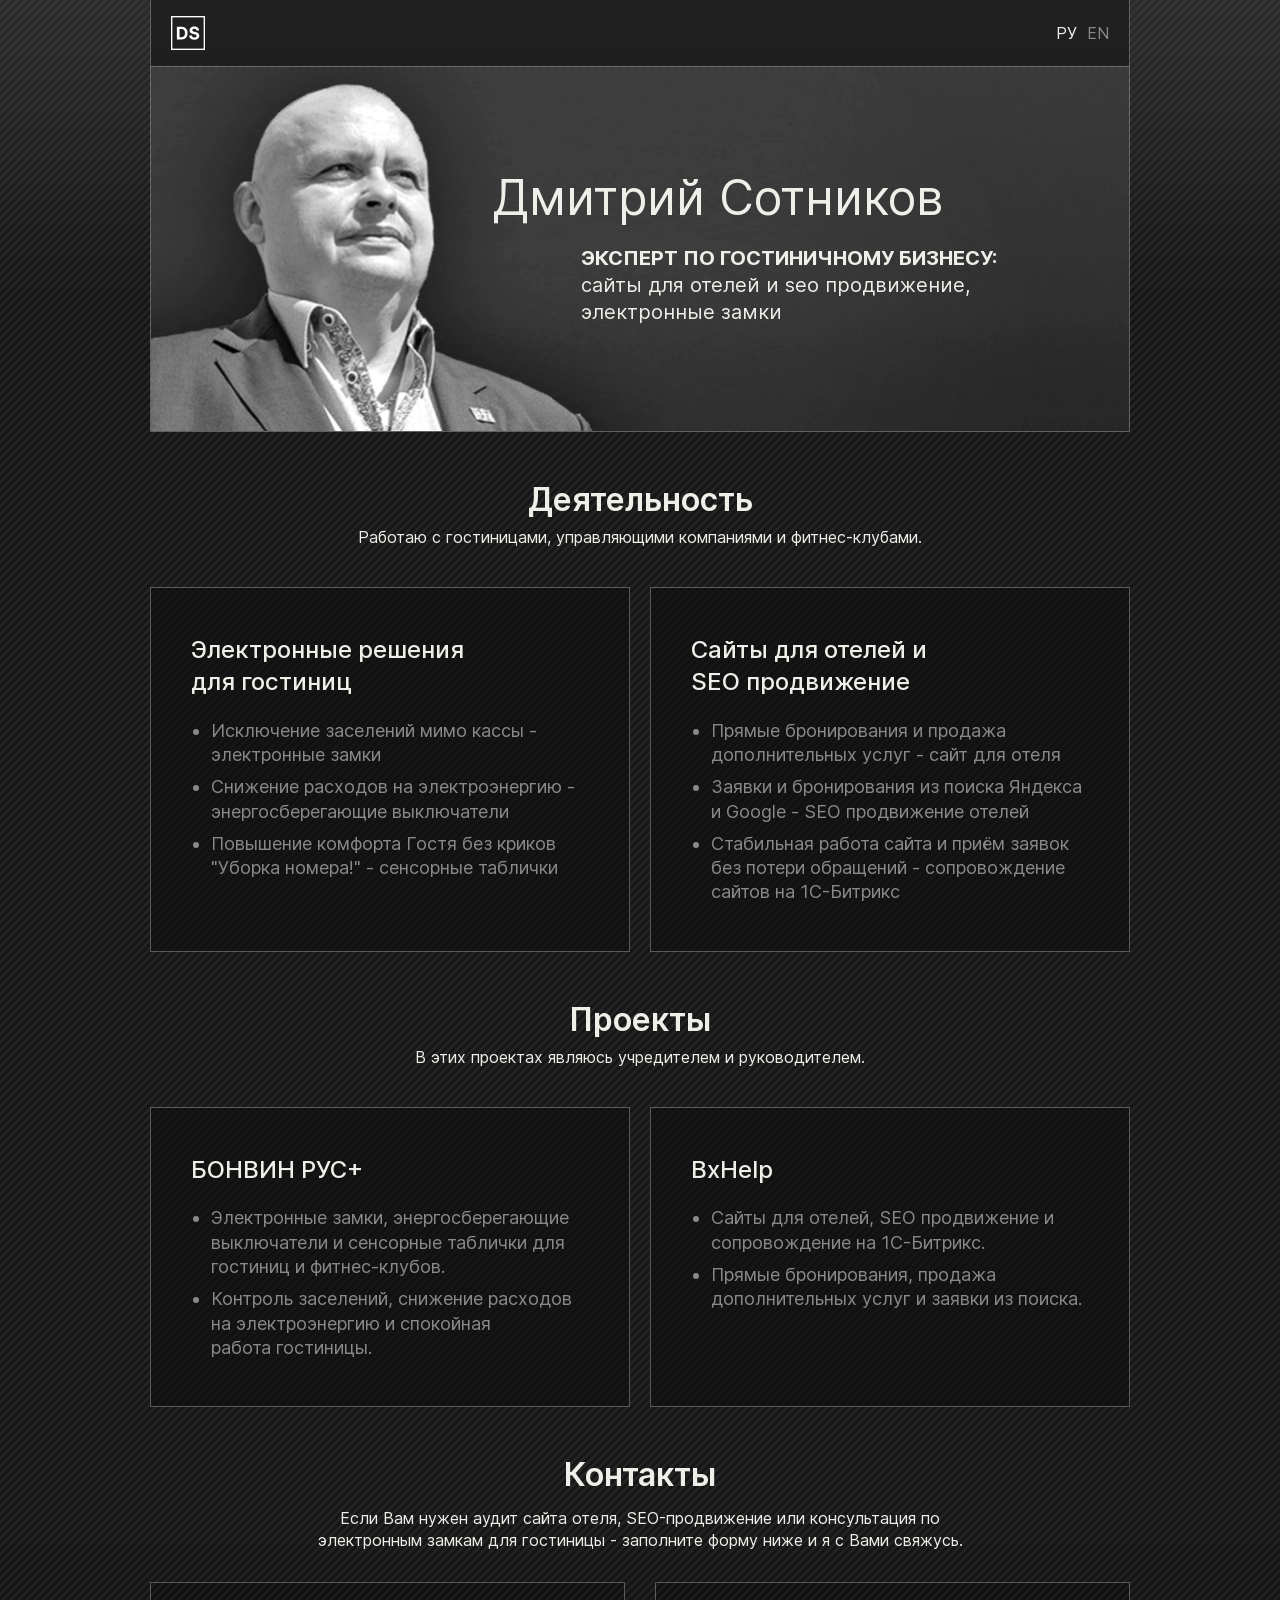
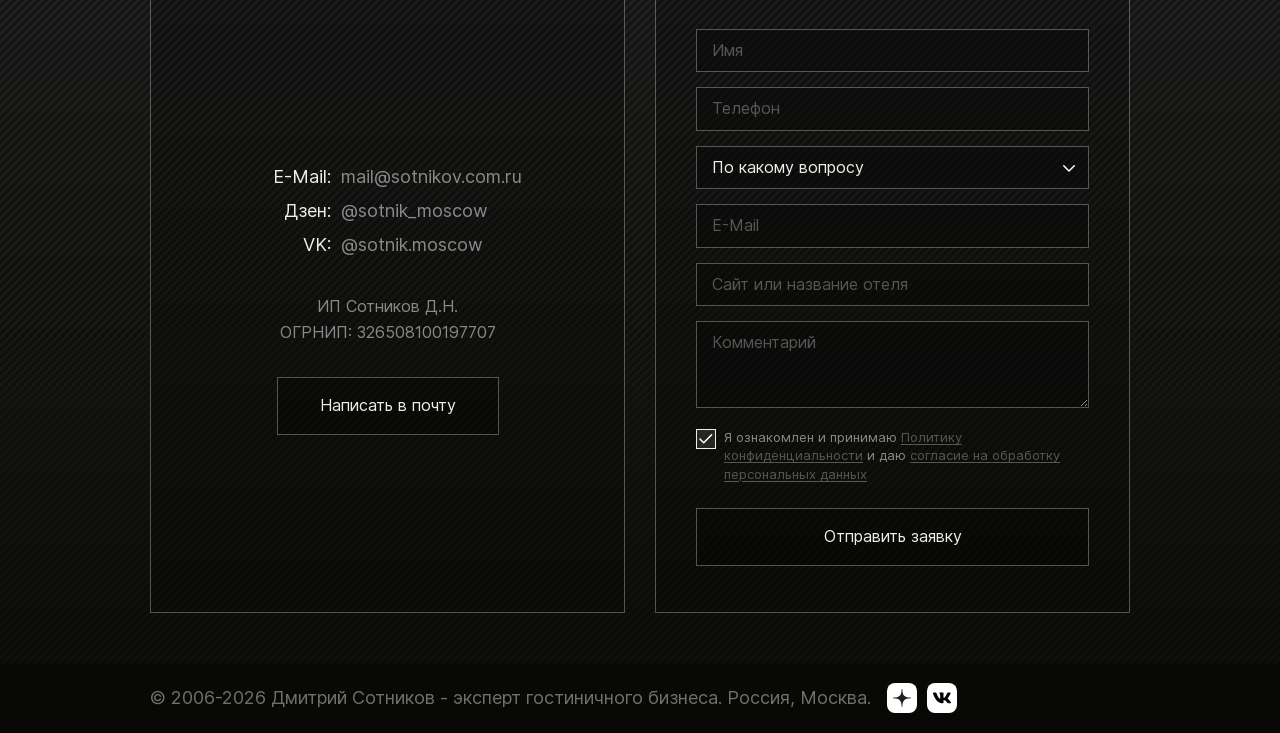
==== index.html @ d601017a "Added SEO metadata, schema markup, contact form, and legal documents to English version" ====
<!DOCTYPE html>
<html lang="ru">

<head>
	<meta charset="UTF-8">
	<meta name="viewport" content="width=device-width, initial-scale=1.0">
	<title>Дмитрий Сотников - сайты для отелей, SEO продвижение и электронные замки Bonwin</title>
	<meta name="Keywords"
		content="Дмитрий Сотников, Dmitriy Sotnikov, Sotnikov, эксперт гостиничного бизнеса, сайты для отелей, сайт для отеля, SEO продвижение сайтов отелей, SEO продвижение отелей, электронные замки для гостиниц, Bonwin, 1С-Битрикс">
	<meta name="description"
		content="Дмитрий Сотников - эксперт гостиничного бизнеса. Сайты для отелей, SEO продвижение сайтов отелей и электронные замки для гостиниц.">

	<link rel="stylesheet" href="css/main.css" type="text/css">
	<link rel="icon" href="favicon.ico?v2" type="image/x-icon">

	<!-- START SEO HEAD sotnikov.com.ru -->

	<link rel="canonical" href="https://sotnikov.com.ru/">

	<link rel="alternate" hreflang="ru" href="https://sotnikov.com.ru/">
	<link rel="alternate" hreflang="en" href="https://sotnikov.com.ru/en/">
	<link rel="alternate" hreflang="x-default" href="https://sotnikov.com.ru/">

	<meta property="og:type" content="website">
	<meta property="og:site_name" content="Дмитрий Сотников">
	<meta property="og:title" content="Дмитрий Сотников - эксперт гостиничного бизнеса, сайты для отелей и SEO">
	<meta property="og:description"
		content="Дмитрий Сотников - эксперт гостиничного бизнеса. Сайты для отелей, SEO продвижение сайтов отелей и электронные замки для гостиниц.">
	<meta property="og:url" content="https://sotnikov.com.ru/">
	<meta property="og:locale" content="ru_RU">
	<meta property="og:image" content="https://sotnikov.com.ru/images/photo.jpg">
	<meta property="og:image:alt"
		content="Дмитрий Сотников - эксперт по SEO продвижению сайтов отелей и сайтам для отелей">

	<meta name="twitter:card" content="summary_large_image">
	<meta name="twitter:title" content="Дмитрий Сотников - эксперт гостиничного бизнеса, сайты для отелей и SEO">
	<meta name="twitter:description"
		content="Дмитрий Сотников - эксперт гостиничного бизнеса. Сайты для отелей, SEO продвижение сайтов отелей и электронные замки для гостиниц.">
	<meta name="twitter:image" content="https://sotnikov.com.ru/images/photo.jpg">

	<!-- END SEO HEAD sotnikov.com.ru -->

	<!-- START SCHEMA sotnikov.com.ru -->

	<script type="application/ld+json">
{
  "@context": "https://schema.org",
  "@graph": [
    {
      "@type": "WebSite",
      "@id": "https://sotnikov.com.ru/#website",
      "url": "https://sotnikov.com.ru/",
      "name": "Дмитрий Сотников",
      "inLanguage": "ru-RU"
    },
    {
      "@type": "WebPage",
      "@id": "https://sotnikov.com.ru/#webpage",
      "url": "https://sotnikov.com.ru/",
      "name": "Дмитрий Сотников - сайты для отелей, SEO продвижение и электронные замки Bonwin",
      "description": "Дмитрий Сотников - эксперт гостиничного бизнеса. Сайты для отелей, SEO продвижение сайтов отелей и электронные замки для гостиниц.",
      "isPartOf": { "@id": "https://sotnikov.com.ru/#website" },
      "inLanguage": "ru-RU",
      "primaryImageOfPage": {
        "@type": "ImageObject",
        "@id": "https://sotnikov.com.ru/#primaryimage",
        "url": "https://sotnikov.com.ru/images/photo.jpg"
      },
      "mainEntity": { "@id": "https://sotnikov.com.ru/#person" }
    },
    {
      "@type": "Person",
      "@id": "https://sotnikov.com.ru/#person",
      "name": "Дмитрий Сотников",
      "alternateName": ["Dmitriy Sotnikov","Sotnikov"],
      "url": "https://sotnikov.com.ru/",
      "image": "https://sotnikov.com.ru/images/photo.jpg",
      "email": "mailto:mail@sotnikov.com.ru",
      "jobTitle": "Эксперт гостиничного бизнеса по сайтам для отелей, SEO-продвижению, росту прямых бронирований и гостиничным технологиям",
      "description": "Эксперт гостиничного бизнеса по сайтам для отелей, SEO-продвижению, росту прямых бронирований и гостиничным технологиям. Практические направления: прямые бронирования, SEO для отелей, электронные замки, контроль заселений, снижение зависимости от OTA и рост выручки гостиницы.",
      "knowsAbout": [
  "сайты для отелей",
  "SEO-продвижение отелей",
  "рост прямых бронирований",
  "снижение зависимости от OTA",
  "гостиничный бизнес",
  "гостиничные технологии",
  "электронные замки для гостиниц",
  "контроль заселений"
      ],
      "sameAs": [
  "https://companies.rbc.ru/experts/26677/dmitrij-sotnikov/",
  "https://horeca.estate/mneniya-ekspertov/128-gostinichnyj-biznes/1941-ekspert-dmitrij-sotnikov-ispolnitelnyj-direktor-e-locks-ru",
  "https://vk.ru/sotnik.moscow",
  "https://dzen.ru/sotnik_moscow",
  "https://ok.ru/group/70000047437199"
      ]
    }
  ]
}
</script>

	<!-- END SCHEMA sotnikov.com.ru -->
</head>

<body>
	<header class="header">
		<div class="container">
			<a href="/" class="logo"><img src="images/logo.svg" alt="Дмитрий Сотников"></a>

			<div class="lang">
				<a href="/" class="lang__item --active">РУ</a>
				<a href="en/" class="lang__item">EN</a>
			</div>
		</div>
	</header>

	<main>
		<section class="hero">
			<div class="container">
				<picture>
					<source srcset="images/photo.webp" type="image/webp">
					<img src="images/photo.jpg"
						alt="Дмитрий Сотников - эксперт по гостиничному бизнесу, электронным замкам и SEO продвижение сайтов отелей"
						class="hero__img">
				</picture>
				<div class="hero__content">
					<h1 class="hd">Дмитрий Сотников - эксперт гостиничного бизнеса, сайты для отелей и SEO продвижение
					</h1>
					<p class="hero__title">Дмитрий Сотников</p>
					<p class="hero__text">
						<b>Эксперт по гостиничному бизнесу:</b><br>
						сайты для отелей и seo продвижение, <br>
						электронные замки
					</p>
				</div>
			</div>
		</section>

		<section class="services">
			<div class="container">
				<h2>Деятельность</h2>
				<p class="services__descr">Работаю с гостиницами, управляющими компаниями и фитнес-клубами.</p>

				<div class="services__wrap">
					<div class="services__item">
						<h3>Электронные решения <br>для гостиниц</h3>
						<ul>
							<li>Исключение заселений мимо кассы - электронные замки</li>
							<li>Снижение расходов на электроэнергию - энергосберегающие выключатели</li>
							<li>Повышение комфорта Гостя без криков "Уборка номера!" - сенсорные таблички</li>
						</ul>
					</div>
					<div class="services__item">
						<h3>Сайты для отелей и <br> SEO продвижение</h3>
						<ul>
							<li>Прямые бронирования и продажа дополнительных услуг - сайт для отеля</li>
							<li>Заявки и бронирования из поиска Яндекса и Google - SEO продвижение отелей</li>
							<li>Стабильная работа сайта и приём заявок без потери обращений - сопровождение сайтов на
								1С-Битрикс</li>
						</ul>
					</div>
				</div>
			</div>
		</section>

		<section class="services">
			<div class="container">
				<h2>Проекты</h2>
				<p class="services__descr">В этих проектах являюсь учредителем и руководителем.</p>

				<div class="services__wrap">
					<div class="services__item">
						<h3>БОНВИН РУС+</h3>
						<ul>
							<li>Электронные замки, энергосберегающие выключатели и сенсорные таблички для гостиниц и
								фитнес-клубов.</li>
							<li>Контроль заселений, снижение расходов на электроэнергию и спокойная работа гостиницы.
							</li>
						</ul>
					</div>
					<div class="services__item">
						<h3>BxHelp</h3>
						<ul>
							<li>Сайты для отелей, SEO продвижение и сопровождение на 1С-Битрикс.</li>
							<li>Прямые бронирования, продажа дополнительных услуг и заявки из поиска.</li>
						</ul>
					</div>
				</div>
			</div>
		</section>

		<section class="contacts">
			<div class="container">
				<h2>Контакты</h2>
				<p class="contacts__descr">Если Вам нужен аудит сайта отеля, SEO-продвижение или консультация по
					электронным замкам для гостиницы - заполните форму ниже и я с Вами свяжусь.</p>

				<div class="contacts__wrap">
					<div class="contacts__card">
						<ul class="contacts__list">
							<li>
								<span>E-Mail:</span>
								<a target="_blank" href="mailto:mail@sotnikov.com.ru">mail@sotnikov.com.ru</a>
							</li>
							<li>
								<span>Дзен:</span>
								<a href="https://dzen.ru/sotnik_moscow" target="_blank"
									rel="noopener noreferrer">@sotnik_moscow</a>
							</li>
							<li>
								<span>VK:</span>
								<a href="https://vk.com/sotnik.moscow" target="_blank"
									rel="noopener noreferrer">@sotnik.moscow</a>
							</li>
						</ul>
						<div class="contacts__business">
							<p>ИП Сотников Д.Н.</p>
							<p>ОГРНИП: 326508100197707</p>
						</div>
						<a class="contacts__btn" href="mailto:mail@sotnikov.com.ru">Написать в почту</a>
					</div>
					<div class="contacts__form-wrapper">
						<form class="contacts__form" action="#" method="post">
							<div class="form-group">
								<input type="text" id="name" name="name" placeholder="Имя" required>
							</div>
							<div class="form-group">
								<input type="tel" id="phone" name="phone" placeholder="Телефон" required>
							</div>
							<div class="form-group">
								<select id="topic" name="topic" required>
									<option value="" disabled selected>По какому вопросу</option>
									<option value="seo">По SEO</option>
									<option value="site">По сайту</option>
									<option value="locks">По замкам</option>
								</select>
							</div>
							<div class="form-group">
								<input type="email" id="email" name="email" placeholder="E-Mail">
							</div>
							<div class="form-group">
								<input type="text" id="hotel" name="hotel" placeholder="Сайт или название отеля">
							</div>
							<div class="form-group">
								<textarea id="comment" name="comment" rows="3" placeholder="Комментарий"></textarea>
							</div>
							<div class="form-group form-group--checkbox checkbox">
								<input type="checkbox" name="consent" id="consent" checked required>
								<label class="checkbox__label" for="consent">
									Я ознакомлен и принимаю <a href="/privacy.html" target="_blank" rel="nofollow">Политику конфиденциальности</a> и даю <a href="/consent.html" target="_blank" rel="nofollow">согласие на обработку персональных данных</a>
								</label>
							</div>
							<button type="submit" class="contacts__btn contacts__btn--submit">Отправить заявку</button>
						</form>
					</div>
				</div>
			</div>
		</section>
	</main>

	<footer class="footer">
		<div class="container">
			<p>© 2006-2026 Дмитрий Сотников - эксперт гостиничного бизнеса. Россия, Москва.</p>
			<div class="links">
				<a target="_blank" rel="noopener noreferrer" href="https://dzen.ru/sotnik_moscow"><img
						src="images/dzen.svg" alt="dzen"></a>
				<a target="_blank" rel="noopener noreferrer" href="https://vk.com/sotnik.moscow"><img
						src="images/vk.svg" alt="vk"></a>
			</div>
		</div>
	</footer>
</body>

</html>
---- css/main.css ----
html{font-family:sans-serif;-ms-text-size-adjust:100%;-webkit-text-size-adjust:100%}body{margin:0}article,aside,details,figcaption,figure,footer,header,hgroup,main,nav,section,summary{display:block}audio,canvas,progress,video{display:inline-block;vertical-align:baseline}audio:not([controls]){display:none;height:0}[hidden],template{display:none}a{background:rgba(0,0,0,0)}a:active,a:hover{outline:0}abbr[title]{border-bottom:1px dotted}b,strong{font-weight:700}dfn{font-style:italic}h1{font-size:2em;margin:.67em 0}mark{background-color:rgba(0,0,0,0)}small{font-size:80%}sub,sup{font-size:75%;line-height:0;position:relative;vertical-align:baseline}sup{top:-0.5em}sub{bottom:-0.25em}img{border:0}svg:not(:root){overflow:hidden}figure{margin:1em 40px}hr{-webkit-box-sizing:content-box;box-sizing:content-box;height:0}pre{overflow:auto}code,kbd,pre,samp{font-family:monospace,monospace;font-size:1em}button,input,optgroup,select,textarea{color:inherit;font:inherit;margin:0}button{overflow:visible}button,select{text-transform:none}button,html input[type=button],input[type=reset],input[type=submit]{-webkit-appearance:button;cursor:pointer}button[disabled],html input[disabled]{cursor:default}button::-moz-focus-inner,input::-moz-focus-inner{border:0;padding:0}input{line-height:normal}input[type=checkbox],input[type=radio]{-webkit-box-sizing:border-box;box-sizing:border-box;padding:0}input[type=number]::-webkit-inner-spin-button,input[type=number]::-webkit-outer-spin-button{height:auto}input[type=search]{-webkit-appearance:textfield;-webkit-box-sizing:content-box;box-sizing:content-box}input[type=search]::-webkit-search-cancel-button,input[type=search]::-webkit-search-decoration{-webkit-appearance:none}legend{border:0;padding:0}textarea{overflow:auto}optgroup{font-weight:600}table{border-collapse:collapse;border-spacing:0}td,th{padding:0}:root{--prime: #496082;--prime-text: #293445;--white: #EEEFE9;--white-fade: rgba(255, 255, 255, 0.3);--black: #070802;--dark: #293445;--gray: #898989;--gray-light: #898989;--bg-light: #EEEFE9;--bg: #070802;--cont: 980px;--cont-padd: 20px;--radius: 10px;--section-spacing: 25px}@media screen and (max-width: 993px){:root{--section-spacing: 32px}}@media screen and (max-width: 700px){:root{--cont-padd: 10px;--section-spacing: 25px}}@font-face{font-family:"Inter";font-style:normal;font-weight:400;font-display:swap;src:local("Inter"),local("Inter Regular"),url(../fonts/Inter-Regular.woff2) format("woff2"),url(../fonts/Inter-Regular.woff) format("woff")}@font-face{font-family:"Inter";font-style:normal;font-weight:500;font-display:swap;src:local("Inter"),local("Inter Medium"),local("Inter-Medium"),url(../fonts/Inter-Medium.woff2) format("woff2"),url(../fonts/Inter-Medium.woff) format("woff")}@font-face{font-family:"Inter";font-style:normal;font-weight:600;font-display:swap;src:local("Inter"),local("Inter SemiBold"),local("Inter-SemiBold"),url(../fonts/Inter-SemiBold.woff2) format("woff2"),url(../fonts/Inter-SemiBold.woff) format("woff")}@font-face{font-family:"Inter";font-style:normal;font-weight:700;font-display:swap;src:local("Inter"),local("Inter Bold"),local("Inter-Bold"),url(../fonts/Inter-Bold.woff2) format("woff2"),url(../fonts/Inter-Bold.woff) format("woff")}.footer .links,.contacts__card,.footer .container,.lang,.header .container,.checkbox,.contacts__form .form-group,.contacts__form,.contacts__form-wrapper,.services__item,.hero__content,body,.footer .container,.contacts__wrap,.services__wrap,.header .container{display:-webkit-box;display:-webkit-flex;display:-ms-flexbox;display:flex}.header .container{-webkit-box-pack:justify;-webkit-justify-content:space-between;-ms-flex-pack:justify;justify-content:space-between}.footer .container,.contacts__wrap,.services__wrap{-webkit-flex-wrap:wrap;-ms-flex-wrap:wrap;flex-wrap:wrap}.contacts__form .form-group,.contacts__form,.contacts__form-wrapper,.contacts__card,.services__item,.hero__content,body{-webkit-box-orient:vertical;-webkit-box-direction:normal;-webkit-flex-direction:column;-ms-flex-direction:column;flex-direction:column}.checkbox{-webkit-box-align:start;-webkit-align-items:flex-start;-ms-flex-align:start;align-items:flex-start}.footer .container,.lang,.header .container{-webkit-box-align:center;-webkit-align-items:center;-ms-flex-align:center;align-items:center}.contacts__card{-webkit-box-pack:center;-webkit-justify-content:center;-ms-flex-pack:center;justify-content:center}.footer .links{-webkit-box-align:center;-webkit-align-items:center;-ms-flex-align:center;align-items:center;-webkit-box-pack:center;-webkit-justify-content:center;-ms-flex-pack:center;justify-content:center}.contacts__btn,.contacts__business,.contacts__descr,input,select,textarea{font-weight:400;font-size:16px;line-height:135%}@media screen and (max-width: 992px){.contacts__btn,.contacts__business,.contacts__descr,input,select,textarea{font-size:14px}}.footer p,.contacts__list li,ul{font-weight:400;font-size:18px;line-height:135%}@media screen and (max-width: 992px){.footer p,.contacts__list li,ul{font-size:16px}}.hero__text{font-weight:400;font-size:20px;line-height:135%}@media screen and (max-width: 992px){.hero__text{font-size:18px}}@media screen and (max-width: 700px){.hero__text{font-size:14px}}h3,.h3,h4,.h4{font-weight:500;font-size:24px;line-height:135%}@media screen and (max-width: 992px){h3,.h3,h4,.h4{font-size:22px}}@media screen and (max-width: 700px){h3,.h3,h4,.h4{font-size:20px}}.contacts h2,h2{font-weight:600;font-size:32px;line-height:110%}@media screen and (max-width: 700px){.contacts h2,h2{font-size:24px}}.hero__title{font-weight:700;font-size:48px;line-height:110%}@media screen and (max-width: 1200px){.hero__title{font-size:42px}}@media screen and (max-width: 993px){.hero__title{font-size:32px}}@media screen and (max-width: 700px){.hero__title{font-size:24px}}.contacts__wrap,.services__wrap{--gap: 20px;--col: 2;gap:var(--gap)}.contacts__wrap>*,.services__wrap>*{-webkit-flex-shrink:0;-ms-flex-negative:0;flex-shrink:0;width:-webkit-calc((100% - var(--gap)*(var(--col) - 1))/var(--col));width:calc((100% - var(--gap)*(var(--col) - 1))/var(--col))}*{padding:0;margin:0;-webkit-box-sizing:border-box;box-sizing:border-box;border:none;outline:none}html{scroll-behavior:smooth}body,html{font-family:"Inter",sans-serif;font-weight:400;font-style:normal;font-optical-sizing:auto;background-color:var(--bg);color:var(--white)}body{min-height:100vh;position:relative;background-image:url("../images/bg.png");background-repeat:repeat-x;z-index:1}mark{color:var(--prime)}.container{width:-webkit-calc(100% - var(--cont-padd)*2);width:calc(100% - var(--cont-padd)*2);max-width:var(--cont);margin:0 auto}section{padding:var(--section-spacing) 0}img{display:block;max-width:100%;-o-object-fit:cover;object-fit:cover}.ic{display:block;--size: 37px;width:var(--size);min-width:var(--size);height:var(--size);aspect-ratio:1/1}ul{padding-left:20px;text-wrap:pretty;color:var(--gray)}ul li:not(:last-child){margin-bottom:8px}h4,h5,h6{font-weight:500}a,button{color:inherit;text-decoration:none;-webkit-transition:all ease .3s;-o-transition:all ease .3s;transition:all ease .3s;background-color:rgba(0,0,0,0)}a:hover,button:hover{opacity:.6}a:active,button:active{opacity:1;-webkit-transform:scale(0.98);-ms-transform:scale(0.98);transform:scale(0.98)}p{text-wrap:pretty}p:last-child{margin-bottom:0}input,select,textarea{padding:10px 15px;border:1px solid var(--white-fade);background-color:rgba(0,0,0,.3);color:var(--white);font-family:inherit}input::-webkit-input-placeholder, select::-webkit-input-placeholder, textarea::-webkit-input-placeholder{color:var(--white-fade)}input::-moz-placeholder, select::-moz-placeholder, textarea::-moz-placeholder{color:var(--white-fade)}input:-ms-input-placeholder, select:-ms-input-placeholder, textarea:-ms-input-placeholder{color:var(--white-fade)}input::-ms-input-placeholder, select::-ms-input-placeholder, textarea::-ms-input-placeholder{color:var(--white-fade)}input::placeholder,select::placeholder,textarea::placeholder{color:var(--white-fade)}input:focus,select:focus,textarea:focus{outline:none;border-color:var(--white)}select{-webkit-appearance:none;-moz-appearance:none;appearance:none;background-image:url("../images/chevron-down.svg");background-repeat:no-repeat;background-position:right 10px center;background-size:18px}textarea{resize:vertical;min-height:80px}.header .container{padding:16px var(--cont-padd);border-left:1px solid var(--white-fade);border-right:1px solid var(--white-fade);background-color:rgba(0,0,0,.3);-webkit-backdrop-filter:blur(2px);backdrop-filter:blur(2px)}.header.--single .container{border-bottom:1px solid var(--white-fade)}@media screen and (max-width: 700px){.header .container{padding:10px}.header *{font-size:14px}}.lang{gap:10px}.lang__item{color:var(--gray)}.lang__item:hover{color:var(--white)}.lang__item.--active{color:var(--white);pointer-events:none}.logo{max-width:34px}@media screen and (max-width: 700px){.logo{max-width:24px}}.hero{position:relative;z-index:1;padding:0 0 var(--section-spacing)}.hero .container{position:relative;border:1px solid var(--white-fade)}.hero__img{width:100%}.hero__content{gap:20px;position:absolute;top:50%;right:0;width:65%;-webkit-transform:translateY(-50%);-ms-transform:translateY(-50%);transform:translateY(-50%);padding:20px 40px 20px 0}.hero .hd{opacity:0;font-size:10px;position:absolute;top:0;left:0;pointer-events:none}.hero__title{font-weight:normal;margin:0}.hero__text{text-wrap:balance;max-width:450px;margin:0 auto}@media screen and (min-width: 993px){.hero__text{min-width:420px}}.hero__text b{text-transform:uppercase}@media screen and (max-width: 700px){.hero__img{min-height:170px}.hero__content{width:68%;gap:10px;padding:10px 15px 10px 0}.hero__text{font-size:14px}}@media screen and (max-width: 540px){.hero__title{font-size:5.7vw}.hero__text{width:95%;font-size:2.7vw;margin:0 0 0 auto}.hero__img{min-height:40vw}}@media screen and (max-width: 480px){.hero__content{width:68%}}.services h2{text-align:center;margin-bottom:10px}.services__descr{text-align:center;margin:0 0 40px}.services__wrap{--col: 2}.services__item{gap:20px;padding:46px 40px;border:1px solid var(--white-fade);background-color:rgba(0,0,0,.3);-webkit-backdrop-filter:blur(1px);backdrop-filter:blur(1px)}.services__item p{color:var(--gray)}.services h3{text-wrap:balance}@media screen and (max-width: 800px){.services__item{padding:37px 30px}}@media screen and (max-width: 700px){.services__descr{margin-bottom:20px}.services__wrap{--col: 1;--gap: 10px}.services__item{gap:10px;padding:20px 15px}}.contacts{text-align:center;margin-bottom:var(--section-spacing)}.contacts h2{margin:0 0 16px}.contacts__descr{max-width:700px;margin:0 auto 30px}.contacts__wrap{--col: 2;--gap: 30px;-webkit-box-align:stretch;-webkit-align-items:stretch;-ms-flex-align:stretch;align-items:stretch}@media screen and (max-width: 900px){.contacts__wrap{--col: 1}}.contacts__card{padding:46px 40px;border:1px solid var(--white-fade);-webkit-box-align:center;-webkit-align-items:center;-ms-flex-align:center;align-items:center;gap:28px;background-color:rgba(0,0,0,.18)}@media screen and (max-width: 700px){.contacts__card{padding:32px 18px}}.contacts__list{color:var(--gray-light);display:table}.contacts__list li{text-align:left;display:table-row}.contacts__list span{padding:5px 0;text-align:right;display:table-cell;color:var(--white)}.contacts__list a{padding-left:10px;display:table-cell;color:inherit;text-decoration:none}.contacts__business{color:var(--gray-light)}.contacts__business p{margin:5px 0}.contacts__form-wrapper{padding:46px 40px;border:1px solid var(--white-fade);background-color:rgba(0,0,0,.18);gap:20px}@media screen and (max-width: 700px){.contacts__form-wrapper{padding:32px 18px}}.contacts__form{gap:15px;text-align:left}.contacts__form .form-group{gap:5px}.contacts .form-group--checkbox{margin-top:5px}.checkbox{gap:10px;position:relative;z-index:0}.checkbox__label{font-size:13px;line-height:1.4;color:var(--gray);padding-left:28px;cursor:pointer}.checkbox__label::after{content:"";position:absolute;left:0;top:0;display:block;width:18px;height:18px;margin-top:1px;border:1px solid var(--white-fade);background-color:rgba(0,0,0,.3);background-repeat:no-repeat;background-position:center center;-webkit-transition:border-color .3s,background-color .3s;-o-transition:border-color .3s,background-color .3s;transition:border-color .3s,background-color .3s;z-index:-1}.checkbox__label a{color:var(--white-fade);text-decoration:underline;text-underline-offset:2px}.checkbox__label a:hover{color:var(--white);opacity:1}.checkbox input[type=checkbox]{position:absolute;opacity:0;width:18px;height:18px;z-index:-1}.checkbox input[type=checkbox]:checked~label::after{border-color:var(--white);background-image:url("../images/check.svg");background-color:hsla(0,0%,100%,.1)}.checkbox input[type=checkbox]::after{opacity:1}.contacts__btn{display:-webkit-inline-box;display:-webkit-inline-flex;display:-ms-inline-flexbox;display:inline-flex;-webkit-box-align:center;-webkit-align-items:center;-ms-flex-align:center;align-items:center;-webkit-box-pack:center;-webkit-justify-content:center;-ms-flex-pack:center;justify-content:center;min-height:58px;padding:0 42px;border:1px solid var(--white-fade);background-color:rgba(0,0,0,.3);color:var(--white);text-decoration:none;cursor:pointer;-webkit-transition:background-color .3s,border-color .3s;-o-transition:background-color .3s,border-color .3s;transition:background-color .3s,border-color .3s}.contacts__btn:hover{background-color:hsla(0,0%,100%,.1);border-color:var(--white)}.contacts__btn--submit{margin-top:10px;width:100%}.article{padding:var(--section-spacing) 0}.article h1.hd{opacity:1;position:static;pointer-events:auto;font-size:32px;margin:0 0 30px;text-align:center}@media screen and (max-width: 700px){.article h1.hd{font-size:24px}}.article h2{font-size:22px;margin:40px 0 20px;color:var(--white)}@media screen and (max-width: 700px){.article h2{font-size:18px}}.article p{margin:12px 0;line-height:1.6;color:var(--bg-light);opacity:.7}.article ul{margin:12px 0;padding-left:25px}.article ul li{margin:8px 0;color:var(--gray-light);line-height:1.5}.article__content{margin:0 auto;padding:40px;border:1px solid var(--white-fade);background-color:rgba(0,0,0,.3)}@media screen and (max-width: 700px){.article__content{padding:20px}}.article__intro{font-size:16px;color:var(--white);margin-bottom:30px}.article__requisites{margin-top:20px;padding:20px;background-color:rgba(0,0,0,.2);border:1px solid var(--white-fade)}.article__requisites p{margin:8px 0}.article__requisites a{color:var(--white);text-decoration:none}.article__requisites a:hover{text-decoration:underline}.footer{padding:20px;margin-top:auto;text-align:center;color:#6f6f6f;background-color:rgba(0,0,0,.3)}.footer .container{gap:16px}.footer .links{gap:10px}.footer .links a{-webkit-border-radius:8px;border-radius:8px;padding:6px;background-color:#fff}.footer .links img{width:18px;height:18px;-o-object-fit:contain;object-fit:contain;-o-object-position:center center;object-position:center center}@media screen and (max-width: 900px){.footer p{width:100%;text-align:center}.footer .links{width:100%;margin:0 auto}}/*# sourceMappingURL=main.css.map */
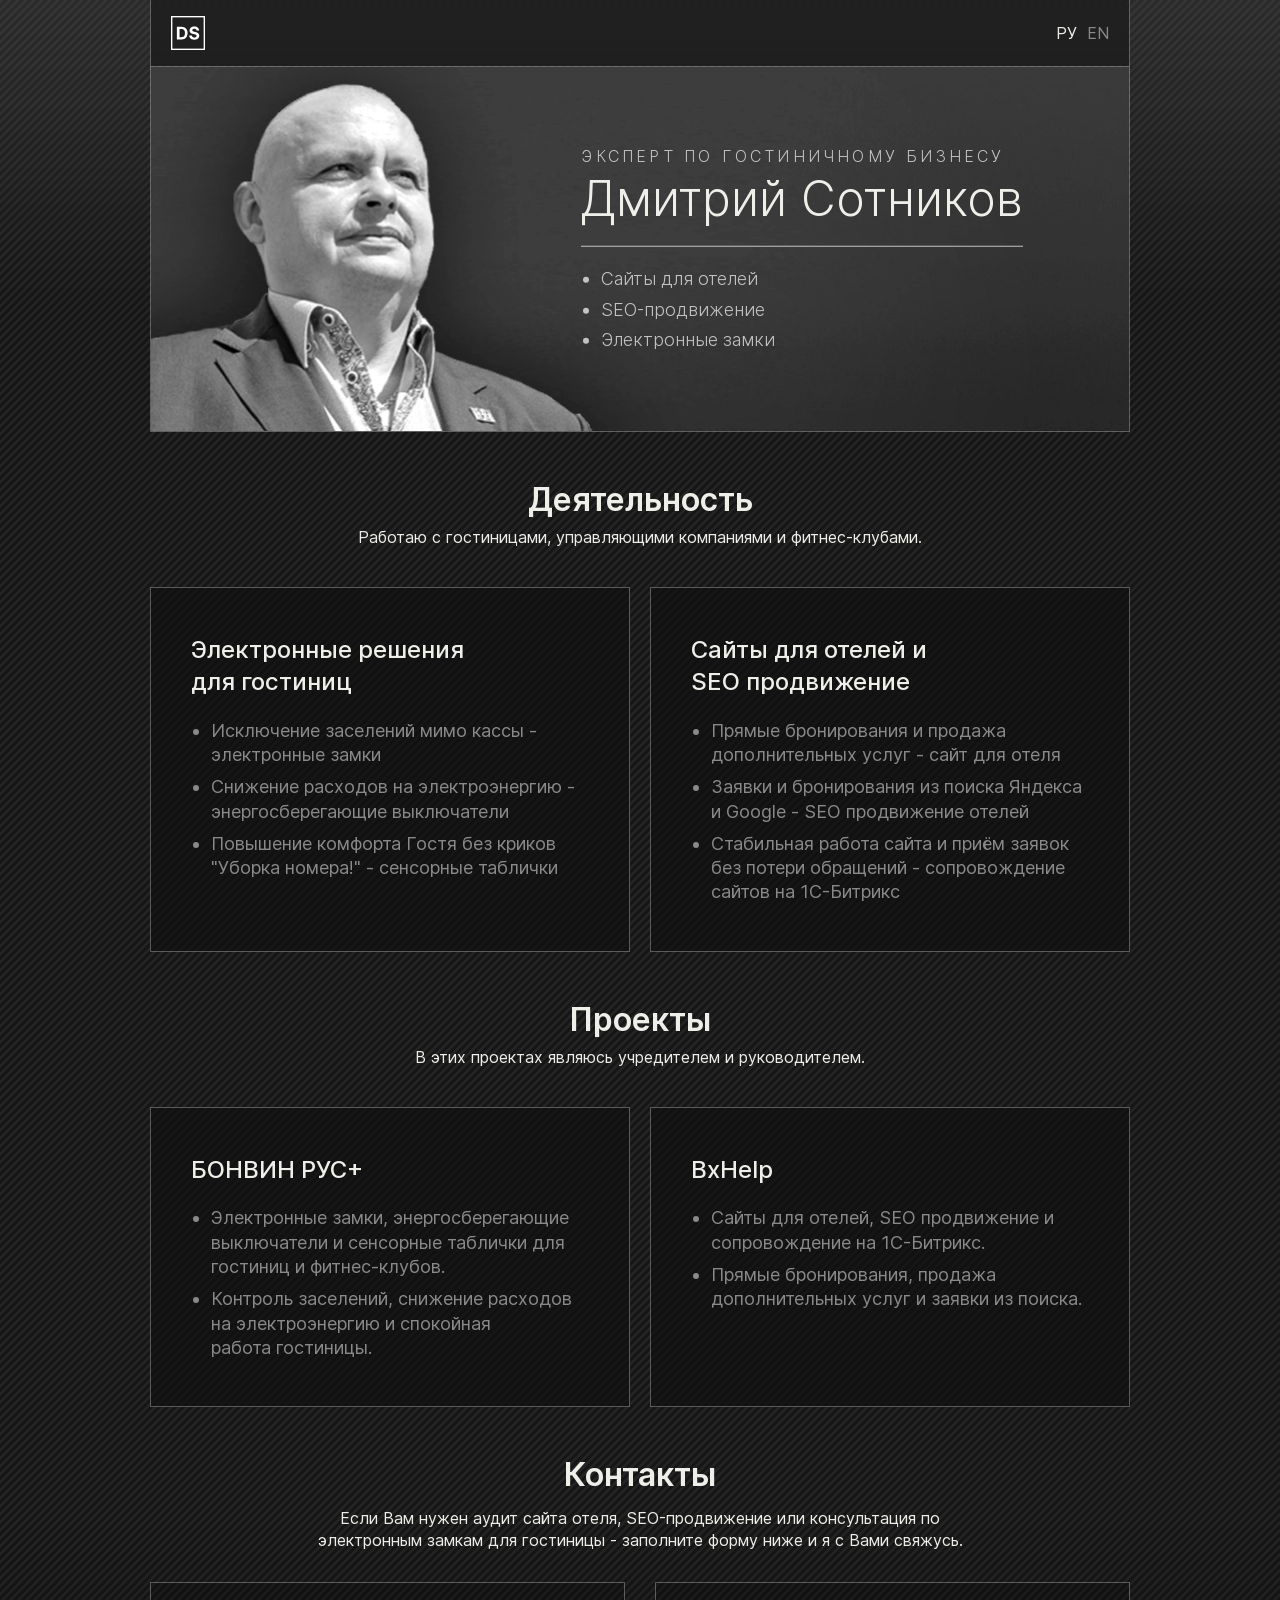
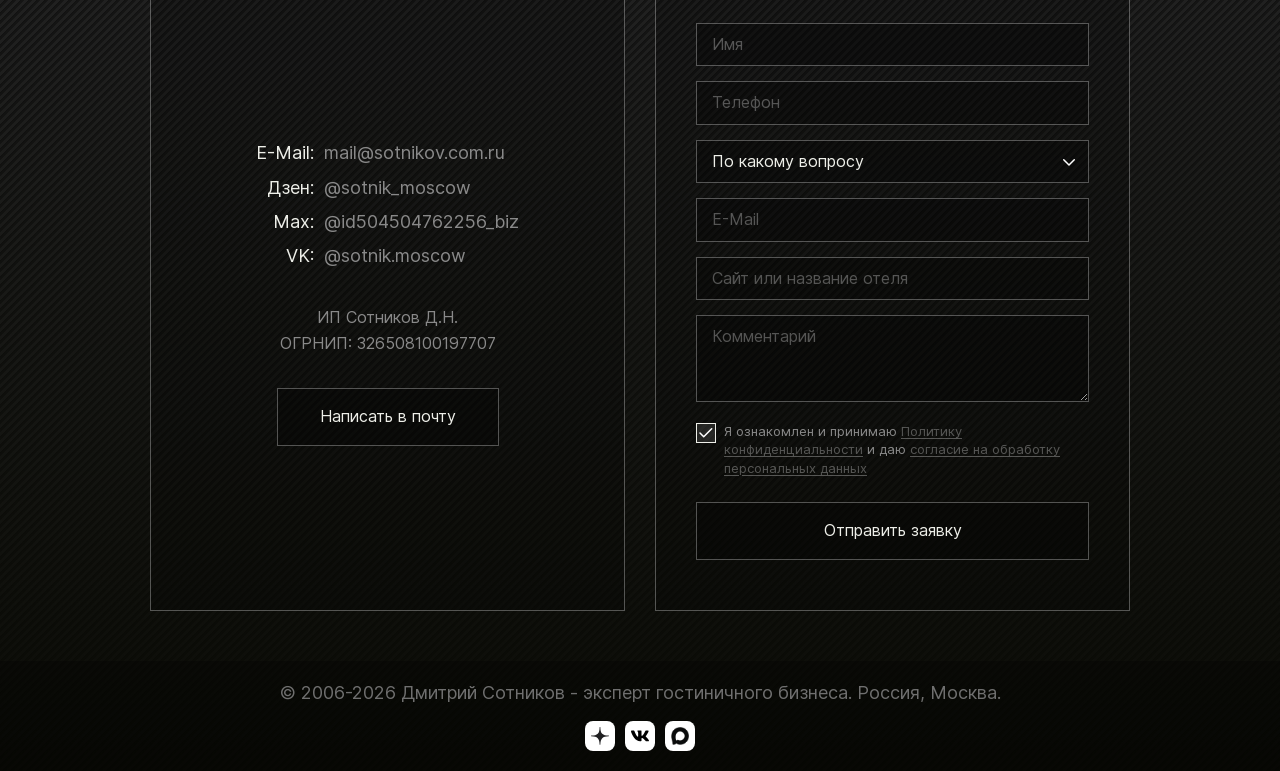
==== commit cbac54e7: "Added config.php with email settings and anti-spam configuration, blocked config.php access via .hta" ====
--- a/index.html
+++ b/index.html
@@ -125,14 +125,15 @@
 						class="hero__img">
 				</picture>
 				<div class="hero__content">
+					<p class="hero__descr">Эксперт по гостиничному бизнесу</p>
 					<h1 class="hd">Дмитрий Сотников - эксперт гостиничного бизнеса, сайты для отелей и SEO продвижение
 					</h1>
 					<p class="hero__title">Дмитрий Сотников</p>
-					<p class="hero__text">
-						<b>Эксперт по гостиничному бизнесу:</b><br>
-						сайты для отелей и seo продвижение, <br>
-						электронные замки
-					</p>
+					<ul class="hero__list">
+						<li>Сайты для отелей</li>
+						<li>SEO-продвижение</li>
+						<li>Электронные замки</li>
+					</ul>
 				</div>
 			</div>
 		</section>
@@ -209,6 +210,11 @@
 									rel="noopener noreferrer">@sotnik_moscow</a>
 							</li>
 							<li>
+								<span>Max:</span>
+								<a href="https://max.ru/id504504762256_biz" target="_blank"
+									rel="noopener noreferrer">@id504504762256_biz</a>
+							</li>
+							<li>
 								<span>VK:</span>
 								<a href="https://vk.com/sotnik.moscow" target="_blank"
 									rel="noopener noreferrer">@sotnik.moscow</a>
@@ -218,42 +224,40 @@
 							<p>ИП Сотников Д.Н.</p>
 							<p>ОГРНИП: 326508100197707</p>
 						</div>
-						<a class="contacts__btn" href="mailto:mail@sotnikov.com.ru">Написать в почту</a>
-					</div>
-					<div class="contacts__form-wrapper">
-						<form class="contacts__form" action="#" method="post">
-							<div class="form-group">
-								<input type="text" id="name" name="name" placeholder="Имя" required>
-							</div>
-							<div class="form-group">
-								<input type="tel" id="phone" name="phone" placeholder="Телефон" required>
-							</div>
-							<div class="form-group">
-								<select id="topic" name="topic" required>
-									<option value="" disabled selected>По какому вопросу</option>
-									<option value="seo">По SEO</option>
-									<option value="site">По сайту</option>
-									<option value="locks">По замкам</option>
-								</select>
-							</div>
-							<div class="form-group">
-								<input type="email" id="email" name="email" placeholder="E-Mail">
-							</div>
-							<div class="form-group">
-								<input type="text" id="hotel" name="hotel" placeholder="Сайт или название отеля">
-							</div>
-							<div class="form-group">
-								<textarea id="comment" name="comment" rows="3" placeholder="Комментарий"></textarea>
-							</div>
-							<div class="form-group form-group--checkbox checkbox">
-								<input type="checkbox" name="consent" id="consent" checked required>
-								<label class="checkbox__label" for="consent">
-									Я ознакомлен и принимаю <a href="/privacy.html" target="_blank" rel="nofollow">Политику конфиденциальности</a> и даю <a href="/consent.html" target="_blank" rel="nofollow">согласие на обработку персональных данных</a>
-								</label>
-							</div>
-							<button type="submit" class="contacts__btn contacts__btn--submit">Отправить заявку</button>
-						</form>
-					</div>
+						<a class="contacts__btn --hide-on-mobile" href="mailto:mail@sotnikov.com.ru">Написать в почту</a>
+					</div>
+
+					<div class="contacts__onmob">
+						<p class="contacts__descr">
+							Если Вам нужен аудит сайта отеля, SEO-продвижение или консультация по
+							электронным замкам для гостиницы - заполните форму ниже и я с Вами свяжусь.
+						</p>
+						<button class="contacts__btn" href="#contact-form">Открыть форму</button>
+					</div>
+
+					<form id="contact-form" class="contacts__form contacts__card" action="#" method="post">
+						<input type="text" id="name" name="name" placeholder="Имя" required>
+						<input type="text" id="cnames" name="cnames">
+						<input type="tel" id="phone" name="phone" placeholder="Телефон" required>
+						<select id="topic" name="topic" required>
+							<option disabled selected>По какому вопросу</option>
+							<option value="seo">По SEO</option>
+							<option value="site">По сайту</option>
+							<option value="locks">По замкам</option>
+						</select>
+						<input type="email" id="email" name="email" placeholder="E-Mail">
+						<input type="text" id="hotel" name="hotel" placeholder="Сайт или название отеля">
+						<textarea id="comment" name="comment" rows="3" placeholder="Комментарий"></textarea>
+						<div class="form-group form-group--checkbox checkbox">
+							<input type="checkbox" name="consent" id="consent" checked required>
+							<label class="checkbox__label" for="consent">
+								Я ознакомлен и принимаю <a href="/privacy.html" target="_blank" rel="nofollow">Политику
+									конфиденциальности</a> и даю <a href="/consent.html" target="_blank"
+									rel="nofollow">согласие на обработку персональных данных</a>
+							</label>
+						</div>
+						<button type="submit" class="contacts__btn contacts__btn--submit">Отправить заявку</button>
+					</form>
 				</div>
 			</div>
 		</section>
@@ -267,9 +271,12 @@
 						src="images/dzen.svg" alt="dzen"></a>
 				<a target="_blank" rel="noopener noreferrer" href="https://vk.com/sotnik.moscow"><img
 						src="images/vk.svg" alt="vk"></a>
+				<a href="https://max.ru/id504504762256_biz" target="_blank" rel="noopener noreferrer"><img
+						src="../images/max.png" alt="max"></a>
 			</div>
 		</div>
 	</footer>
+	<script src="js/form-submit.js"></script>
 </body>
 
 </html>
--- a/css/main.css
+++ b/css/main.css
@@ -1 +1 @@
-html{font-family:sans-serif;-ms-text-size-adjust:100%;-webkit-text-size-adjust:100%}body{margin:0}article,aside,details,figcaption,figure,footer,header,hgroup,main,nav,section,summary{display:block}audio,canvas,progress,video{display:inline-block;vertical-align:baseline}audio:not([controls]){display:none;height:0}[hidden],template{display:none}a{background:rgba(0,0,0,0)}a:active,a:hover{outline:0}abbr[title]{border-bottom:1px dotted}b,strong{font-weight:700}dfn{font-style:italic}h1{font-size:2em;margin:.67em 0}mark{background-color:rgba(0,0,0,0)}small{font-size:80%}sub,sup{font-size:75%;line-height:0;position:relative;vertical-align:baseline}sup{top:-0.5em}sub{bottom:-0.25em}img{border:0}svg:not(:root){overflow:hidden}figure{margin:1em 40px}hr{-webkit-box-sizing:content-box;box-sizing:content-box;height:0}pre{overflow:auto}code,kbd,pre,samp{font-family:monospace,monospace;font-size:1em}button,input,optgroup,select,textarea{color:inherit;font:inherit;margin:0}button{overflow:visible}button,select{text-transform:none}button,html input[type=button],input[type=reset],input[type=submit]{-webkit-appearance:button;cursor:pointer}button[disabled],html input[disabled]{cursor:default}button::-moz-focus-inner,input::-moz-focus-inner{border:0;padding:0}input{line-height:normal}input[type=checkbox],input[type=radio]{-webkit-box-sizing:border-box;box-sizing:border-box;padding:0}input[type=number]::-webkit-inner-spin-button,input[type=number]::-webkit-outer-spin-button{height:auto}input[type=search]{-webkit-appearance:textfield;-webkit-box-sizing:content-box;box-sizing:content-box}input[type=search]::-webkit-search-cancel-button,input[type=search]::-webkit-search-decoration{-webkit-appearance:none}legend{border:0;padding:0}textarea{overflow:auto}optgroup{font-weight:600}table{border-collapse:collapse;border-spacing:0}td,th{padding:0}:root{--prime: #496082;--prime-text: #293445;--white: #EEEFE9;--white-fade: rgba(255, 255, 255, 0.3);--black: #070802;--dark: #293445;--gray: #898989;--gray-light: #898989;--bg-light: #EEEFE9;--bg: #070802;--cont: 980px;--cont-padd: 20px;--radius: 10px;--section-spacing: 25px}@media screen and (max-width: 993px){:root{--section-spacing: 32px}}@media screen and (max-width: 700px){:root{--cont-padd: 10px;--section-spacing: 25px}}@font-face{font-family:"Inter";font-style:normal;font-weight:400;font-display:swap;src:local("Inter"),local("Inter Regular"),url(../fonts/Inter-Regular.woff2) format("woff2"),url(../fonts/Inter-Regular.woff) format("woff")}@font-face{font-family:"Inter";font-style:normal;font-weight:500;font-display:swap;src:local("Inter"),local("Inter Medium"),local("Inter-Medium"),url(../fonts/Inter-Medium.woff2) format("woff2"),url(../fonts/Inter-Medium.woff) format("woff")}@font-face{font-family:"Inter";font-style:normal;font-weight:600;font-display:swap;src:local("Inter"),local("Inter SemiBold"),local("Inter-SemiBold"),url(../fonts/Inter-SemiBold.woff2) format("woff2"),url(../fonts/Inter-SemiBold.woff) format("woff")}@font-face{font-family:"Inter";font-style:normal;font-weight:700;font-display:swap;src:local("Inter"),local("Inter Bold"),local("Inter-Bold"),url(../fonts/Inter-Bold.woff2) format("woff2"),url(../fonts/Inter-Bold.woff) format("woff")}.footer .links,.contacts__card,.footer .container,.lang,.header .container,.checkbox,.contacts__form .form-group,.contacts__form,.contacts__form-wrapper,.services__item,.hero__content,body,.footer .container,.contacts__wrap,.services__wrap,.header .container{display:-webkit-box;display:-webkit-flex;display:-ms-flexbox;display:flex}.header .container{-webkit-box-pack:justify;-webkit-justify-content:space-between;-ms-flex-pack:justify;justify-content:space-between}.footer .container,.contacts__wrap,.services__wrap{-webkit-flex-wrap:wrap;-ms-flex-wrap:wrap;flex-wrap:wrap}.contacts__form .form-group,.contacts__form,.contacts__form-wrapper,.contacts__card,.services__item,.hero__content,body{-webkit-box-orient:vertical;-webkit-box-direction:normal;-webkit-flex-direction:column;-ms-flex-direction:column;flex-direction:column}.checkbox{-webkit-box-align:start;-webkit-align-items:flex-start;-ms-flex-align:start;align-items:flex-start}.footer .container,.lang,.header .container{-webkit-box-align:center;-webkit-align-items:center;-ms-flex-align:center;align-items:center}.contacts__card{-webkit-box-pack:center;-webkit-justify-content:center;-ms-flex-pack:center;justify-content:center}.footer .links{-webkit-box-align:center;-webkit-align-items:center;-ms-flex-align:center;align-items:center;-webkit-box-pack:center;-webkit-justify-content:center;-ms-flex-pack:center;justify-content:center}.contacts__btn,.contacts__business,.contacts__descr,input,select,textarea{font-weight:400;font-size:16px;line-height:135%}@media screen and (max-width: 992px){.contacts__btn,.contacts__business,.contacts__descr,input,select,textarea{font-size:14px}}.footer p,.contacts__list li,ul{font-weight:400;font-size:18px;line-height:135%}@media screen and (max-width: 992px){.footer p,.contacts__list li,ul{font-size:16px}}.hero__text{font-weight:400;font-size:20px;line-height:135%}@media screen and (max-width: 992px){.hero__text{font-size:18px}}@media screen and (max-width: 700px){.hero__text{font-size:14px}}h3,.h3,h4,.h4{font-weight:500;font-size:24px;line-height:135%}@media screen and (max-width: 992px){h3,.h3,h4,.h4{font-size:22px}}@media screen and (max-width: 700px){h3,.h3,h4,.h4{font-size:20px}}.contacts h2,h2{font-weight:600;font-size:32px;line-height:110%}@media screen and (max-width: 700px){.contacts h2,h2{font-size:24px}}.hero__title{font-weight:700;font-size:48px;line-height:110%}@media screen and (max-width: 1200px){.hero__title{font-size:42px}}@media screen and (max-width: 993px){.hero__title{font-size:32px}}@media screen and (max-width: 700px){.hero__title{font-size:24px}}.contacts__wrap,.services__wrap{--gap: 20px;--col: 2;gap:var(--gap)}.contacts__wrap>*,.services__wrap>*{-webkit-flex-shrink:0;-ms-flex-negative:0;flex-shrink:0;width:-webkit-calc((100% - var(--gap)*(var(--col) - 1))/var(--col));width:calc((100% - var(--gap)*(var(--col) - 1))/var(--col))}*{padding:0;margin:0;-webkit-box-sizing:border-box;box-sizing:border-box;border:none;outline:none}html{scroll-behavior:smooth}body,html{font-family:"Inter",sans-serif;font-weight:400;font-style:normal;font-optical-sizing:auto;background-color:var(--bg);color:var(--white)}body{min-height:100vh;position:relative;background-image:url("../images/bg.png");background-repeat:repeat-x;z-index:1}mark{color:var(--prime)}.container{width:-webkit-calc(100% - var(--cont-padd)*2);width:calc(100% - var(--cont-padd)*2);max-width:var(--cont);margin:0 auto}section{padding:var(--section-spacing) 0}img{display:block;max-width:100%;-o-object-fit:cover;object-fit:cover}.ic{display:block;--size: 37px;width:var(--size);min-width:var(--size);height:var(--size);aspect-ratio:1/1}ul{padding-left:20px;text-wrap:pretty;color:var(--gray)}ul li:not(:last-child){margin-bottom:8px}h4,h5,h6{font-weight:500}a,button{color:inherit;text-decoration:none;-webkit-transition:all ease .3s;-o-transition:all ease .3s;transition:all ease .3s;background-color:rgba(0,0,0,0)}a:hover,button:hover{opacity:.6}a:active,button:active{opacity:1;-webkit-transform:scale(0.98);-ms-transform:scale(0.98);transform:scale(0.98)}p{text-wrap:pretty}p:last-child{margin-bottom:0}input,select,textarea{padding:10px 15px;border:1px solid var(--white-fade);background-color:rgba(0,0,0,.3);color:var(--white);font-family:inherit}input::-webkit-input-placeholder, select::-webkit-input-placeholder, textarea::-webkit-input-placeholder{color:var(--white-fade)}input::-moz-placeholder, select::-moz-placeholder, textarea::-moz-placeholder{color:var(--white-fade)}input:-ms-input-placeholder, select:-ms-input-placeholder, textarea:-ms-input-placeholder{color:var(--white-fade)}input::-ms-input-placeholder, select::-ms-input-placeholder, textarea::-ms-input-placeholder{color:var(--white-fade)}input::placeholder,select::placeholder,textarea::placeholder{color:var(--white-fade)}input:focus,select:focus,textarea:focus{outline:none;border-color:var(--white)}select{-webkit-appearance:none;-moz-appearance:none;appearance:none;background-image:url("../images/chevron-down.svg");background-repeat:no-repeat;background-position:right 10px center;background-size:18px}textarea{resize:vertical;min-height:80px}.header .container{padding:16px var(--cont-padd);border-left:1px solid var(--white-fade);border-right:1px solid var(--white-fade);background-color:rgba(0,0,0,.3);-webkit-backdrop-filter:blur(2px);backdrop-filter:blur(2px)}.header.--single .container{border-bottom:1px solid var(--white-fade)}@media screen and (max-width: 700px){.header .container{padding:10px}.header *{font-size:14px}}.lang{gap:10px}.lang__item{color:var(--gray)}.lang__item:hover{color:var(--white)}.lang__item.--active{color:var(--white);pointer-events:none}.logo{max-width:34px}@media screen and (max-width: 700px){.logo{max-width:24px}}.hero{position:relative;z-index:1;padding:0 0 var(--section-spacing)}.hero .container{position:relative;border:1px solid var(--white-fade)}.hero__img{width:100%}.hero__content{gap:20px;position:absolute;top:50%;right:0;width:65%;-webkit-transform:translateY(-50%);-ms-transform:translateY(-50%);transform:translateY(-50%);padding:20px 40px 20px 0}.hero .hd{opacity:0;font-size:10px;position:absolute;top:0;left:0;pointer-events:none}.hero__title{font-weight:normal;margin:0}.hero__text{text-wrap:balance;max-width:450px;margin:0 auto}@media screen and (min-width: 993px){.hero__text{min-width:420px}}.hero__text b{text-transform:uppercase}@media screen and (max-width: 700px){.hero__img{min-height:170px}.hero__content{width:68%;gap:10px;padding:10px 15px 10px 0}.hero__text{font-size:14px}}@media screen and (max-width: 540px){.hero__title{font-size:5.7vw}.hero__text{width:95%;font-size:2.7vw;margin:0 0 0 auto}.hero__img{min-height:40vw}}@media screen and (max-width: 480px){.hero__content{width:68%}}.services h2{text-align:center;margin-bottom:10px}.services__descr{text-align:center;margin:0 0 40px}.services__wrap{--col: 2}.services__item{gap:20px;padding:46px 40px;border:1px solid var(--white-fade);background-color:rgba(0,0,0,.3);-webkit-backdrop-filter:blur(1px);backdrop-filter:blur(1px)}.services__item p{color:var(--gray)}.services h3{text-wrap:balance}@media screen and (max-width: 800px){.services__item{padding:37px 30px}}@media screen and (max-width: 700px){.services__descr{margin-bottom:20px}.services__wrap{--col: 1;--gap: 10px}.services__item{gap:10px;padding:20px 15px}}.contacts{text-align:center;margin-bottom:var(--section-spacing)}.contacts h2{margin:0 0 16px}.contacts__descr{max-width:700px;margin:0 auto 30px}.contacts__wrap{--col: 2;--gap: 30px;-webkit-box-align:stretch;-webkit-align-items:stretch;-ms-flex-align:stretch;align-items:stretch}@media screen and (max-width: 900px){.contacts__wrap{--col: 1}}.contacts__card{padding:46px 40px;border:1px solid var(--white-fade);-webkit-box-align:center;-webkit-align-items:center;-ms-flex-align:center;align-items:center;gap:28px;background-color:rgba(0,0,0,.18)}@media screen and (max-width: 700px){.contacts__card{padding:32px 18px}}.contacts__list{color:var(--gray-light);display:table}.contacts__list li{text-align:left;display:table-row}.contacts__list span{padding:5px 0;text-align:right;display:table-cell;color:var(--white)}.contacts__list a{padding-left:10px;display:table-cell;color:inherit;text-decoration:none}.contacts__business{color:var(--gray-light)}.contacts__business p{margin:5px 0}.contacts__form-wrapper{padding:46px 40px;border:1px solid var(--white-fade);background-color:rgba(0,0,0,.18);gap:20px}@media screen and (max-width: 700px){.contacts__form-wrapper{padding:32px 18px}}.contacts__form{gap:15px;text-align:left}.contacts__form .form-group{gap:5px}.contacts .form-group--checkbox{margin-top:5px}.checkbox{gap:10px;position:relative;z-index:0}.checkbox__label{font-size:13px;line-height:1.4;color:var(--gray);padding-left:28px;cursor:pointer}.checkbox__label::after{content:"";position:absolute;left:0;top:0;display:block;width:18px;height:18px;margin-top:1px;border:1px solid var(--white-fade);background-color:rgba(0,0,0,.3);background-repeat:no-repeat;background-position:center center;-webkit-transition:border-color .3s,background-color .3s;-o-transition:border-color .3s,background-color .3s;transition:border-color .3s,background-color .3s;z-index:-1}.checkbox__label a{color:var(--white-fade);text-decoration:underline;text-underline-offset:2px}.checkbox__label a:hover{color:var(--white);opacity:1}.checkbox input[type=checkbox]{position:absolute;opacity:0;width:18px;height:18px;z-index:-1}.checkbox input[type=checkbox]:checked~label::after{border-color:var(--white);background-image:url("../images/check.svg");background-color:hsla(0,0%,100%,.1)}.checkbox input[type=checkbox]::after{opacity:1}.contacts__btn{display:-webkit-inline-box;display:-webkit-inline-flex;display:-ms-inline-flexbox;display:inline-flex;-webkit-box-align:center;-webkit-align-items:center;-ms-flex-align:center;align-items:center;-webkit-box-pack:center;-webkit-justify-content:center;-ms-flex-pack:center;justify-content:center;min-height:58px;padding:0 42px;border:1px solid var(--white-fade);background-color:rgba(0,0,0,.3);color:var(--white);text-decoration:none;cursor:pointer;-webkit-transition:background-color .3s,border-color .3s;-o-transition:background-color .3s,border-color .3s;transition:background-color .3s,border-color .3s}.contacts__btn:hover{background-color:hsla(0,0%,100%,.1);border-color:var(--white)}.contacts__btn--submit{margin-top:10px;width:100%}.article{padding:var(--section-spacing) 0}.article h1.hd{opacity:1;position:static;pointer-events:auto;font-size:32px;margin:0 0 30px;text-align:center}@media screen and (max-width: 700px){.article h1.hd{font-size:24px}}.article h2{font-size:22px;margin:40px 0 20px;color:var(--white)}@media screen and (max-width: 700px){.article h2{font-size:18px}}.article p{margin:12px 0;line-height:1.6;color:var(--bg-light);opacity:.7}.article ul{margin:12px 0;padding-left:25px}.article ul li{margin:8px 0;color:var(--gray-light);line-height:1.5}.article__content{margin:0 auto;padding:40px;border:1px solid var(--white-fade);background-color:rgba(0,0,0,.3)}@media screen and (max-width: 700px){.article__content{padding:20px}}.article__intro{font-size:16px;color:var(--white);margin-bottom:30px}.article__requisites{margin-top:20px;padding:20px;background-color:rgba(0,0,0,.2);border:1px solid var(--white-fade)}.article__requisites p{margin:8px 0}.article__requisites a{color:var(--white);text-decoration:none}.article__requisites a:hover{text-decoration:underline}.footer{padding:20px;margin-top:auto;text-align:center;color:#6f6f6f;background-color:rgba(0,0,0,.3)}.footer .container{gap:16px}.footer .links{gap:10px}.footer .links a{-webkit-border-radius:8px;border-radius:8px;padding:6px;background-color:#fff}.footer .links img{width:18px;height:18px;-o-object-fit:contain;object-fit:contain;-o-object-position:center center;object-position:center center}@media screen and (max-width: 900px){.footer p{width:100%;text-align:center}.footer .links{width:100%;margin:0 auto}}/*# sourceMappingURL=main.css.map */+html{font-family:sans-serif;-ms-text-size-adjust:100%;-webkit-text-size-adjust:100%}body{margin:0}article,aside,details,figcaption,figure,footer,header,hgroup,main,nav,section,summary{display:block}audio,canvas,progress,video{display:inline-block;vertical-align:baseline}audio:not([controls]){display:none;height:0}[hidden],template{display:none}a{background:rgba(0,0,0,0)}a:active,a:hover{outline:0}abbr[title]{border-bottom:1px dotted}b,strong{font-weight:700}dfn{font-style:italic}h1{font-size:2em;margin:.67em 0}mark{background-color:rgba(0,0,0,0)}small{font-size:80%}sub,sup{font-size:75%;line-height:0;position:relative;vertical-align:baseline}sup{top:-0.5em}sub{bottom:-0.25em}img{border:0}svg:not(:root){overflow:hidden}figure{margin:1em 40px}hr{-webkit-box-sizing:content-box;box-sizing:content-box;height:0}pre{overflow:auto}code,kbd,pre,samp{font-family:monospace,monospace;font-size:1em}button,input,optgroup,select,textarea{color:inherit;font:inherit;margin:0}button{overflow:visible}button,select{text-transform:none}button,html input[type=button],input[type=reset],input[type=submit]{-webkit-appearance:button;cursor:pointer}button[disabled],html input[disabled]{cursor:default}button::-moz-focus-inner,input::-moz-focus-inner{border:0;padding:0}input{line-height:normal}input[type=checkbox],input[type=radio]{-webkit-box-sizing:border-box;box-sizing:border-box;padding:0}input[type=number]::-webkit-inner-spin-button,input[type=number]::-webkit-outer-spin-button{height:auto}input[type=search]{-webkit-appearance:textfield;-webkit-box-sizing:content-box;box-sizing:content-box}input[type=search]::-webkit-search-cancel-button,input[type=search]::-webkit-search-decoration{-webkit-appearance:none}legend{border:0;padding:0}textarea{overflow:auto}optgroup{font-weight:600}table{border-collapse:collapse;border-spacing:0}td,th{padding:0}:root{--prime: #496082;--prime-text: #293445;--white: #EEEFE9;--white-fade: rgba(255, 255, 255, 0.3);--black: #070802;--dark: #293445;--gray: #898989;--gray-light: #898989;--bg-light: #EEEFE9;--bg: #070802;--cont: 980px;--cont-padd: 20px;--radius: 10px;--section-spacing: 25px}@media screen and (max-width: 993px){:root{--section-spacing: 32px}}@media screen and (max-width: 700px){:root{--cont-padd: 10px;--section-spacing: 25px}}@font-face{font-family:"Inter";font-style:normal;font-weight:400;font-display:swap;src:local("Inter"),local("Inter Regular"),url(../fonts/Inter-Regular.woff2) format("woff2"),url(../fonts/Inter-Regular.woff) format("woff")}@font-face{font-family:"Inter";font-style:normal;font-weight:300;font-display:swap;src:local("Inter"),local("Inter Light"),url(../fonts/Inter-Light.woff2) format("woff2"),url(../fonts/Inter-Light.woff) format("woff")}@font-face{font-family:"Inter";font-style:normal;font-weight:500;font-display:swap;src:local("Inter"),local("Inter Medium"),local("Inter-Medium"),url(../fonts/Inter-Medium.woff2) format("woff2"),url(../fonts/Inter-Medium.woff) format("woff")}@font-face{font-family:"Inter";font-style:normal;font-weight:600;font-display:swap;src:local("Inter"),local("Inter SemiBold"),local("Inter-SemiBold"),url(../fonts/Inter-SemiBold.woff2) format("woff2"),url(../fonts/Inter-SemiBold.woff) format("woff")}@font-face{font-family:"Inter";font-style:normal;font-weight:700;font-display:swap;src:local("Inter"),local("Inter Bold"),local("Inter-Bold"),url(../fonts/Inter-Bold.woff2) format("woff2"),url(../fonts/Inter-Bold.woff) format("woff")}.footer .links,.footer .container,.contacts__card,.lang,.header .container,.checkbox,.contacts__onmob,.contacts__form .form-group,.contacts__form,.services__item,body,.contacts__wrap,.services__wrap,.header .container{display:-webkit-box;display:-webkit-flex;display:-ms-flexbox;display:flex}.header .container{-webkit-box-pack:justify;-webkit-justify-content:space-between;-ms-flex-pack:justify;justify-content:space-between}.contacts__wrap,.services__wrap{-webkit-flex-wrap:wrap;-ms-flex-wrap:wrap;flex-wrap:wrap}.footer .container,.contacts__onmob,.contacts__form .form-group,.contacts__form,.contacts__card,.services__item,body{-webkit-box-orient:vertical;-webkit-box-direction:normal;-webkit-flex-direction:column;-ms-flex-direction:column;flex-direction:column}.checkbox{-webkit-box-align:start;-webkit-align-items:flex-start;-ms-flex-align:start;align-items:flex-start}.lang,.header .container{-webkit-box-align:center;-webkit-align-items:center;-ms-flex-align:center;align-items:center}.contacts__card{-webkit-box-pack:center;-webkit-justify-content:center;-ms-flex-pack:center;justify-content:center}.footer .links,.footer .container{-webkit-box-align:center;-webkit-align-items:center;-ms-flex-align:center;align-items:center;-webkit-box-pack:center;-webkit-justify-content:center;-ms-flex-pack:center;justify-content:center}.contacts__btn,.contacts__business,.contacts__descr,input,select,textarea{font-weight:400;font-size:16px;line-height:135%}@media screen and (max-width: 992px){.contacts__btn,.contacts__business,.contacts__descr,input,select,textarea{font-size:14px}}.footer p,.contacts__list li,ul{font-weight:400;font-size:18px;line-height:135%}@media screen and (max-width: 992px){.footer p,.contacts__list li,ul{font-size:16px}}.hero__descr{font-weight:400;font-size:20px;line-height:135%}@media screen and (max-width: 992px){.hero__descr{font-size:18px}}@media screen and (max-width: 700px){.hero__descr{font-size:14px}}h3,.h3,h4,.h4{font-weight:500;font-size:24px;line-height:135%}@media screen and (max-width: 992px){h3,.h3,h4,.h4{font-size:22px}}@media screen and (max-width: 700px){h3,.h3,h4,.h4{font-size:20px}}.contacts h2,h2{font-weight:600;font-size:32px;line-height:110%}@media screen and (max-width: 700px){.contacts h2,h2{font-size:24px}}.hero__title{font-weight:700;font-size:48px;line-height:110%}@media screen and (max-width: 993px){.hero__title{font-size:34px}}@media screen and (max-width: 700px){.hero__title{font-size:28px}}.contacts__wrap,.services__wrap{--gap: 20px;--col: 2;gap:var(--gap)}.contacts__wrap>*,.services__wrap>*{-webkit-flex-shrink:0;-ms-flex-negative:0;flex-shrink:0;width:-webkit-calc((100% - var(--gap)*(var(--col) - 1))/var(--col));width:calc((100% - var(--gap)*(var(--col) - 1))/var(--col))}*{padding:0;margin:0;-webkit-box-sizing:border-box;box-sizing:border-box;border:none;outline:none}html{scroll-behavior:smooth}body,html{font-family:"Inter",sans-serif;font-weight:400;font-style:normal;font-optical-sizing:auto;background-color:var(--bg);color:var(--white)}body{min-height:100vh;position:relative;background-image:url("../images/bg.png");background-repeat:repeat-x;z-index:1}mark{color:var(--prime)}.container{width:-webkit-calc(100% - var(--cont-padd)*2);width:calc(100% - var(--cont-padd)*2);max-width:var(--cont);margin:0 auto}section{padding:var(--section-spacing) 0}img{display:block;max-width:100%;-o-object-fit:cover;object-fit:cover}.ic{display:block;--size: 37px;width:var(--size);min-width:var(--size);height:var(--size);aspect-ratio:1/1}ul{padding-left:20px;text-wrap:pretty;color:var(--gray)}ul li:not(:last-child){margin-bottom:8px}h4,h5,h6{font-weight:500}a,button{color:inherit;text-decoration:none;-webkit-transition:all ease .3s;-o-transition:all ease .3s;transition:all ease .3s;background-color:rgba(0,0,0,0)}a:hover,button:hover{opacity:.6}a:active,button:active{opacity:1;-webkit-transform:scale(0.98);-ms-transform:scale(0.98);transform:scale(0.98)}p{text-wrap:pretty}p:last-child{margin-bottom:0}input,select,textarea{padding:10px 15px;border:1px solid var(--white-fade);background-color:rgba(0,0,0,.3);color:var(--white);font-family:inherit}input::-webkit-input-placeholder, select::-webkit-input-placeholder, textarea::-webkit-input-placeholder{color:var(--white-fade)}input::-moz-placeholder, select::-moz-placeholder, textarea::-moz-placeholder{color:var(--white-fade)}input:-ms-input-placeholder, select:-ms-input-placeholder, textarea:-ms-input-placeholder{color:var(--white-fade)}input::-ms-input-placeholder, select::-ms-input-placeholder, textarea::-ms-input-placeholder{color:var(--white-fade)}input::placeholder,select::placeholder,textarea::placeholder{color:var(--white-fade)}input:focus,select:focus,textarea:focus{outline:none;border-color:var(--white)}select{-webkit-appearance:none;-moz-appearance:none;appearance:none;background-image:url("../images/chevron-down.svg");background-repeat:no-repeat;background-position:right 10px center;background-size:18px}textarea{resize:vertical;min-height:80px}.header .container{padding:16px var(--cont-padd);border-left:1px solid var(--white-fade);border-right:1px solid var(--white-fade);background-color:rgba(0,0,0,.3);-webkit-backdrop-filter:blur(2px);backdrop-filter:blur(2px)}.header.--single .container{border-bottom:1px solid var(--white-fade)}@media screen and (max-width: 700px){.header .container{padding:10px}.header *{font-size:14px}}.lang{gap:10px}.lang__item{color:var(--gray)}.lang__item:hover{color:var(--white)}.lang__item.--active{color:var(--white);pointer-events:none}.logo{max-width:34px}@media screen and (max-width: 700px){.logo{max-width:24px}}.hero{position:relative;z-index:1;padding:0 0 var(--section-spacing)}.hero .container{position:relative;border:1px solid var(--white-fade)}.hero__img{width:100%}.hero__content{position:absolute;top:50%;right:0;width:56%;-webkit-transform:translateY(-50%);-ms-transform:translateY(-50%);transform:translateY(-50%);padding:20px 40px 20px 0}.hero .hd{opacity:0;font-size:10px;position:absolute;pointer-events:none;top:0;left:0;margin:0}.hero__title{width:-webkit-fit-content;width:-moz-fit-content;width:fit-content;font-weight:300;margin:0 0 20px;padding-bottom:20px;border-bottom:1px solid hsla(0,0%,100%,.7)}.hero__descr{--fz: 16px;font-weight:300;font-size:var(--fz);text-wrap:balance;max-width:450px;letter-spacing:-webkit-calc(var(--fz)*.2);letter-spacing:calc(var(--fz)*.2);text-transform:uppercase;margin:0 0 6px;color:hsla(0,0%,100%,.7)}.hero__list{font-weight:300;color:hsla(0,0%,100%,.7)}.hero__list li:not(:last-child){margin-bottom:6px}@media screen and (max-width: 993px){.hero__descr{--fz: 12px}}@media screen and (max-width: 700px){.hero__img{min-height:170px}.hero__content{width:58%;padding:10px 15px 10px 0}.hero__title{padding-bottom:12px;margin-bottom:12px}.hero__text{font-size:14px}.hero__descr{--fz: 10px}}@media screen and (max-width: 540px){.hero__descr{--fz: 2.1vw;margin-bottom:.6vw}.hero__title{font-size:6vw;margin-bottom:2.5vw;padding-bottom:2.5vw}.hero__list li{font-size:3.2vw;line-height:110%}.hero__list li:not(:last-child){margin-bottom:1.3vw}.hero__text{width:95%;font-size:2.7vw;margin:0 0 0 auto}.hero__img{min-height:40vw}.hero__content{top:47%;width:65%}}.services h2{text-align:center;margin-bottom:10px}.services__descr{text-align:center;margin:0 0 40px}.services__wrap{--col: 2}.services__item{gap:20px;padding:46px 40px;border:1px solid var(--white-fade);background-color:rgba(0,0,0,.3);-webkit-backdrop-filter:blur(1px);backdrop-filter:blur(1px)}.services__item p{color:var(--gray)}.services h3{text-wrap:balance}@media screen and (max-width: 800px){.services__item{padding:37px 30px}}@media screen and (max-width: 700px){.services__descr{margin-bottom:20px}.services__wrap{--col: 1;--gap: 10px}.services__item{gap:10px;padding:20px 15px}}.contacts{text-align:center;margin-bottom:var(--section-spacing)}.contacts h2{margin:0 0 16px}.contacts__descr{max-width:700px;margin:0 auto 30px}.contacts__wrap{--col: 2;--gap: 30px;-webkit-box-align:stretch;-webkit-align-items:stretch;-ms-flex-align:stretch;align-items:stretch}@media screen and (max-width: 900px){.contacts__wrap{--col: 1}}.contacts__card{padding:40px 40px 50px;border:1px solid var(--white-fade);-webkit-box-align:center;-webkit-align-items:center;-ms-flex-align:center;align-items:center;gap:28px;background-color:rgba(0,0,0,.18)}@media screen and (max-width: 700px){.contacts__card{padding:32px 18px}}.contacts__list{padding-left:0;color:var(--gray-light);display:table}.contacts__list li{text-align:left;display:table-row}.contacts__list span{padding:5px 0;text-align:right;display:table-cell;color:var(--white)}.contacts__list a{padding-left:10px;display:table-cell;color:inherit;text-decoration:none}.contacts__business{color:var(--gray-light)}.contacts__business p{margin:5px 0}.contacts__form{-webkit-box-align:stretch;-webkit-align-items:stretch;-ms-flex-align:stretch;align-items:stretch;gap:15px;text-align:left;position:relative}.contacts__form #cnames{opacity:0;pointer-events:none;position:absolute;top:0;left:0}.contacts__form .form-group{gap:5px}.contacts .form-group--checkbox{margin-top:5px}.contacts__onmob{gap:20px}.contacts__onmob>*{margin:0}@media screen and (min-width: 901px){.contacts__onmob{display:none}}@media screen and (max-width: 900px){.contacts__card{gap:14px}.contacts__form{opacity:0;-webkit-transform:translateY(20px);-ms-transform:translateY(20px);transform:translateY(20px);-webkit-transition:all .3s ease;-o-transition:all .3s ease;transition:all .3s ease}.contacts__form.--active{-webkit-animation:fadeIn .8s ease forwards;animation:fadeIn .8s ease forwards}.contacts__form:not(.--active){display:none}.contacts .--hide-on-mobile{display:none !important}}@media screen and (min-width: 901px){.contacts__form{opacity:1 !important;-webkit-transform:none !important;-ms-transform:none !important;transform:none !important}}@-webkit-keyframes fadeIn{0%{opacity:0;-webkit-transform:translateY(20px);transform:translateY(20px)}100%{opacity:1;-webkit-transform:translateY(0);transform:translateY(0)}}@keyframes fadeIn{0%{opacity:0;-webkit-transform:translateY(20px);transform:translateY(20px)}100%{opacity:1;-webkit-transform:translateY(0);transform:translateY(0)}}.checkbox{gap:10px;position:relative;z-index:0}.checkbox__label{font-size:13px;line-height:1.4;color:var(--gray);padding-left:28px;cursor:pointer}.checkbox__label::after{content:"";position:absolute;left:0;top:0;display:block;width:18px;height:18px;margin-top:1px;border:1px solid var(--white-fade);background-color:rgba(0,0,0,.3);background-repeat:no-repeat;background-position:center center;-webkit-transition:border-color .3s,background-color .3s;-o-transition:border-color .3s,background-color .3s;transition:border-color .3s,background-color .3s;z-index:-1}.checkbox__label a{color:var(--white-fade);text-decoration:underline;text-underline-offset:2px}.checkbox__label a:hover{color:var(--white);opacity:1}.checkbox input[type=checkbox]{position:absolute;opacity:0;width:18px;height:18px;z-index:-1}.checkbox input[type=checkbox]:checked~label::after{border-color:var(--white);background-image:url("../images/check.svg");background-color:hsla(0,0%,100%,.1)}.checkbox input[type=checkbox]::after{opacity:1}.contacts__btn{display:-webkit-inline-box;display:-webkit-inline-flex;display:-ms-inline-flexbox;display:inline-flex;-webkit-box-align:center;-webkit-align-items:center;-ms-flex-align:center;align-items:center;-webkit-box-pack:center;-webkit-justify-content:center;-ms-flex-pack:center;justify-content:center;min-height:58px;padding:0 42px;border:1px solid var(--white-fade);background-color:rgba(0,0,0,.3);color:var(--white);text-decoration:none;cursor:pointer;-webkit-transition:background-color .3s,border-color .3s;-o-transition:background-color .3s,border-color .3s;transition:background-color .3s,border-color .3s}.contacts__btn:hover{background-color:hsla(0,0%,100%,.1);border-color:var(--white)}.contacts__btn--submit{margin-top:10px;width:100%}.article{padding:var(--section-spacing) 0}.article h1.hd{opacity:1;position:static;pointer-events:auto;font-size:32px;margin:0 0 30px;text-align:center}@media screen and (max-width: 700px){.article h1.hd{font-size:24px}}.article h2{font-size:22px;margin:40px 0 20px;color:var(--white)}@media screen and (max-width: 700px){.article h2{font-size:18px}}.article p{margin:12px 0;line-height:1.6;color:var(--bg-light);opacity:.7}.article ul{margin:12px 0;padding-left:25px}.article ul li{margin:8px 0;color:var(--gray-light);line-height:1.5}.article__content{margin:0 auto;padding:40px;border:1px solid var(--white-fade);background-color:rgba(0,0,0,.3)}@media screen and (max-width: 700px){.article__content{padding:20px}}.article__intro{font-size:16px;color:var(--white);margin-bottom:30px}.article__requisites{margin-top:20px;padding:20px;background-color:rgba(0,0,0,.2);border:1px solid var(--white-fade)}.article__requisites p{margin:8px 0}.article__requisites a{color:var(--white);text-decoration:none}.article__requisites a:hover{text-decoration:underline}.footer{padding:20px;margin-top:auto;text-align:center;color:#6f6f6f;background-color:rgba(0,0,0,.3)}.footer .container{gap:16px}.footer .links{gap:10px}.footer .links a{-webkit-border-radius:8px;border-radius:8px;padding:6px;background-color:#fff}.footer .links img{width:18px;height:18px;-o-object-fit:contain;object-fit:contain;-o-object-position:center center;object-position:center center}@media screen and (max-width: 900px){.footer p{width:100%;text-align:center}.footer .links{width:100%;margin:0 auto}}/*# sourceMappingURL=main.css.map */
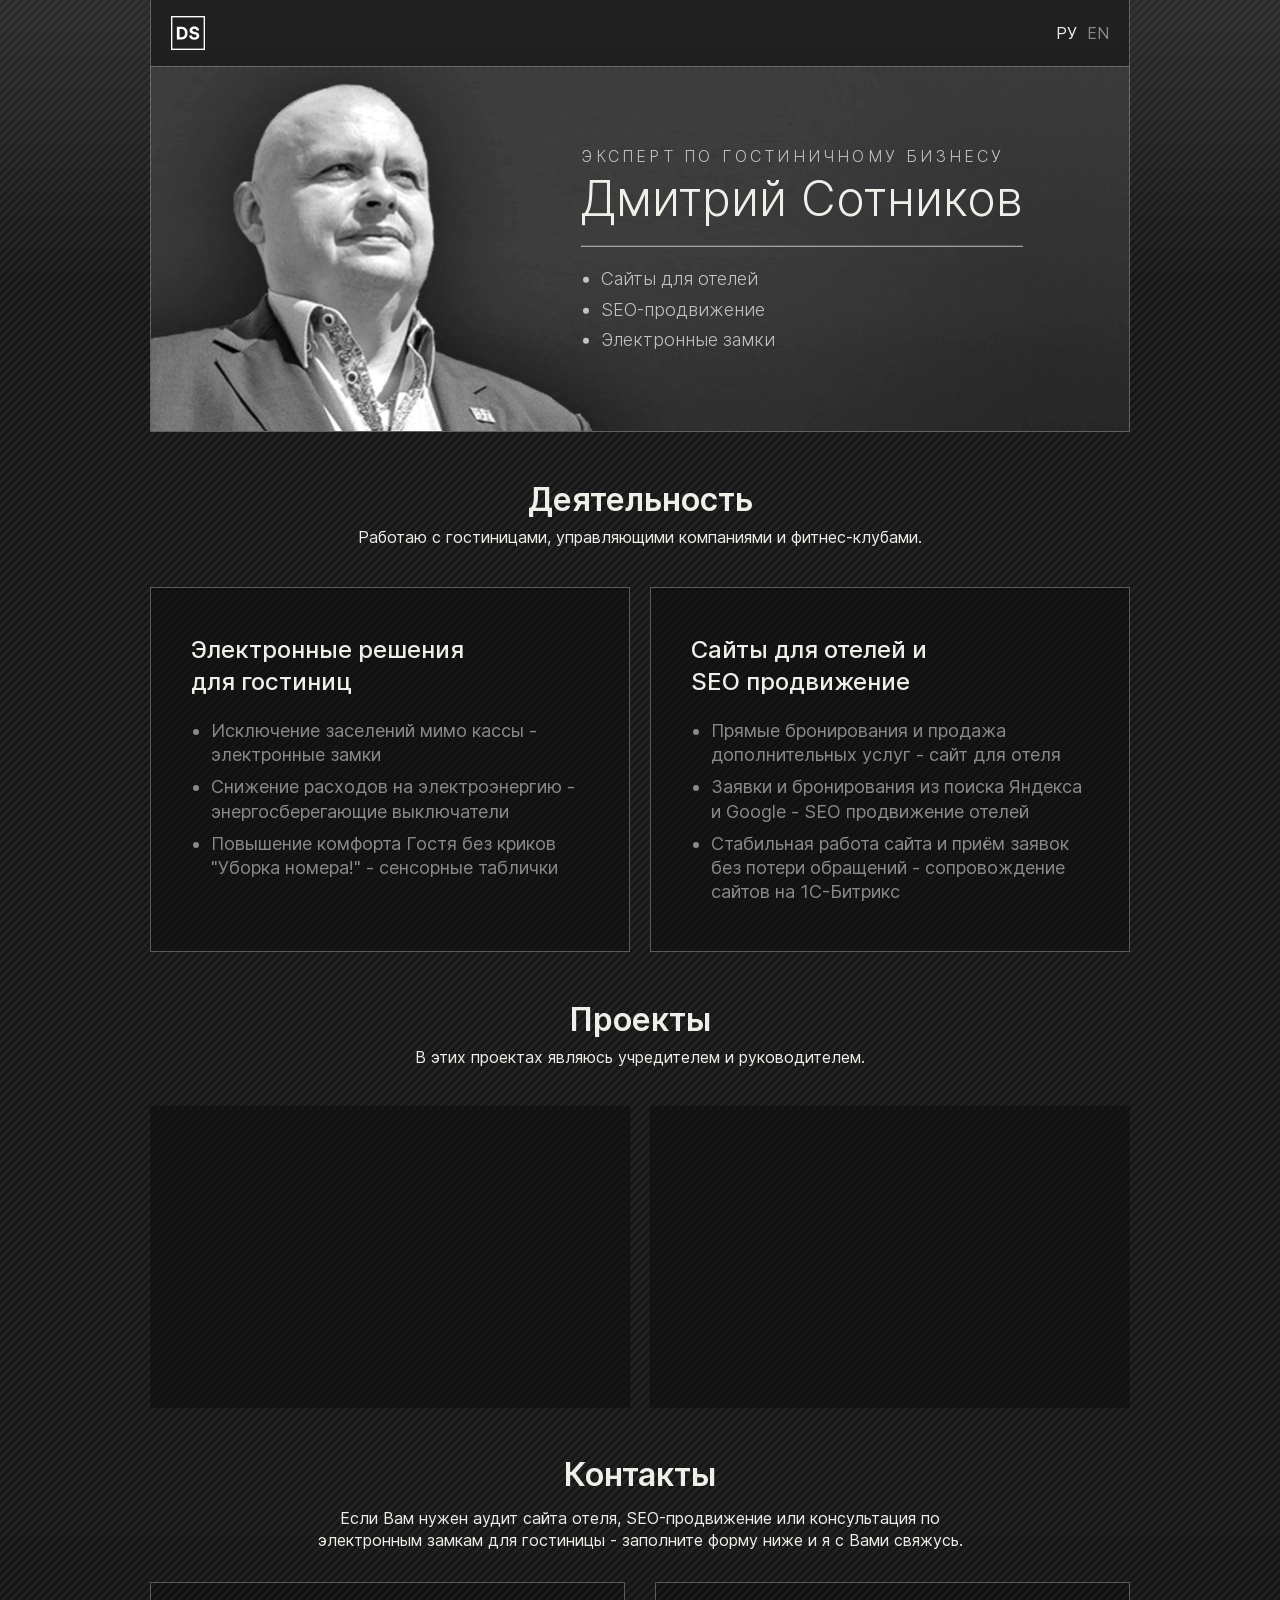
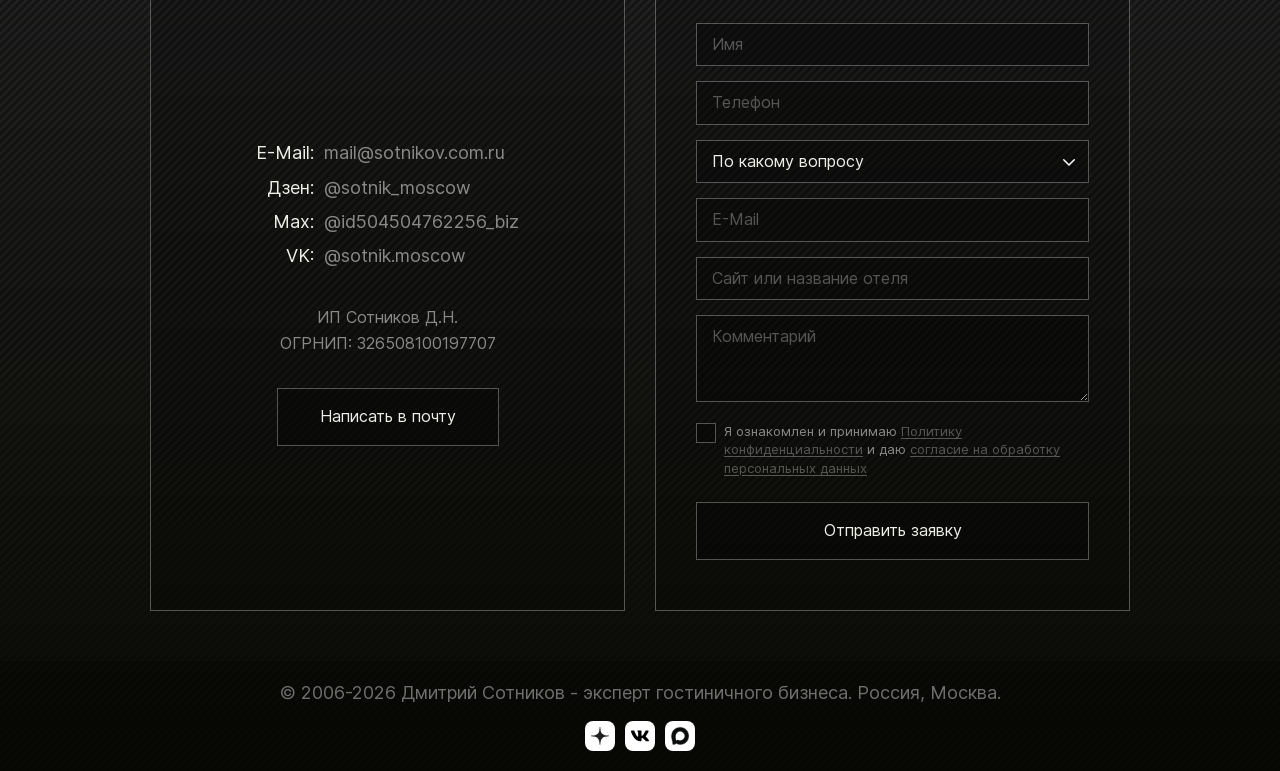
==== commit 793ec143: "Removed checked attribute from consent checkbox, added contacts section ID, added mobile hide class " ====
--- a/index.html
+++ b/index.html
@@ -191,10 +191,10 @@
 			</div>
 		</section>
 
-		<section class="contacts">
+		<section class="contacts" id="contacts">
 			<div class="container">
 				<h2>Контакты</h2>
-				<p class="contacts__descr">Если Вам нужен аудит сайта отеля, SEO-продвижение или консультация по
+				<p class="contacts__descr --hide-on-mobile">Если Вам нужен аудит сайта отеля, SEO-продвижение или консультация по
 					электронным замкам для гостиницы - заполните форму ниже и я с Вами свяжусь.</p>
 
 				<div class="contacts__wrap">
@@ -249,7 +249,7 @@
 						<input type="text" id="hotel" name="hotel" placeholder="Сайт или название отеля">
 						<textarea id="comment" name="comment" rows="3" placeholder="Комментарий"></textarea>
 						<div class="form-group form-group--checkbox checkbox">
-							<input type="checkbox" name="consent" id="consent" checked required>
+							<input type="checkbox" name="consent" id="consent" required>
 							<label class="checkbox__label" for="consent">
 								Я ознакомлен и принимаю <a href="/privacy.html" target="_blank" rel="nofollow">Политику
 									конфиденциальности</a> и даю <a href="/consent.html" target="_blank"
--- a/css/main.css
+++ b/css/main.css
@@ -1 +1 @@
-html{font-family:sans-serif;-ms-text-size-adjust:100%;-webkit-text-size-adjust:100%}body{margin:0}article,aside,details,figcaption,figure,footer,header,hgroup,main,nav,section,summary{display:block}audio,canvas,progress,video{display:inline-block;vertical-align:baseline}audio:not([controls]){display:none;height:0}[hidden],template{display:none}a{background:rgba(0,0,0,0)}a:active,a:hover{outline:0}abbr[title]{border-bottom:1px dotted}b,strong{font-weight:700}dfn{font-style:italic}h1{font-size:2em;margin:.67em 0}mark{background-color:rgba(0,0,0,0)}small{font-size:80%}sub,sup{font-size:75%;line-height:0;position:relative;vertical-align:baseline}sup{top:-0.5em}sub{bottom:-0.25em}img{border:0}svg:not(:root){overflow:hidden}figure{margin:1em 40px}hr{-webkit-box-sizing:content-box;box-sizing:content-box;height:0}pre{overflow:auto}code,kbd,pre,samp{font-family:monospace,monospace;font-size:1em}button,input,optgroup,select,textarea{color:inherit;font:inherit;margin:0}button{overflow:visible}button,select{text-transform:none}button,html input[type=button],input[type=reset],input[type=submit]{-webkit-appearance:button;cursor:pointer}button[disabled],html input[disabled]{cursor:default}button::-moz-focus-inner,input::-moz-focus-inner{border:0;padding:0}input{line-height:normal}input[type=checkbox],input[type=radio]{-webkit-box-sizing:border-box;box-sizing:border-box;padding:0}input[type=number]::-webkit-inner-spin-button,input[type=number]::-webkit-outer-spin-button{height:auto}input[type=search]{-webkit-appearance:textfield;-webkit-box-sizing:content-box;box-sizing:content-box}input[type=search]::-webkit-search-cancel-button,input[type=search]::-webkit-search-decoration{-webkit-appearance:none}legend{border:0;padding:0}textarea{overflow:auto}optgroup{font-weight:600}table{border-collapse:collapse;border-spacing:0}td,th{padding:0}:root{--prime: #496082;--prime-text: #293445;--white: #EEEFE9;--white-fade: rgba(255, 255, 255, 0.3);--black: #070802;--dark: #293445;--gray: #898989;--gray-light: #898989;--bg-light: #EEEFE9;--bg: #070802;--cont: 980px;--cont-padd: 20px;--radius: 10px;--section-spacing: 25px}@media screen and (max-width: 993px){:root{--section-spacing: 32px}}@media screen and (max-width: 700px){:root{--cont-padd: 10px;--section-spacing: 25px}}@font-face{font-family:"Inter";font-style:normal;font-weight:400;font-display:swap;src:local("Inter"),local("Inter Regular"),url(../fonts/Inter-Regular.woff2) format("woff2"),url(../fonts/Inter-Regular.woff) format("woff")}@font-face{font-family:"Inter";font-style:normal;font-weight:300;font-display:swap;src:local("Inter"),local("Inter Light"),url(../fonts/Inter-Light.woff2) format("woff2"),url(../fonts/Inter-Light.woff) format("woff")}@font-face{font-family:"Inter";font-style:normal;font-weight:500;font-display:swap;src:local("Inter"),local("Inter Medium"),local("Inter-Medium"),url(../fonts/Inter-Medium.woff2) format("woff2"),url(../fonts/Inter-Medium.woff) format("woff")}@font-face{font-family:"Inter";font-style:normal;font-weight:600;font-display:swap;src:local("Inter"),local("Inter SemiBold"),local("Inter-SemiBold"),url(../fonts/Inter-SemiBold.woff2) format("woff2"),url(../fonts/Inter-SemiBold.woff) format("woff")}@font-face{font-family:"Inter";font-style:normal;font-weight:700;font-display:swap;src:local("Inter"),local("Inter Bold"),local("Inter-Bold"),url(../fonts/Inter-Bold.woff2) format("woff2"),url(../fonts/Inter-Bold.woff) format("woff")}.footer .links,.footer .container,.contacts__card,.lang,.header .container,.checkbox,.contacts__onmob,.contacts__form .form-group,.contacts__form,.services__item,body,.contacts__wrap,.services__wrap,.header .container{display:-webkit-box;display:-webkit-flex;display:-ms-flexbox;display:flex}.header .container{-webkit-box-pack:justify;-webkit-justify-content:space-between;-ms-flex-pack:justify;justify-content:space-between}.contacts__wrap,.services__wrap{-webkit-flex-wrap:wrap;-ms-flex-wrap:wrap;flex-wrap:wrap}.footer .container,.contacts__onmob,.contacts__form .form-group,.contacts__form,.contacts__card,.services__item,body{-webkit-box-orient:vertical;-webkit-box-direction:normal;-webkit-flex-direction:column;-ms-flex-direction:column;flex-direction:column}.checkbox{-webkit-box-align:start;-webkit-align-items:flex-start;-ms-flex-align:start;align-items:flex-start}.lang,.header .container{-webkit-box-align:center;-webkit-align-items:center;-ms-flex-align:center;align-items:center}.contacts__card{-webkit-box-pack:center;-webkit-justify-content:center;-ms-flex-pack:center;justify-content:center}.footer .links,.footer .container{-webkit-box-align:center;-webkit-align-items:center;-ms-flex-align:center;align-items:center;-webkit-box-pack:center;-webkit-justify-content:center;-ms-flex-pack:center;justify-content:center}.contacts__btn,.contacts__business,.contacts__descr,input,select,textarea{font-weight:400;font-size:16px;line-height:135%}@media screen and (max-width: 992px){.contacts__btn,.contacts__business,.contacts__descr,input,select,textarea{font-size:14px}}.footer p,.contacts__list li,ul{font-weight:400;font-size:18px;line-height:135%}@media screen and (max-width: 992px){.footer p,.contacts__list li,ul{font-size:16px}}.hero__descr{font-weight:400;font-size:20px;line-height:135%}@media screen and (max-width: 992px){.hero__descr{font-size:18px}}@media screen and (max-width: 700px){.hero__descr{font-size:14px}}h3,.h3,h4,.h4{font-weight:500;font-size:24px;line-height:135%}@media screen and (max-width: 992px){h3,.h3,h4,.h4{font-size:22px}}@media screen and (max-width: 700px){h3,.h3,h4,.h4{font-size:20px}}.contacts h2,h2{font-weight:600;font-size:32px;line-height:110%}@media screen and (max-width: 700px){.contacts h2,h2{font-size:24px}}.hero__title{font-weight:700;font-size:48px;line-height:110%}@media screen and (max-width: 993px){.hero__title{font-size:34px}}@media screen and (max-width: 700px){.hero__title{font-size:28px}}.contacts__wrap,.services__wrap{--gap: 20px;--col: 2;gap:var(--gap)}.contacts__wrap>*,.services__wrap>*{-webkit-flex-shrink:0;-ms-flex-negative:0;flex-shrink:0;width:-webkit-calc((100% - var(--gap)*(var(--col) - 1))/var(--col));width:calc((100% - var(--gap)*(var(--col) - 1))/var(--col))}*{padding:0;margin:0;-webkit-box-sizing:border-box;box-sizing:border-box;border:none;outline:none}html{scroll-behavior:smooth}body,html{font-family:"Inter",sans-serif;font-weight:400;font-style:normal;font-optical-sizing:auto;background-color:var(--bg);color:var(--white)}body{min-height:100vh;position:relative;background-image:url("../images/bg.png");background-repeat:repeat-x;z-index:1}mark{color:var(--prime)}.container{width:-webkit-calc(100% - var(--cont-padd)*2);width:calc(100% - var(--cont-padd)*2);max-width:var(--cont);margin:0 auto}section{padding:var(--section-spacing) 0}img{display:block;max-width:100%;-o-object-fit:cover;object-fit:cover}.ic{display:block;--size: 37px;width:var(--size);min-width:var(--size);height:var(--size);aspect-ratio:1/1}ul{padding-left:20px;text-wrap:pretty;color:var(--gray)}ul li:not(:last-child){margin-bottom:8px}h4,h5,h6{font-weight:500}a,button{color:inherit;text-decoration:none;-webkit-transition:all ease .3s;-o-transition:all ease .3s;transition:all ease .3s;background-color:rgba(0,0,0,0)}a:hover,button:hover{opacity:.6}a:active,button:active{opacity:1;-webkit-transform:scale(0.98);-ms-transform:scale(0.98);transform:scale(0.98)}p{text-wrap:pretty}p:last-child{margin-bottom:0}input,select,textarea{padding:10px 15px;border:1px solid var(--white-fade);background-color:rgba(0,0,0,.3);color:var(--white);font-family:inherit}input::-webkit-input-placeholder, select::-webkit-input-placeholder, textarea::-webkit-input-placeholder{color:var(--white-fade)}input::-moz-placeholder, select::-moz-placeholder, textarea::-moz-placeholder{color:var(--white-fade)}input:-ms-input-placeholder, select:-ms-input-placeholder, textarea:-ms-input-placeholder{color:var(--white-fade)}input::-ms-input-placeholder, select::-ms-input-placeholder, textarea::-ms-input-placeholder{color:var(--white-fade)}input::placeholder,select::placeholder,textarea::placeholder{color:var(--white-fade)}input:focus,select:focus,textarea:focus{outline:none;border-color:var(--white)}select{-webkit-appearance:none;-moz-appearance:none;appearance:none;background-image:url("../images/chevron-down.svg");background-repeat:no-repeat;background-position:right 10px center;background-size:18px}textarea{resize:vertical;min-height:80px}.header .container{padding:16px var(--cont-padd);border-left:1px solid var(--white-fade);border-right:1px solid var(--white-fade);background-color:rgba(0,0,0,.3);-webkit-backdrop-filter:blur(2px);backdrop-filter:blur(2px)}.header.--single .container{border-bottom:1px solid var(--white-fade)}@media screen and (max-width: 700px){.header .container{padding:10px}.header *{font-size:14px}}.lang{gap:10px}.lang__item{color:var(--gray)}.lang__item:hover{color:var(--white)}.lang__item.--active{color:var(--white);pointer-events:none}.logo{max-width:34px}@media screen and (max-width: 700px){.logo{max-width:24px}}.hero{position:relative;z-index:1;padding:0 0 var(--section-spacing)}.hero .container{position:relative;border:1px solid var(--white-fade)}.hero__img{width:100%}.hero__content{position:absolute;top:50%;right:0;width:56%;-webkit-transform:translateY(-50%);-ms-transform:translateY(-50%);transform:translateY(-50%);padding:20px 40px 20px 0}.hero .hd{opacity:0;font-size:10px;position:absolute;pointer-events:none;top:0;left:0;margin:0}.hero__title{width:-webkit-fit-content;width:-moz-fit-content;width:fit-content;font-weight:300;margin:0 0 20px;padding-bottom:20px;border-bottom:1px solid hsla(0,0%,100%,.7)}.hero__descr{--fz: 16px;font-weight:300;font-size:var(--fz);text-wrap:balance;max-width:450px;letter-spacing:-webkit-calc(var(--fz)*.2);letter-spacing:calc(var(--fz)*.2);text-transform:uppercase;margin:0 0 6px;color:hsla(0,0%,100%,.7)}.hero__list{font-weight:300;color:hsla(0,0%,100%,.7)}.hero__list li:not(:last-child){margin-bottom:6px}@media screen and (max-width: 993px){.hero__descr{--fz: 12px}}@media screen and (max-width: 700px){.hero__img{min-height:170px}.hero__content{width:58%;padding:10px 15px 10px 0}.hero__title{padding-bottom:12px;margin-bottom:12px}.hero__text{font-size:14px}.hero__descr{--fz: 10px}}@media screen and (max-width: 540px){.hero__descr{--fz: 2.1vw;margin-bottom:.6vw}.hero__title{font-size:6vw;margin-bottom:2.5vw;padding-bottom:2.5vw}.hero__list li{font-size:3.2vw;line-height:110%}.hero__list li:not(:last-child){margin-bottom:1.3vw}.hero__text{width:95%;font-size:2.7vw;margin:0 0 0 auto}.hero__img{min-height:40vw}.hero__content{top:47%;width:65%}}.services h2{text-align:center;margin-bottom:10px}.services__descr{text-align:center;margin:0 0 40px}.services__wrap{--col: 2}.services__item{gap:20px;padding:46px 40px;border:1px solid var(--white-fade);background-color:rgba(0,0,0,.3);-webkit-backdrop-filter:blur(1px);backdrop-filter:blur(1px)}.services__item p{color:var(--gray)}.services h3{text-wrap:balance}@media screen and (max-width: 800px){.services__item{padding:37px 30px}}@media screen and (max-width: 700px){.services__descr{margin-bottom:20px}.services__wrap{--col: 1;--gap: 10px}.services__item{gap:10px;padding:20px 15px}}.contacts{text-align:center;margin-bottom:var(--section-spacing)}.contacts h2{margin:0 0 16px}.contacts__descr{max-width:700px;margin:0 auto 30px}.contacts__wrap{--col: 2;--gap: 30px;-webkit-box-align:stretch;-webkit-align-items:stretch;-ms-flex-align:stretch;align-items:stretch}@media screen and (max-width: 900px){.contacts__wrap{--col: 1}}.contacts__card{padding:40px 40px 50px;border:1px solid var(--white-fade);-webkit-box-align:center;-webkit-align-items:center;-ms-flex-align:center;align-items:center;gap:28px;background-color:rgba(0,0,0,.18)}@media screen and (max-width: 700px){.contacts__card{padding:32px 18px}}.contacts__list{padding-left:0;color:var(--gray-light);display:table}.contacts__list li{text-align:left;display:table-row}.contacts__list span{padding:5px 0;text-align:right;display:table-cell;color:var(--white)}.contacts__list a{padding-left:10px;display:table-cell;color:inherit;text-decoration:none}.contacts__business{color:var(--gray-light)}.contacts__business p{margin:5px 0}.contacts__form{-webkit-box-align:stretch;-webkit-align-items:stretch;-ms-flex-align:stretch;align-items:stretch;gap:15px;text-align:left;position:relative}.contacts__form #cnames{opacity:0;pointer-events:none;position:absolute;top:0;left:0}.contacts__form .form-group{gap:5px}.contacts .form-group--checkbox{margin-top:5px}.contacts__onmob{gap:20px}.contacts__onmob>*{margin:0}@media screen and (min-width: 901px){.contacts__onmob{display:none}}@media screen and (max-width: 900px){.contacts__card{gap:14px}.contacts__form{opacity:0;-webkit-transform:translateY(20px);-ms-transform:translateY(20px);transform:translateY(20px);-webkit-transition:all .3s ease;-o-transition:all .3s ease;transition:all .3s ease}.contacts__form.--active{-webkit-animation:fadeIn .8s ease forwards;animation:fadeIn .8s ease forwards}.contacts__form:not(.--active){display:none}.contacts .--hide-on-mobile{display:none !important}}@media screen and (min-width: 901px){.contacts__form{opacity:1 !important;-webkit-transform:none !important;-ms-transform:none !important;transform:none !important}}@-webkit-keyframes fadeIn{0%{opacity:0;-webkit-transform:translateY(20px);transform:translateY(20px)}100%{opacity:1;-webkit-transform:translateY(0);transform:translateY(0)}}@keyframes fadeIn{0%{opacity:0;-webkit-transform:translateY(20px);transform:translateY(20px)}100%{opacity:1;-webkit-transform:translateY(0);transform:translateY(0)}}.checkbox{gap:10px;position:relative;z-index:0}.checkbox__label{font-size:13px;line-height:1.4;color:var(--gray);padding-left:28px;cursor:pointer}.checkbox__label::after{content:"";position:absolute;left:0;top:0;display:block;width:18px;height:18px;margin-top:1px;border:1px solid var(--white-fade);background-color:rgba(0,0,0,.3);background-repeat:no-repeat;background-position:center center;-webkit-transition:border-color .3s,background-color .3s;-o-transition:border-color .3s,background-color .3s;transition:border-color .3s,background-color .3s;z-index:-1}.checkbox__label a{color:var(--white-fade);text-decoration:underline;text-underline-offset:2px}.checkbox__label a:hover{color:var(--white);opacity:1}.checkbox input[type=checkbox]{position:absolute;opacity:0;width:18px;height:18px;z-index:-1}.checkbox input[type=checkbox]:checked~label::after{border-color:var(--white);background-image:url("../images/check.svg");background-color:hsla(0,0%,100%,.1)}.checkbox input[type=checkbox]::after{opacity:1}.contacts__btn{display:-webkit-inline-box;display:-webkit-inline-flex;display:-ms-inline-flexbox;display:inline-flex;-webkit-box-align:center;-webkit-align-items:center;-ms-flex-align:center;align-items:center;-webkit-box-pack:center;-webkit-justify-content:center;-ms-flex-pack:center;justify-content:center;min-height:58px;padding:0 42px;border:1px solid var(--white-fade);background-color:rgba(0,0,0,.3);color:var(--white);text-decoration:none;cursor:pointer;-webkit-transition:background-color .3s,border-color .3s;-o-transition:background-color .3s,border-color .3s;transition:background-color .3s,border-color .3s}.contacts__btn:hover{background-color:hsla(0,0%,100%,.1);border-color:var(--white)}.contacts__btn--submit{margin-top:10px;width:100%}.article{padding:var(--section-spacing) 0}.article h1.hd{opacity:1;position:static;pointer-events:auto;font-size:32px;margin:0 0 30px;text-align:center}@media screen and (max-width: 700px){.article h1.hd{font-size:24px}}.article h2{font-size:22px;margin:40px 0 20px;color:var(--white)}@media screen and (max-width: 700px){.article h2{font-size:18px}}.article p{margin:12px 0;line-height:1.6;color:var(--bg-light);opacity:.7}.article ul{margin:12px 0;padding-left:25px}.article ul li{margin:8px 0;color:var(--gray-light);line-height:1.5}.article__content{margin:0 auto;padding:40px;border:1px solid var(--white-fade);background-color:rgba(0,0,0,.3)}@media screen and (max-width: 700px){.article__content{padding:20px}}.article__intro{font-size:16px;color:var(--white);margin-bottom:30px}.article__requisites{margin-top:20px;padding:20px;background-color:rgba(0,0,0,.2);border:1px solid var(--white-fade)}.article__requisites p{margin:8px 0}.article__requisites a{color:var(--white);text-decoration:none}.article__requisites a:hover{text-decoration:underline}.footer{padding:20px;margin-top:auto;text-align:center;color:#6f6f6f;background-color:rgba(0,0,0,.3)}.footer .container{gap:16px}.footer .links{gap:10px}.footer .links a{-webkit-border-radius:8px;border-radius:8px;padding:6px;background-color:#fff}.footer .links img{width:18px;height:18px;-o-object-fit:contain;object-fit:contain;-o-object-position:center center;object-position:center center}@media screen and (max-width: 900px){.footer p{width:100%;text-align:center}.footer .links{width:100%;margin:0 auto}}/*# sourceMappingURL=main.css.map */+html{font-family:sans-serif;-ms-text-size-adjust:100%;-webkit-text-size-adjust:100%}body{margin:0}article,aside,details,figcaption,figure,footer,header,hgroup,main,nav,section,summary{display:block}audio,canvas,progress,video{display:inline-block;vertical-align:baseline}audio:not([controls]){display:none;height:0}[hidden],template{display:none}a{background:rgba(0,0,0,0)}a:active,a:hover{outline:0}abbr[title]{border-bottom:1px dotted}b,strong{font-weight:700}dfn{font-style:italic}h1{font-size:2em;margin:.67em 0}mark{background-color:rgba(0,0,0,0)}small{font-size:80%}sub,sup{font-size:75%;line-height:0;position:relative;vertical-align:baseline}sup{top:-0.5em}sub{bottom:-0.25em}img{border:0}svg:not(:root){overflow:hidden}figure{margin:1em 40px}hr{-webkit-box-sizing:content-box;box-sizing:content-box;height:0}pre{overflow:auto}code,kbd,pre,samp{font-family:monospace,monospace;font-size:1em}button,input,optgroup,select,textarea{color:inherit;font:inherit;margin:0}button{overflow:visible}button,select{text-transform:none}button,html input[type=button],input[type=reset],input[type=submit]{-webkit-appearance:button;cursor:pointer}button[disabled],html input[disabled]{cursor:default}button::-moz-focus-inner,input::-moz-focus-inner{border:0;padding:0}input{line-height:normal}input[type=checkbox],input[type=radio]{-webkit-box-sizing:border-box;box-sizing:border-box;padding:0}input[type=number]::-webkit-inner-spin-button,input[type=number]::-webkit-outer-spin-button{height:auto}input[type=search]{-webkit-appearance:textfield;-webkit-box-sizing:content-box;box-sizing:content-box}input[type=search]::-webkit-search-cancel-button,input[type=search]::-webkit-search-decoration{-webkit-appearance:none}legend{border:0;padding:0}textarea{overflow:auto}optgroup{font-weight:600}table{border-collapse:collapse;border-spacing:0}td,th{padding:0}:root{--prime: #496082;--prime-text: #293445;--white: #EEEFE9;--white-fade: rgba(255, 255, 255, 0.3);--black: #070802;--dark: #293445;--gray: #898989;--gray-light: #898989;--bg-light: #EEEFE9;--bg: #070802;--cont: 980px;--cont-padd: 20px;--radius: 10px;--section-spacing: 25px}@media screen and (max-width: 993px){:root{--section-spacing: 32px}}@media screen and (max-width: 700px){:root{--cont-padd: 10px;--section-spacing: 25px}}@font-face{font-family:"Inter";font-style:normal;font-weight:400;font-display:swap;src:local("Inter"),local("Inter Regular"),url(../fonts/Inter-Regular.woff2) format("woff2"),url(../fonts/Inter-Regular.woff) format("woff")}@font-face{font-family:"Inter";font-style:normal;font-weight:300;font-display:swap;src:local("Inter"),local("Inter Light"),url(../fonts/Inter-Light.woff2) format("woff2"),url(../fonts/Inter-Light.woff) format("woff")}@font-face{font-family:"Inter";font-style:normal;font-weight:500;font-display:swap;src:local("Inter"),local("Inter Medium"),local("Inter-Medium"),url(../fonts/Inter-Medium.woff2) format("woff2"),url(../fonts/Inter-Medium.woff) format("woff")}@font-face{font-family:"Inter";font-style:normal;font-weight:600;font-display:swap;src:local("Inter"),local("Inter SemiBold"),local("Inter-SemiBold"),url(../fonts/Inter-SemiBold.woff2) format("woff2"),url(../fonts/Inter-SemiBold.woff) format("woff")}@font-face{font-family:"Inter";font-style:normal;font-weight:700;font-display:swap;src:local("Inter"),local("Inter Bold"),local("Inter-Bold"),url(../fonts/Inter-Bold.woff2) format("woff2"),url(../fonts/Inter-Bold.woff) format("woff")}.footer .links,.footer .container,.fx-cc,.contacts__card,.lang,.header .container,.checkbox,.contacts__onmob,.contacts__form .form-group,.contacts__form,.services__item,.fx-cc,body,.contacts__wrap,.services__wrap,.header .container{display:-webkit-box;display:-webkit-flex;display:-ms-flexbox;display:flex}.header .container{-webkit-box-pack:justify;-webkit-justify-content:space-between;-ms-flex-pack:justify;justify-content:space-between}.contacts__wrap,.services__wrap{-webkit-flex-wrap:wrap;-ms-flex-wrap:wrap;flex-wrap:wrap}.footer .container,.contacts__onmob,.contacts__form .form-group,.contacts__form,.contacts__card,.services__item,.fx-cc,body{-webkit-box-orient:vertical;-webkit-box-direction:normal;-webkit-flex-direction:column;-ms-flex-direction:column;flex-direction:column}.checkbox{-webkit-box-align:start;-webkit-align-items:flex-start;-ms-flex-align:start;align-items:flex-start}.lang,.header .container{-webkit-box-align:center;-webkit-align-items:center;-ms-flex-align:center;align-items:center}.contacts__card{-webkit-box-pack:center;-webkit-justify-content:center;-ms-flex-pack:center;justify-content:center}.footer .links,.footer .container,.fx-cc{-webkit-box-align:center;-webkit-align-items:center;-ms-flex-align:center;align-items:center;-webkit-box-pack:center;-webkit-justify-content:center;-ms-flex-pack:center;justify-content:center}.contacts__btn,.contacts__business,.contacts__descr,input,select,textarea{font-weight:400;font-size:16px;line-height:135%}@media screen and (max-width: 992px){.contacts__btn,.contacts__business,.contacts__descr,input,select,textarea{font-size:14px}}.footer p,.contacts__list li,ul{font-weight:400;font-size:18px;line-height:135%}@media screen and (max-width: 992px){.footer p,.contacts__list li,ul{font-size:16px}}.hero__descr{font-weight:400;font-size:20px;line-height:135%}@media screen and (max-width: 992px){.hero__descr{font-size:18px}}@media screen and (max-width: 700px){.hero__descr{font-size:14px}}h3,.h3,h4,.h4{font-weight:500;font-size:24px;line-height:135%}@media screen and (max-width: 992px){h3,.h3,h4,.h4{font-size:22px}}@media screen and (max-width: 700px){h3,.h3,h4,.h4{font-size:20px}}.contacts h2,h2{font-weight:600;font-size:32px;line-height:110%}@media screen and (max-width: 700px){.contacts h2,h2{font-size:24px}}.hero__title{font-weight:700;font-size:48px;line-height:110%}@media screen and (max-width: 993px){.hero__title{font-size:34px}}@media screen and (max-width: 700px){.hero__title{font-size:28px}}.contacts__wrap,.services__wrap{--gap: 20px;--col: 2;gap:var(--gap)}.contacts__wrap>*,.services__wrap>*{-webkit-flex-shrink:0;-ms-flex-negative:0;flex-shrink:0;width:-webkit-calc((100% - var(--gap)*(var(--col) - 1))/var(--col));width:calc((100% - var(--gap)*(var(--col) - 1))/var(--col))}*{padding:0;margin:0;-webkit-box-sizing:border-box;box-sizing:border-box;border:none;outline:none}html{scroll-behavior:smooth}body,html{font-family:"Inter",sans-serif;font-weight:400;font-style:normal;font-optical-sizing:auto;background-color:var(--bg);color:var(--white)}body{min-height:100vh;position:relative;background-image:url("../images/bg.png");background-repeat:repeat-x;z-index:1}mark{color:var(--prime)}.container{width:-webkit-calc(100% - var(--cont-padd)*2);width:calc(100% - var(--cont-padd)*2);max-width:var(--cont);margin:0 auto}section{padding:var(--section-spacing) 0}img{display:block;max-width:100%;-o-object-fit:cover;object-fit:cover}.ic{display:block;--size: 37px;width:var(--size);min-width:var(--size);height:var(--size);aspect-ratio:1/1}ul{padding-left:20px;text-wrap:pretty;color:var(--gray)}ul li:not(:last-child){margin-bottom:8px}h4,h5,h6{font-weight:500}a,button{color:inherit;text-decoration:none;-webkit-transition:all ease .3s;-o-transition:all ease .3s;transition:all ease .3s;background-color:rgba(0,0,0,0)}a:hover,button:hover{opacity:.6}a:active,button:active{opacity:1;-webkit-transform:scale(0.98);-ms-transform:scale(0.98);transform:scale(0.98)}p{text-wrap:pretty}p:last-child{margin-bottom:0}input,select,textarea{padding:10px 15px;border:1px solid var(--white-fade);background-color:rgba(0,0,0,.3);color:var(--white);font-family:inherit}input::-webkit-input-placeholder, select::-webkit-input-placeholder, textarea::-webkit-input-placeholder{color:var(--white-fade)}input::-moz-placeholder, select::-moz-placeholder, textarea::-moz-placeholder{color:var(--white-fade)}input:-ms-input-placeholder, select:-ms-input-placeholder, textarea:-ms-input-placeholder{color:var(--white-fade)}input::-ms-input-placeholder, select::-ms-input-placeholder, textarea::-ms-input-placeholder{color:var(--white-fade)}input::placeholder,select::placeholder,textarea::placeholder{color:var(--white-fade)}input:focus,select:focus,textarea:focus{outline:none;border-color:var(--white)}select{-webkit-appearance:none;-moz-appearance:none;appearance:none;background-image:url("../images/chevron-down.svg");background-repeat:no-repeat;background-position:right 10px center;background-size:18px}textarea{resize:vertical;min-height:80px}.header .container{padding:16px var(--cont-padd);border-left:1px solid var(--white-fade);border-right:1px solid var(--white-fade);background-color:rgba(0,0,0,.3);-webkit-backdrop-filter:blur(2px);backdrop-filter:blur(2px)}.header.--single .container{border-bottom:1px solid var(--white-fade)}@media screen and (max-width: 700px){.header .container{padding:10px}.header *{font-size:14px}}.lang{gap:10px}.lang__item{color:var(--gray)}.lang__item:hover{color:var(--white)}.lang__item.--active{color:var(--white);pointer-events:none}.logo{max-width:34px}@media screen and (max-width: 700px){.logo{max-width:24px}}.hero{position:relative;z-index:1;padding:0 0 var(--section-spacing)}.hero .container{position:relative;border:1px solid var(--white-fade)}.hero__img{width:100%}.hero__content{position:absolute;top:50%;right:0;width:56%;-webkit-transform:translateY(-50%);-ms-transform:translateY(-50%);transform:translateY(-50%);padding:20px 40px 20px 0}.hero .hd{opacity:0;font-size:10px;position:absolute;pointer-events:none;top:0;left:0;margin:0}.hero__title{width:-webkit-fit-content;width:-moz-fit-content;width:fit-content;font-weight:300;margin:0 0 20px;padding-bottom:20px;border-bottom:1px solid hsla(0,0%,100%,.7)}.hero__descr{--fz: 16px;font-weight:300;font-size:var(--fz);text-wrap:balance;max-width:450px;letter-spacing:-webkit-calc(var(--fz)*.2);letter-spacing:calc(var(--fz)*.2);text-transform:uppercase;margin:0 0 6px;color:hsla(0,0%,100%,.7)}.hero__list{font-weight:300;color:hsla(0,0%,100%,.7)}.hero__list li:not(:last-child){margin-bottom:6px}@media screen and (max-width: 993px){.hero__descr{--fz: 12px}}@media screen and (max-width: 700px){.hero__img{min-height:170px}.hero__content{width:58%;padding:10px 15px 10px 0}.hero__title{padding-bottom:12px;margin-bottom:12px}.hero__text{font-size:14px}.hero__descr{--fz: 10px}}@media screen and (max-width: 540px){.hero__descr{--fz: 2.1vw;margin-bottom:.6vw}.hero__title{font-size:6vw;margin-bottom:2.5vw;padding-bottom:2.5vw}.hero__list li{font-size:3.2vw;line-height:110%}.hero__list li:not(:last-child){margin-bottom:1.3vw}.hero__text{width:95%;font-size:2.7vw;margin:0 0 0 auto}.hero__img{min-height:40vw}.hero__content{top:47%;width:65%}}.services h2{text-align:center;margin-bottom:10px}.services__descr{text-align:center;margin:0 0 40px}.services__wrap{--col: 2}.services__item{gap:20px;padding:46px 40px;border:1px solid var(--white-fade);background-color:rgba(0,0,0,.3);-webkit-backdrop-filter:blur(1px);backdrop-filter:blur(1px)}.services__item p{color:var(--gray)}.services h3{text-wrap:balance}@media screen and (max-width: 800px){.services__item{padding:37px 30px}}@media screen and (max-width: 700px){.services__descr{margin-bottom:20px}.services__wrap{--col: 1;--gap: 10px}.services__item{gap:10px;padding:20px 15px}}.contacts{text-align:center;margin-bottom:var(--section-spacing)}.contacts h2{margin:0 0 16px}.contacts__descr{max-width:700px;margin:0 auto 30px}.contacts__wrap{--col: 2;--gap: 30px;-webkit-box-align:stretch;-webkit-align-items:stretch;-ms-flex-align:stretch;align-items:stretch}@media screen and (max-width: 900px){.contacts__wrap{--col: 1}}.contacts__card{padding:40px 40px 50px;border:1px solid var(--white-fade);-webkit-box-align:center;-webkit-align-items:center;-ms-flex-align:center;align-items:center;gap:28px;background-color:rgba(0,0,0,.18)}@media screen and (max-width: 700px){.contacts__card{padding:32px 18px}}.contacts__list{padding-left:0;color:var(--gray-light);display:table}.contacts__list li{text-align:left;display:table-row}.contacts__list span{padding:5px 0;text-align:right;display:table-cell;color:var(--white)}.contacts__list a{padding-left:10px;display:table-cell;color:inherit;text-decoration:none}.contacts__business{color:var(--gray-light)}.contacts__business p{margin:5px 0}.contacts__form{-webkit-box-align:stretch;-webkit-align-items:stretch;-ms-flex-align:stretch;align-items:stretch;gap:15px;text-align:left;position:relative}.contacts__form #cnames{opacity:0;pointer-events:none;position:absolute;top:0;left:0}.contacts__form .form-group{gap:5px}.contacts .form-group--checkbox{margin-top:5px}.contacts__onmob{gap:20px}.contacts__onmob>*{margin:0}@media screen and (min-width: 901px){.contacts__onmob{display:none}}@media screen and (max-width: 900px){.contacts__card{gap:14px}.contacts__form{opacity:0;-webkit-transform:translateY(20px);-ms-transform:translateY(20px);transform:translateY(20px);-webkit-transition:all .3s ease;-o-transition:all .3s ease;transition:all .3s ease}.contacts__form.--active{-webkit-animation:fadeIn .8s ease forwards;animation:fadeIn .8s ease forwards}.contacts__form:not(.--active){display:none}.contacts .--hide-on-mobile{display:none !important}}@media screen and (min-width: 901px){.contacts__form{opacity:1 !important;-webkit-transform:none !important;-ms-transform:none !important;transform:none !important}}@-webkit-keyframes fadeIn{0%{opacity:0;-webkit-transform:translateY(20px);transform:translateY(20px)}100%{opacity:1;-webkit-transform:translateY(0);transform:translateY(0)}}@keyframes fadeIn{0%{opacity:0;-webkit-transform:translateY(20px);transform:translateY(20px)}100%{opacity:1;-webkit-transform:translateY(0);transform:translateY(0)}}.checkbox{gap:10px;position:relative;z-index:0}.checkbox__label{font-size:13px;line-height:1.4;color:var(--gray);padding-left:28px;cursor:pointer}.checkbox__label::after{content:"";position:absolute;left:0;top:0;display:block;width:18px;height:18px;margin-top:1px;border:1px solid var(--white-fade);background-color:rgba(0,0,0,.3);background-repeat:no-repeat;background-position:center center;-webkit-transition:border-color .3s,background-color .3s;-o-transition:border-color .3s,background-color .3s;transition:border-color .3s,background-color .3s;z-index:-1}.checkbox__label a{color:var(--white-fade);text-decoration:underline;text-underline-offset:2px}.checkbox__label a:hover{color:var(--white);opacity:1}.checkbox input[type=checkbox]{position:absolute;opacity:0;width:18px;height:18px;z-index:-1}.checkbox input[type=checkbox]:checked~label::after{border-color:var(--white);background-image:url("../images/check.svg");background-color:hsla(0,0%,100%,.1)}.checkbox input[type=checkbox]::after{opacity:1}.contacts__btn{display:-webkit-inline-box;display:-webkit-inline-flex;display:-ms-inline-flexbox;display:inline-flex;-webkit-box-align:center;-webkit-align-items:center;-ms-flex-align:center;align-items:center;-webkit-box-pack:center;-webkit-justify-content:center;-ms-flex-pack:center;justify-content:center;min-height:58px;padding:0 42px;border:1px solid var(--white-fade);background-color:rgba(0,0,0,.3);color:var(--white);text-decoration:none;cursor:pointer;-webkit-transition:background-color .3s,border-color .3s;-o-transition:background-color .3s,border-color .3s;transition:background-color .3s,border-color .3s}.contacts__btn:hover{background-color:hsla(0,0%,100%,.1);border-color:var(--white)}.contacts__btn--submit{margin-top:10px;width:100%}.article{padding:var(--section-spacing) 0}.article h1.hd{opacity:1;position:static;pointer-events:auto;font-size:32px;margin:0 0 30px;text-align:center}@media screen and (max-width: 700px){.article h1.hd{font-size:24px}}.article h2{font-size:22px;margin:40px 0 20px;color:var(--white)}@media screen and (max-width: 700px){.article h2{font-size:18px}}.article p{margin:12px 0;line-height:1.6;color:var(--bg-light);opacity:.7}.article ul{margin:12px 0;padding-left:25px}.article ul li{margin:8px 0;color:var(--gray-light);line-height:1.5}.article__content{margin:0 auto;padding:40px;border:1px solid var(--white-fade);background-color:rgba(0,0,0,.3)}@media screen and (max-width: 700px){.article__content{padding:20px}}.article__intro{font-size:16px;color:var(--white);margin-bottom:30px}.article__requisites{margin-top:20px;padding:20px;background-color:rgba(0,0,0,.2);border:1px solid var(--white-fade)}.article__requisites p{margin:8px 0}.article__requisites a{color:var(--white);text-decoration:none}.article__requisites a:hover{text-decoration:underline}.footer{padding:20px;margin-top:auto;text-align:center;color:#6f6f6f;background-color:rgba(0,0,0,.3)}.footer .container{gap:16px}.footer .links{gap:10px}.footer .links a{-webkit-border-radius:8px;border-radius:8px;padding:6px;background-color:#fff}.footer .links img{width:18px;height:18px;-o-object-fit:contain;object-fit:contain;-o-object-position:center center;object-position:center center}@media screen and (max-width: 900px){.footer p{width:100%;text-align:center}.footer .links{width:100%;margin:0 auto}}/*# sourceMappingURL=main.css.map */
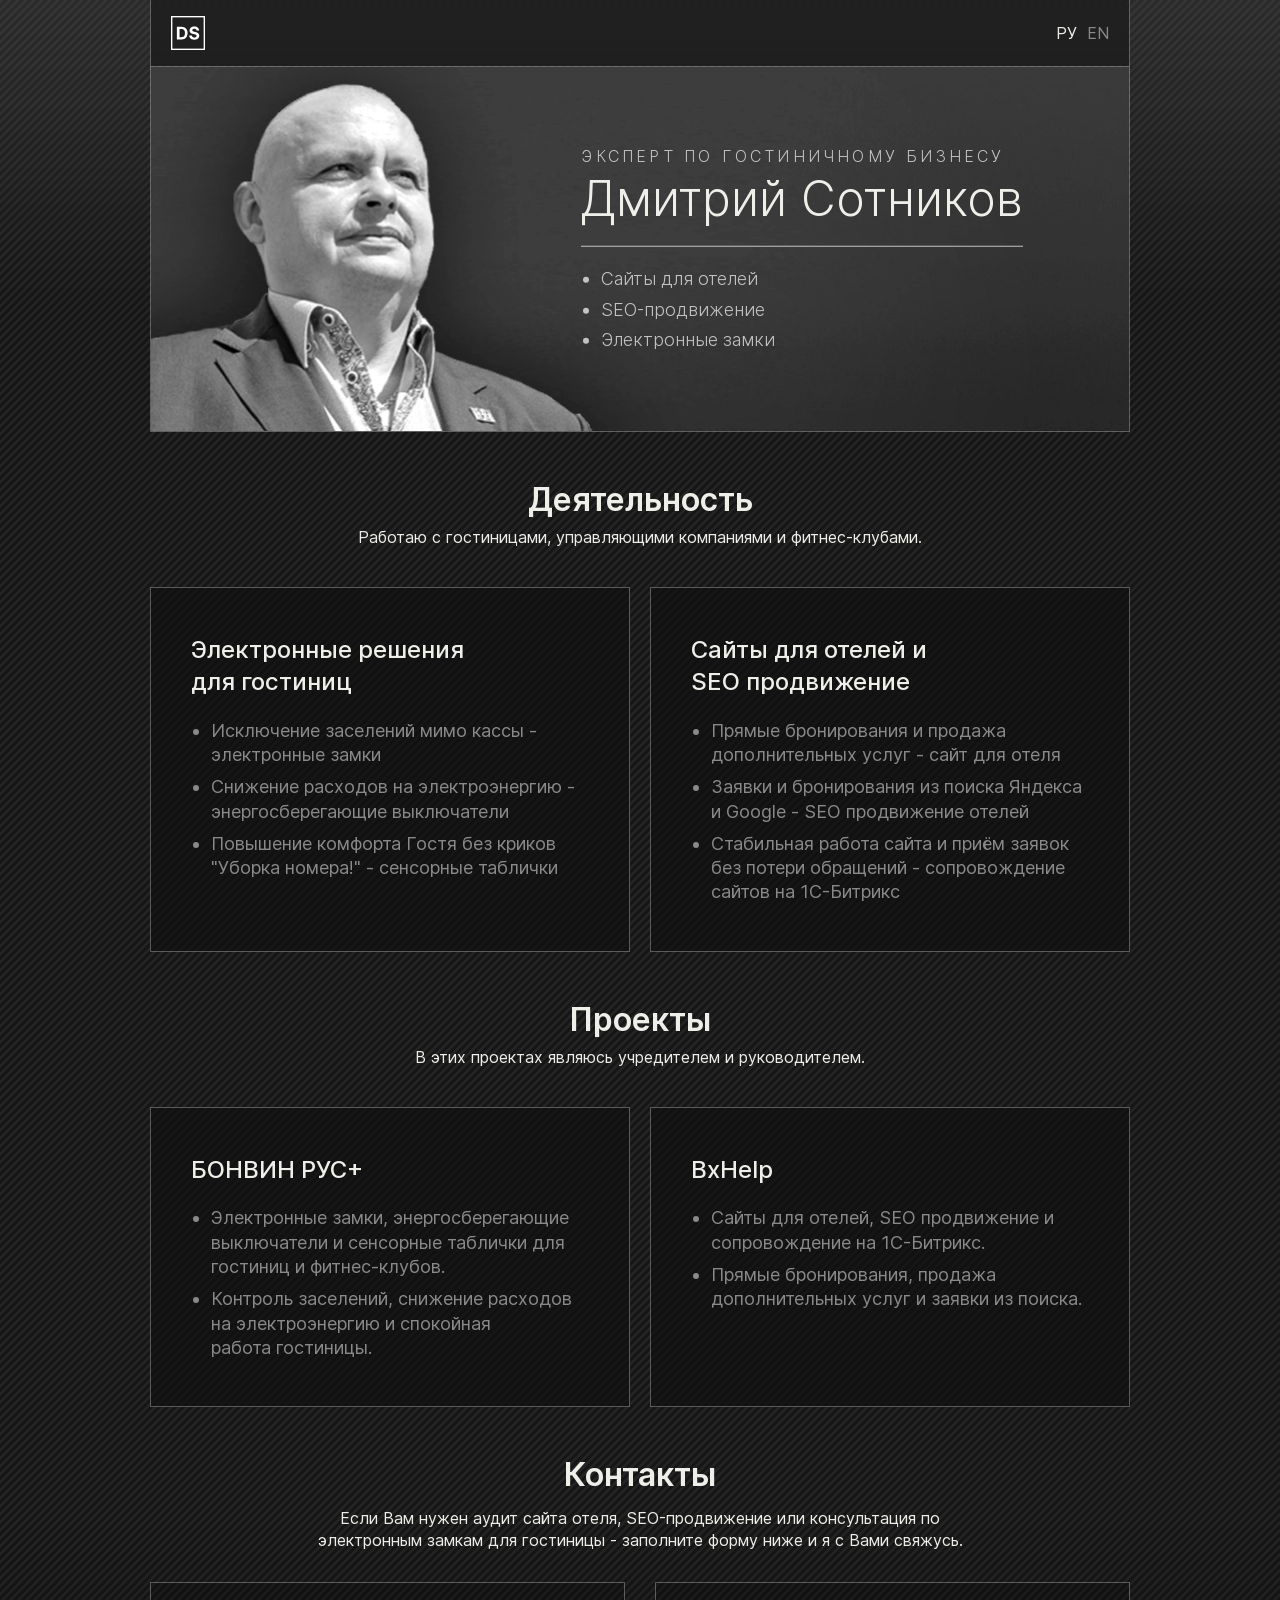
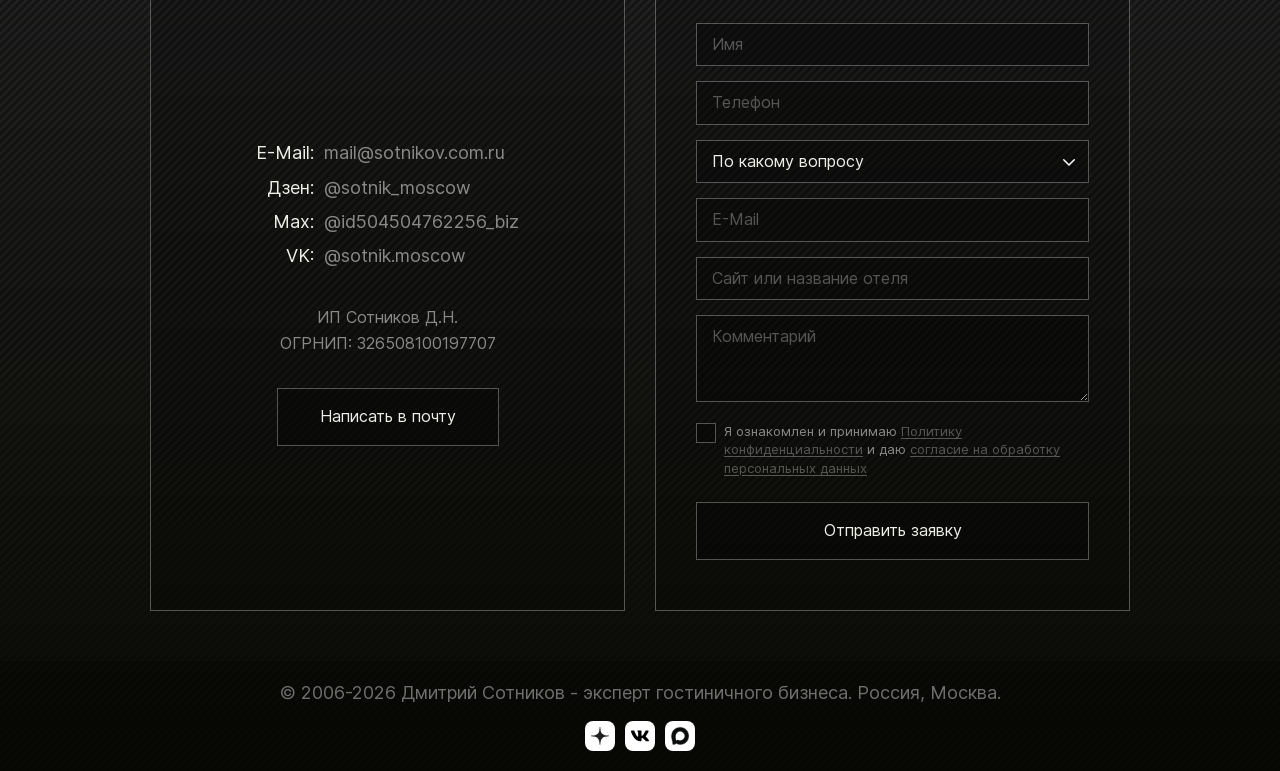
==== commit b4e418d7: "Changed contact form button text from "Открыть форму" to "Заполнить форму"" ====
--- a/index.html
+++ b/index.html
@@ -232,7 +232,7 @@
 							Если Вам нужен аудит сайта отеля, SEO-продвижение или консультация по
 							электронным замкам для гостиницы - заполните форму ниже и я с Вами свяжусь.
 						</p>
-						<button class="contacts__btn" href="#contact-form">Открыть форму</button>
+						<button class="contacts__btn" href="#contact-form">Заполнить форму</button>
 					</div>
 
 					<form id="contact-form" class="contacts__form contacts__card" action="#" method="post">
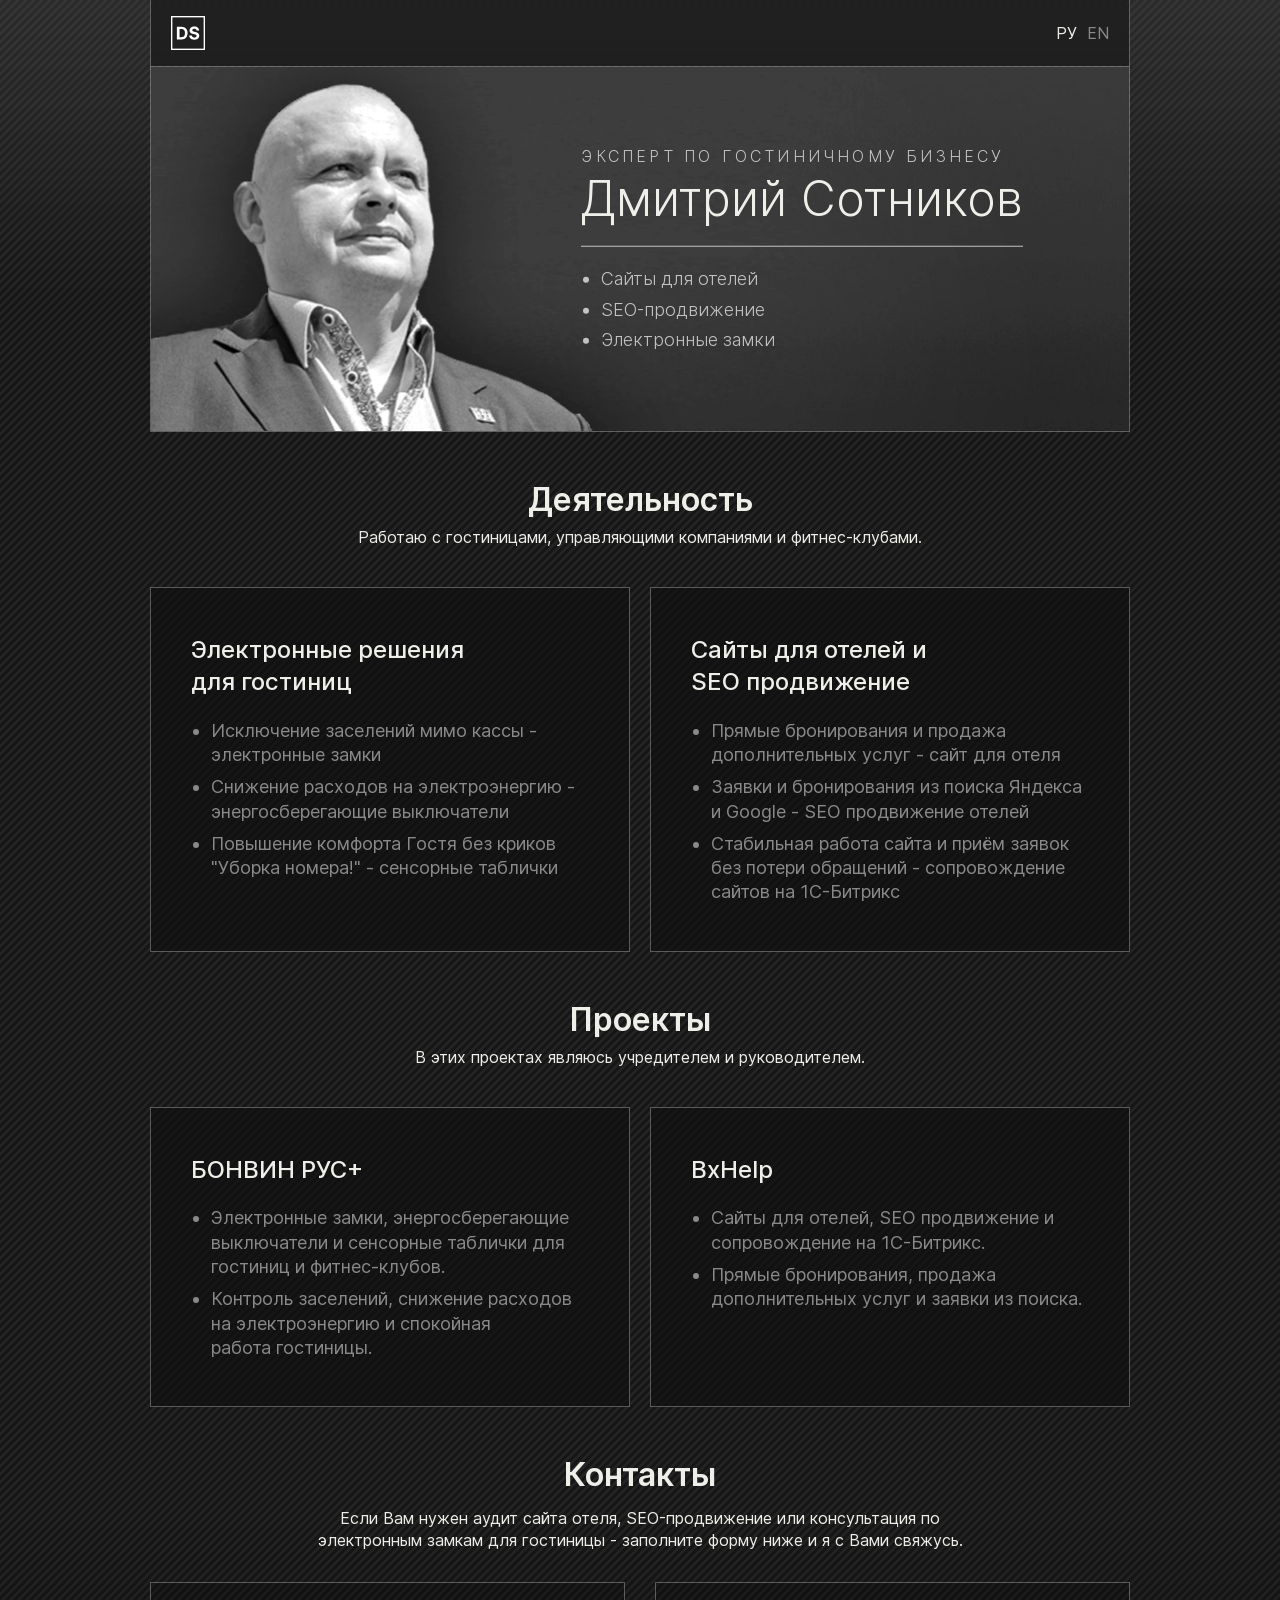
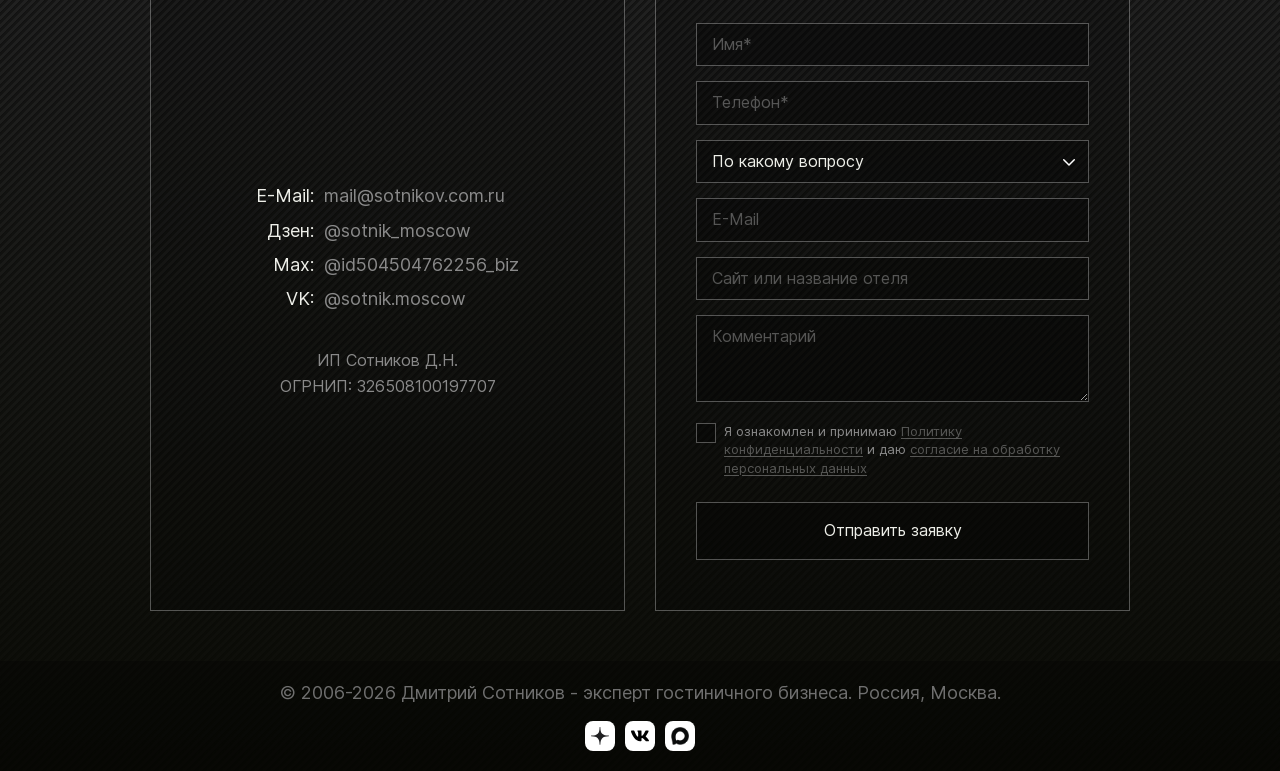
==== commit 64724cb3: "Updated CSS versioning to 2.3, replaced social preview image from photo.jpg to preview.jpg across me" ====
--- a/index.html
+++ b/index.html
@@ -10,7 +10,7 @@
 	<meta name="description"
 		content="Дмитрий Сотников - эксперт гостиничного бизнеса. Сайты для отелей, SEO продвижение сайтов отелей и электронные замки для гостиниц.">
 
-	<link rel="stylesheet" href="css/main.css" type="text/css">
+	<link rel="stylesheet" href="css/main.css?v=2.3" type="text/css">
 	<link rel="icon" href="favicon.ico?v2" type="image/x-icon">
 
 	<!-- START SEO HEAD sotnikov.com.ru -->
@@ -28,7 +28,7 @@
 		content="Дмитрий Сотников - эксперт гостиничного бизнеса. Сайты для отелей, SEO продвижение сайтов отелей и электронные замки для гостиниц.">
 	<meta property="og:url" content="https://sotnikov.com.ru/">
 	<meta property="og:locale" content="ru_RU">
-	<meta property="og:image" content="https://sotnikov.com.ru/images/photo.jpg">
+	<meta property="og:image" content="https://sotnikov.com.ru/images/preview.jpg">
 	<meta property="og:image:alt"
 		content="Дмитрий Сотников - эксперт по SEO продвижению сайтов отелей и сайтам для отелей">
 
@@ -36,69 +36,69 @@
 	<meta name="twitter:title" content="Дмитрий Сотников - эксперт гостиничного бизнеса, сайты для отелей и SEO">
 	<meta name="twitter:description"
 		content="Дмитрий Сотников - эксперт гостиничного бизнеса. Сайты для отелей, SEO продвижение сайтов отелей и электронные замки для гостиниц.">
-	<meta name="twitter:image" content="https://sotnikov.com.ru/images/photo.jpg">
+	<meta name="twitter:image" content="https://sotnikov.com.ru/images/preview.jpg">
 
 	<!-- END SEO HEAD sotnikov.com.ru -->
 
 	<!-- START SCHEMA sotnikov.com.ru -->
 
 	<script type="application/ld+json">
-{
-  "@context": "https://schema.org",
-  "@graph": [
-    {
-      "@type": "WebSite",
-      "@id": "https://sotnikov.com.ru/#website",
-      "url": "https://sotnikov.com.ru/",
-      "name": "Дмитрий Сотников",
-      "inLanguage": "ru-RU"
-    },
-    {
-      "@type": "WebPage",
-      "@id": "https://sotnikov.com.ru/#webpage",
-      "url": "https://sotnikov.com.ru/",
-      "name": "Дмитрий Сотников - сайты для отелей, SEO продвижение и электронные замки Bonwin",
-      "description": "Дмитрий Сотников - эксперт гостиничного бизнеса. Сайты для отелей, SEO продвижение сайтов отелей и электронные замки для гостиниц.",
-      "isPartOf": { "@id": "https://sotnikov.com.ru/#website" },
-      "inLanguage": "ru-RU",
-      "primaryImageOfPage": {
-        "@type": "ImageObject",
-        "@id": "https://sotnikov.com.ru/#primaryimage",
-        "url": "https://sotnikov.com.ru/images/photo.jpg"
-      },
-      "mainEntity": { "@id": "https://sotnikov.com.ru/#person" }
-    },
-    {
-      "@type": "Person",
-      "@id": "https://sotnikov.com.ru/#person",
-      "name": "Дмитрий Сотников",
-      "alternateName": ["Dmitriy Sotnikov","Sotnikov"],
-      "url": "https://sotnikov.com.ru/",
-      "image": "https://sotnikov.com.ru/images/photo.jpg",
-      "email": "mailto:mail@sotnikov.com.ru",
-      "jobTitle": "Эксперт гостиничного бизнеса по сайтам для отелей, SEO-продвижению, росту прямых бронирований и гостиничным технологиям",
-      "description": "Эксперт гостиничного бизнеса по сайтам для отелей, SEO-продвижению, росту прямых бронирований и гостиничным технологиям. Практические направления: прямые бронирования, SEO для отелей, электронные замки, контроль заселений, снижение зависимости от OTA и рост выручки гостиницы.",
-      "knowsAbout": [
-  "сайты для отелей",
-  "SEO-продвижение отелей",
-  "рост прямых бронирований",
-  "снижение зависимости от OTA",
-  "гостиничный бизнес",
-  "гостиничные технологии",
-  "электронные замки для гостиниц",
-  "контроль заселений"
-      ],
-      "sameAs": [
-  "https://companies.rbc.ru/experts/26677/dmitrij-sotnikov/",
-  "https://horeca.estate/mneniya-ekspertov/128-gostinichnyj-biznes/1941-ekspert-dmitrij-sotnikov-ispolnitelnyj-direktor-e-locks-ru",
-  "https://vk.ru/sotnik.moscow",
-  "https://dzen.ru/sotnik_moscow",
-  "https://ok.ru/group/70000047437199"
-      ]
-    }
-  ]
-}
-</script>
+		{
+			"@context": "https://schema.org",
+			"@graph": [
+				{
+				"@type": "WebSite",
+				"@id": "https://sotnikov.com.ru/#website",
+				"url": "https://sotnikov.com.ru/",
+				"name": "Дмитрий Сотников",
+				"inLanguage": "ru-RU"
+				},
+				{
+				"@type": "WebPage",
+				"@id": "https://sotnikov.com.ru/#webpage",
+				"url": "https://sotnikov.com.ru/",
+				"name": "Дмитрий Сотников - сайты для отелей, SEO продвижение и электронные замки Bonwin",
+				"description": "Дмитрий Сотников - эксперт гостиничного бизнеса. Сайты для отелей, SEO продвижение сайтов отелей и электронные замки для гостиниц.",
+				"isPartOf": { "@id": "https://sotnikov.com.ru/#website" },
+				"inLanguage": "ru-RU",
+				"primaryImageOfPage": {
+					"@type": "ImageObject",
+					"@id": "https://sotnikov.com.ru/#primaryimage",
+					"url": "https://sotnikov.com.ru/images/preview.jpg"
+				},
+				"mainEntity": { "@id": "https://sotnikov.com.ru/#person" }
+				},
+				{
+				"@type": "Person",
+				"@id": "https://sotnikov.com.ru/#person",
+				"name": "Дмитрий Сотников",
+				"alternateName": ["Dmitriy Sotnikov","Sotnikov"],
+				"url": "https://sotnikov.com.ru/",
+				"image": "https://sotnikov.com.ru/images/preview.jpg",
+				"email": "mailto:mail@sotnikov.com.ru",
+				"jobTitle": "Эксперт гостиничного бизнеса по сайтам для отелей, SEO-продвижению, росту прямых бронирований и гостиничным технологиям",
+				"description": "Эксперт гостиничного бизнеса по сайтам для отелей, SEO-продвижению, росту прямых бронирований и гостиничным технологиям. Практические направления: прямые бронирования, SEO для отелей, электронные замки, контроль заселений, снижение зависимости от OTA и рост выручки гостиницы.",
+				"knowsAbout": [
+			"сайты для отелей",
+			"SEO-продвижение отелей",
+			"рост прямых бронирований",
+			"снижение зависимости от OTA",
+			"гостиничный бизнес",
+			"гостиничные технологии",
+			"электронные замки для гостиниц",
+			"контроль заселений"
+				],
+				"sameAs": [
+			"https://companies.rbc.ru/experts/26677/dmitrij-sotnikov/",
+			"https://horeca.estate/mneniya-ekspertov/128-gostinichnyj-biznes/1941-ekspert-dmitrij-sotnikov-ispolnitelnyj-direktor-e-locks-ru",
+			"https://vk.ru/sotnik.moscow",
+			"https://dzen.ru/sotnik_moscow",
+			"https://ok.ru/group/70000047437199"
+				]
+				}
+			]
+		}
+	</script>
 
 	<!-- END SCHEMA sotnikov.com.ru -->
 </head>
@@ -194,7 +194,8 @@
 		<section class="contacts" id="contacts">
 			<div class="container">
 				<h2>Контакты</h2>
-				<p class="contacts__descr --hide-on-mobile">Если Вам нужен аудит сайта отеля, SEO-продвижение или консультация по
+				<p class="contacts__descr --hide-on-mobile">Если Вам нужен аудит сайта отеля, SEO-продвижение или
+					консультация по
 					электронным замкам для гостиницы - заполните форму ниже и я с Вами свяжусь.</p>
 
 				<div class="contacts__wrap">
@@ -224,7 +225,6 @@
 							<p>ИП Сотников Д.Н.</p>
 							<p>ОГРНИП: 326508100197707</p>
 						</div>
-						<a class="contacts__btn --hide-on-mobile" href="mailto:mail@sotnikov.com.ru">Написать в почту</a>
 					</div>
 
 					<div class="contacts__onmob">
@@ -236,9 +236,9 @@
 					</div>
 
 					<form id="contact-form" class="contacts__form contacts__card" action="#" method="post">
-						<input type="text" id="name" name="name" placeholder="Имя" required>
+						<input type="text" id="name" name="name" placeholder="Имя*" required>
 						<input type="text" id="cnames" name="cnames">
-						<input type="tel" id="phone" name="phone" placeholder="Телефон" required>
+						<input type="tel" id="phone" name="phone" placeholder="Телефон*" required>
 						<select id="topic" name="topic" required>
 							<option disabled selected>По какому вопросу</option>
 							<option value="seo">По SEO</option>
@@ -276,6 +276,7 @@
 			</div>
 		</div>
 	</footer>
+	<script src="js/imask.min.js"></script>
 	<script src="js/form-submit.js"></script>
 </body>
 
--- a/css/main.css
+++ b/css/main.css
@@ -1 +1 @@
-html{font-family:sans-serif;-ms-text-size-adjust:100%;-webkit-text-size-adjust:100%}body{margin:0}article,aside,details,figcaption,figure,footer,header,hgroup,main,nav,section,summary{display:block}audio,canvas,progress,video{display:inline-block;vertical-align:baseline}audio:not([controls]){display:none;height:0}[hidden],template{display:none}a{background:rgba(0,0,0,0)}a:active,a:hover{outline:0}abbr[title]{border-bottom:1px dotted}b,strong{font-weight:700}dfn{font-style:italic}h1{font-size:2em;margin:.67em 0}mark{background-color:rgba(0,0,0,0)}small{font-size:80%}sub,sup{font-size:75%;line-height:0;position:relative;vertical-align:baseline}sup{top:-0.5em}sub{bottom:-0.25em}img{border:0}svg:not(:root){overflow:hidden}figure{margin:1em 40px}hr{-webkit-box-sizing:content-box;box-sizing:content-box;height:0}pre{overflow:auto}code,kbd,pre,samp{font-family:monospace,monospace;font-size:1em}button,input,optgroup,select,textarea{color:inherit;font:inherit;margin:0}button{overflow:visible}button,select{text-transform:none}button,html input[type=button],input[type=reset],input[type=submit]{-webkit-appearance:button;cursor:pointer}button[disabled],html input[disabled]{cursor:default}button::-moz-focus-inner,input::-moz-focus-inner{border:0;padding:0}input{line-height:normal}input[type=checkbox],input[type=radio]{-webkit-box-sizing:border-box;box-sizing:border-box;padding:0}input[type=number]::-webkit-inner-spin-button,input[type=number]::-webkit-outer-spin-button{height:auto}input[type=search]{-webkit-appearance:textfield;-webkit-box-sizing:content-box;box-sizing:content-box}input[type=search]::-webkit-search-cancel-button,input[type=search]::-webkit-search-decoration{-webkit-appearance:none}legend{border:0;padding:0}textarea{overflow:auto}optgroup{font-weight:600}table{border-collapse:collapse;border-spacing:0}td,th{padding:0}:root{--prime: #496082;--prime-text: #293445;--white: #EEEFE9;--white-fade: rgba(255, 255, 255, 0.3);--black: #070802;--dark: #293445;--gray: #898989;--gray-light: #898989;--bg-light: #EEEFE9;--bg: #070802;--cont: 980px;--cont-padd: 20px;--radius: 10px;--section-spacing: 25px}@media screen and (max-width: 993px){:root{--section-spacing: 32px}}@media screen and (max-width: 700px){:root{--cont-padd: 10px;--section-spacing: 25px}}@font-face{font-family:"Inter";font-style:normal;font-weight:400;font-display:swap;src:local("Inter"),local("Inter Regular"),url(../fonts/Inter-Regular.woff2) format("woff2"),url(../fonts/Inter-Regular.woff) format("woff")}@font-face{font-family:"Inter";font-style:normal;font-weight:300;font-display:swap;src:local("Inter"),local("Inter Light"),url(../fonts/Inter-Light.woff2) format("woff2"),url(../fonts/Inter-Light.woff) format("woff")}@font-face{font-family:"Inter";font-style:normal;font-weight:500;font-display:swap;src:local("Inter"),local("Inter Medium"),local("Inter-Medium"),url(../fonts/Inter-Medium.woff2) format("woff2"),url(../fonts/Inter-Medium.woff) format("woff")}@font-face{font-family:"Inter";font-style:normal;font-weight:600;font-display:swap;src:local("Inter"),local("Inter SemiBold"),local("Inter-SemiBold"),url(../fonts/Inter-SemiBold.woff2) format("woff2"),url(../fonts/Inter-SemiBold.woff) format("woff")}@font-face{font-family:"Inter";font-style:normal;font-weight:700;font-display:swap;src:local("Inter"),local("Inter Bold"),local("Inter-Bold"),url(../fonts/Inter-Bold.woff2) format("woff2"),url(../fonts/Inter-Bold.woff) format("woff")}.footer .links,.footer .container,.fx-cc,.contacts__card,.lang,.header .container,.checkbox,.contacts__onmob,.contacts__form .form-group,.contacts__form,.services__item,.fx-cc,body,.contacts__wrap,.services__wrap,.header .container{display:-webkit-box;display:-webkit-flex;display:-ms-flexbox;display:flex}.header .container{-webkit-box-pack:justify;-webkit-justify-content:space-between;-ms-flex-pack:justify;justify-content:space-between}.contacts__wrap,.services__wrap{-webkit-flex-wrap:wrap;-ms-flex-wrap:wrap;flex-wrap:wrap}.footer .container,.contacts__onmob,.contacts__form .form-group,.contacts__form,.contacts__card,.services__item,.fx-cc,body{-webkit-box-orient:vertical;-webkit-box-direction:normal;-webkit-flex-direction:column;-ms-flex-direction:column;flex-direction:column}.checkbox{-webkit-box-align:start;-webkit-align-items:flex-start;-ms-flex-align:start;align-items:flex-start}.lang,.header .container{-webkit-box-align:center;-webkit-align-items:center;-ms-flex-align:center;align-items:center}.contacts__card{-webkit-box-pack:center;-webkit-justify-content:center;-ms-flex-pack:center;justify-content:center}.footer .links,.footer .container,.fx-cc{-webkit-box-align:center;-webkit-align-items:center;-ms-flex-align:center;align-items:center;-webkit-box-pack:center;-webkit-justify-content:center;-ms-flex-pack:center;justify-content:center}.contacts__btn,.contacts__business,.contacts__descr,input,select,textarea{font-weight:400;font-size:16px;line-height:135%}@media screen and (max-width: 992px){.contacts__btn,.contacts__business,.contacts__descr,input,select,textarea{font-size:14px}}.footer p,.contacts__list li,ul{font-weight:400;font-size:18px;line-height:135%}@media screen and (max-width: 992px){.footer p,.contacts__list li,ul{font-size:16px}}.hero__descr{font-weight:400;font-size:20px;line-height:135%}@media screen and (max-width: 992px){.hero__descr{font-size:18px}}@media screen and (max-width: 700px){.hero__descr{font-size:14px}}h3,.h3,h4,.h4{font-weight:500;font-size:24px;line-height:135%}@media screen and (max-width: 992px){h3,.h3,h4,.h4{font-size:22px}}@media screen and (max-width: 700px){h3,.h3,h4,.h4{font-size:20px}}.contacts h2,h2{font-weight:600;font-size:32px;line-height:110%}@media screen and (max-width: 700px){.contacts h2,h2{font-size:24px}}.hero__title{font-weight:700;font-size:48px;line-height:110%}@media screen and (max-width: 993px){.hero__title{font-size:34px}}@media screen and (max-width: 700px){.hero__title{font-size:28px}}.contacts__wrap,.services__wrap{--gap: 20px;--col: 2;gap:var(--gap)}.contacts__wrap>*,.services__wrap>*{-webkit-flex-shrink:0;-ms-flex-negative:0;flex-shrink:0;width:-webkit-calc((100% - var(--gap)*(var(--col) - 1))/var(--col));width:calc((100% - var(--gap)*(var(--col) - 1))/var(--col))}*{padding:0;margin:0;-webkit-box-sizing:border-box;box-sizing:border-box;border:none;outline:none}html{scroll-behavior:smooth}body,html{font-family:"Inter",sans-serif;font-weight:400;font-style:normal;font-optical-sizing:auto;background-color:var(--bg);color:var(--white)}body{min-height:100vh;position:relative;background-image:url("../images/bg.png");background-repeat:repeat-x;z-index:1}mark{color:var(--prime)}.container{width:-webkit-calc(100% - var(--cont-padd)*2);width:calc(100% - var(--cont-padd)*2);max-width:var(--cont);margin:0 auto}section{padding:var(--section-spacing) 0}img{display:block;max-width:100%;-o-object-fit:cover;object-fit:cover}.ic{display:block;--size: 37px;width:var(--size);min-width:var(--size);height:var(--size);aspect-ratio:1/1}ul{padding-left:20px;text-wrap:pretty;color:var(--gray)}ul li:not(:last-child){margin-bottom:8px}h4,h5,h6{font-weight:500}a,button{color:inherit;text-decoration:none;-webkit-transition:all ease .3s;-o-transition:all ease .3s;transition:all ease .3s;background-color:rgba(0,0,0,0)}a:hover,button:hover{opacity:.6}a:active,button:active{opacity:1;-webkit-transform:scale(0.98);-ms-transform:scale(0.98);transform:scale(0.98)}p{text-wrap:pretty}p:last-child{margin-bottom:0}input,select,textarea{padding:10px 15px;border:1px solid var(--white-fade);background-color:rgba(0,0,0,.3);color:var(--white);font-family:inherit}input::-webkit-input-placeholder, select::-webkit-input-placeholder, textarea::-webkit-input-placeholder{color:var(--white-fade)}input::-moz-placeholder, select::-moz-placeholder, textarea::-moz-placeholder{color:var(--white-fade)}input:-ms-input-placeholder, select:-ms-input-placeholder, textarea:-ms-input-placeholder{color:var(--white-fade)}input::-ms-input-placeholder, select::-ms-input-placeholder, textarea::-ms-input-placeholder{color:var(--white-fade)}input::placeholder,select::placeholder,textarea::placeholder{color:var(--white-fade)}input:focus,select:focus,textarea:focus{outline:none;border-color:var(--white)}select{-webkit-appearance:none;-moz-appearance:none;appearance:none;background-image:url("../images/chevron-down.svg");background-repeat:no-repeat;background-position:right 10px center;background-size:18px}textarea{resize:vertical;min-height:80px}.header .container{padding:16px var(--cont-padd);border-left:1px solid var(--white-fade);border-right:1px solid var(--white-fade);background-color:rgba(0,0,0,.3);-webkit-backdrop-filter:blur(2px);backdrop-filter:blur(2px)}.header.--single .container{border-bottom:1px solid var(--white-fade)}@media screen and (max-width: 700px){.header .container{padding:10px}.header *{font-size:14px}}.lang{gap:10px}.lang__item{color:var(--gray)}.lang__item:hover{color:var(--white)}.lang__item.--active{color:var(--white);pointer-events:none}.logo{max-width:34px}@media screen and (max-width: 700px){.logo{max-width:24px}}.hero{position:relative;z-index:1;padding:0 0 var(--section-spacing)}.hero .container{position:relative;border:1px solid var(--white-fade)}.hero__img{width:100%}.hero__content{position:absolute;top:50%;right:0;width:56%;-webkit-transform:translateY(-50%);-ms-transform:translateY(-50%);transform:translateY(-50%);padding:20px 40px 20px 0}.hero .hd{opacity:0;font-size:10px;position:absolute;pointer-events:none;top:0;left:0;margin:0}.hero__title{width:-webkit-fit-content;width:-moz-fit-content;width:fit-content;font-weight:300;margin:0 0 20px;padding-bottom:20px;border-bottom:1px solid hsla(0,0%,100%,.7)}.hero__descr{--fz: 16px;font-weight:300;font-size:var(--fz);text-wrap:balance;max-width:450px;letter-spacing:-webkit-calc(var(--fz)*.2);letter-spacing:calc(var(--fz)*.2);text-transform:uppercase;margin:0 0 6px;color:hsla(0,0%,100%,.7)}.hero__list{font-weight:300;color:hsla(0,0%,100%,.7)}.hero__list li:not(:last-child){margin-bottom:6px}@media screen and (max-width: 993px){.hero__descr{--fz: 12px}}@media screen and (max-width: 700px){.hero__img{min-height:170px}.hero__content{width:58%;padding:10px 15px 10px 0}.hero__title{padding-bottom:12px;margin-bottom:12px}.hero__text{font-size:14px}.hero__descr{--fz: 10px}}@media screen and (max-width: 540px){.hero__descr{--fz: 2.1vw;margin-bottom:.6vw}.hero__title{font-size:6vw;margin-bottom:2.5vw;padding-bottom:2.5vw}.hero__list li{font-size:3.2vw;line-height:110%}.hero__list li:not(:last-child){margin-bottom:1.3vw}.hero__text{width:95%;font-size:2.7vw;margin:0 0 0 auto}.hero__img{min-height:40vw}.hero__content{top:47%;width:65%}}.services h2{text-align:center;margin-bottom:10px}.services__descr{text-align:center;margin:0 0 40px}.services__wrap{--col: 2}.services__item{gap:20px;padding:46px 40px;border:1px solid var(--white-fade);background-color:rgba(0,0,0,.3);-webkit-backdrop-filter:blur(1px);backdrop-filter:blur(1px)}.services__item p{color:var(--gray)}.services h3{text-wrap:balance}@media screen and (max-width: 800px){.services__item{padding:37px 30px}}@media screen and (max-width: 700px){.services__descr{margin-bottom:20px}.services__wrap{--col: 1;--gap: 10px}.services__item{gap:10px;padding:20px 15px}}.contacts{text-align:center;margin-bottom:var(--section-spacing)}.contacts h2{margin:0 0 16px}.contacts__descr{max-width:700px;margin:0 auto 30px}.contacts__wrap{--col: 2;--gap: 30px;-webkit-box-align:stretch;-webkit-align-items:stretch;-ms-flex-align:stretch;align-items:stretch}@media screen and (max-width: 900px){.contacts__wrap{--col: 1}}.contacts__card{padding:40px 40px 50px;border:1px solid var(--white-fade);-webkit-box-align:center;-webkit-align-items:center;-ms-flex-align:center;align-items:center;gap:28px;background-color:rgba(0,0,0,.18)}@media screen and (max-width: 700px){.contacts__card{padding:32px 18px}}.contacts__list{padding-left:0;color:var(--gray-light);display:table}.contacts__list li{text-align:left;display:table-row}.contacts__list span{padding:5px 0;text-align:right;display:table-cell;color:var(--white)}.contacts__list a{padding-left:10px;display:table-cell;color:inherit;text-decoration:none}.contacts__business{color:var(--gray-light)}.contacts__business p{margin:5px 0}.contacts__form{-webkit-box-align:stretch;-webkit-align-items:stretch;-ms-flex-align:stretch;align-items:stretch;gap:15px;text-align:left;position:relative}.contacts__form #cnames{opacity:0;pointer-events:none;position:absolute;top:0;left:0}.contacts__form .form-group{gap:5px}.contacts .form-group--checkbox{margin-top:5px}.contacts__onmob{gap:20px}.contacts__onmob>*{margin:0}@media screen and (min-width: 901px){.contacts__onmob{display:none}}@media screen and (max-width: 900px){.contacts__card{gap:14px}.contacts__form{opacity:0;-webkit-transform:translateY(20px);-ms-transform:translateY(20px);transform:translateY(20px);-webkit-transition:all .3s ease;-o-transition:all .3s ease;transition:all .3s ease}.contacts__form.--active{-webkit-animation:fadeIn .8s ease forwards;animation:fadeIn .8s ease forwards}.contacts__form:not(.--active){display:none}.contacts .--hide-on-mobile{display:none !important}}@media screen and (min-width: 901px){.contacts__form{opacity:1 !important;-webkit-transform:none !important;-ms-transform:none !important;transform:none !important}}@-webkit-keyframes fadeIn{0%{opacity:0;-webkit-transform:translateY(20px);transform:translateY(20px)}100%{opacity:1;-webkit-transform:translateY(0);transform:translateY(0)}}@keyframes fadeIn{0%{opacity:0;-webkit-transform:translateY(20px);transform:translateY(20px)}100%{opacity:1;-webkit-transform:translateY(0);transform:translateY(0)}}.checkbox{gap:10px;position:relative;z-index:0}.checkbox__label{font-size:13px;line-height:1.4;color:var(--gray);padding-left:28px;cursor:pointer}.checkbox__label::after{content:"";position:absolute;left:0;top:0;display:block;width:18px;height:18px;margin-top:1px;border:1px solid var(--white-fade);background-color:rgba(0,0,0,.3);background-repeat:no-repeat;background-position:center center;-webkit-transition:border-color .3s,background-color .3s;-o-transition:border-color .3s,background-color .3s;transition:border-color .3s,background-color .3s;z-index:-1}.checkbox__label a{color:var(--white-fade);text-decoration:underline;text-underline-offset:2px}.checkbox__label a:hover{color:var(--white);opacity:1}.checkbox input[type=checkbox]{position:absolute;opacity:0;width:18px;height:18px;z-index:-1}.checkbox input[type=checkbox]:checked~label::after{border-color:var(--white);background-image:url("../images/check.svg");background-color:hsla(0,0%,100%,.1)}.checkbox input[type=checkbox]::after{opacity:1}.contacts__btn{display:-webkit-inline-box;display:-webkit-inline-flex;display:-ms-inline-flexbox;display:inline-flex;-webkit-box-align:center;-webkit-align-items:center;-ms-flex-align:center;align-items:center;-webkit-box-pack:center;-webkit-justify-content:center;-ms-flex-pack:center;justify-content:center;min-height:58px;padding:0 42px;border:1px solid var(--white-fade);background-color:rgba(0,0,0,.3);color:var(--white);text-decoration:none;cursor:pointer;-webkit-transition:background-color .3s,border-color .3s;-o-transition:background-color .3s,border-color .3s;transition:background-color .3s,border-color .3s}.contacts__btn:hover{background-color:hsla(0,0%,100%,.1);border-color:var(--white)}.contacts__btn--submit{margin-top:10px;width:100%}.article{padding:var(--section-spacing) 0}.article h1.hd{opacity:1;position:static;pointer-events:auto;font-size:32px;margin:0 0 30px;text-align:center}@media screen and (max-width: 700px){.article h1.hd{font-size:24px}}.article h2{font-size:22px;margin:40px 0 20px;color:var(--white)}@media screen and (max-width: 700px){.article h2{font-size:18px}}.article p{margin:12px 0;line-height:1.6;color:var(--bg-light);opacity:.7}.article ul{margin:12px 0;padding-left:25px}.article ul li{margin:8px 0;color:var(--gray-light);line-height:1.5}.article__content{margin:0 auto;padding:40px;border:1px solid var(--white-fade);background-color:rgba(0,0,0,.3)}@media screen and (max-width: 700px){.article__content{padding:20px}}.article__intro{font-size:16px;color:var(--white);margin-bottom:30px}.article__requisites{margin-top:20px;padding:20px;background-color:rgba(0,0,0,.2);border:1px solid var(--white-fade)}.article__requisites p{margin:8px 0}.article__requisites a{color:var(--white);text-decoration:none}.article__requisites a:hover{text-decoration:underline}.footer{padding:20px;margin-top:auto;text-align:center;color:#6f6f6f;background-color:rgba(0,0,0,.3)}.footer .container{gap:16px}.footer .links{gap:10px}.footer .links a{-webkit-border-radius:8px;border-radius:8px;padding:6px;background-color:#fff}.footer .links img{width:18px;height:18px;-o-object-fit:contain;object-fit:contain;-o-object-position:center center;object-position:center center}@media screen and (max-width: 900px){.footer p{width:100%;text-align:center}.footer .links{width:100%;margin:0 auto}}/*# sourceMappingURL=main.css.map */+html{font-family:sans-serif;-ms-text-size-adjust:100%;-webkit-text-size-adjust:100%}body{margin:0}article,aside,details,figcaption,figure,footer,header,hgroup,main,nav,section,summary{display:block}audio,canvas,progress,video{display:inline-block;vertical-align:baseline}audio:not([controls]){display:none;height:0}[hidden],template{display:none}a{background:rgba(0,0,0,0)}a:active,a:hover{outline:0}abbr[title]{border-bottom:1px dotted}b,strong{font-weight:700}dfn{font-style:italic}h1{font-size:2em;margin:.67em 0}mark{background-color:rgba(0,0,0,0)}small{font-size:80%}sub,sup{font-size:75%;line-height:0;position:relative;vertical-align:baseline}sup{top:-0.5em}sub{bottom:-0.25em}img{border:0}svg:not(:root){overflow:hidden}figure{margin:1em 40px}hr{-webkit-box-sizing:content-box;box-sizing:content-box;height:0}pre{overflow:auto}code,kbd,pre,samp{font-family:monospace,monospace;font-size:1em}button,input,optgroup,select,textarea{color:inherit;font:inherit;margin:0}button{overflow:visible}button,select{text-transform:none}button,html input[type=button],input[type=reset],input[type=submit]{-webkit-appearance:button;cursor:pointer}button[disabled],html input[disabled]{cursor:default}button::-moz-focus-inner,input::-moz-focus-inner{border:0;padding:0}input{line-height:normal}input[type=checkbox],input[type=radio]{-webkit-box-sizing:border-box;box-sizing:border-box;padding:0}input[type=number]::-webkit-inner-spin-button,input[type=number]::-webkit-outer-spin-button{height:auto}input[type=search]{-webkit-appearance:textfield;-webkit-box-sizing:content-box;box-sizing:content-box}input[type=search]::-webkit-search-cancel-button,input[type=search]::-webkit-search-decoration{-webkit-appearance:none}legend{border:0;padding:0}textarea{overflow:auto}optgroup{font-weight:600}table{border-collapse:collapse;border-spacing:0}td,th{padding:0}:root{--prime: #496082;--prime-text: #293445;--white: #EEEFE9;--white-fade: rgba(255, 255, 255, 0.3);--black: #070802;--dark: #293445;--gray: #898989;--gray-light: #898989;--bg-light: #EEEFE9;--bg: #070802;--cont: 980px;--cont-padd: 20px;--radius: 10px;--section-spacing: 25px}@media screen and (max-width: 993px){:root{--section-spacing: 32px}}@media screen and (max-width: 700px){:root{--cont-padd: 10px;--section-spacing: 25px}}@font-face{font-family:"Inter";font-style:normal;font-weight:400;font-display:swap;src:local("Inter"),local("Inter Regular"),url(../fonts/Inter-Regular.woff2) format("woff2"),url(../fonts/Inter-Regular.woff) format("woff")}@font-face{font-family:"Inter";font-style:normal;font-weight:300;font-display:swap;src:local("Inter"),local("Inter Light"),url(../fonts/Inter-Light.woff2) format("woff2"),url(../fonts/Inter-Light.woff) format("woff")}@font-face{font-family:"Inter";font-style:normal;font-weight:500;font-display:swap;src:local("Inter"),local("Inter Medium"),local("Inter-Medium"),url(../fonts/Inter-Medium.woff2) format("woff2"),url(../fonts/Inter-Medium.woff) format("woff")}@font-face{font-family:"Inter";font-style:normal;font-weight:600;font-display:swap;src:local("Inter"),local("Inter SemiBold"),local("Inter-SemiBold"),url(../fonts/Inter-SemiBold.woff2) format("woff2"),url(../fonts/Inter-SemiBold.woff) format("woff")}@font-face{font-family:"Inter";font-style:normal;font-weight:700;font-display:swap;src:local("Inter"),local("Inter Bold"),local("Inter-Bold"),url(../fonts/Inter-Bold.woff2) format("woff2"),url(../fonts/Inter-Bold.woff) format("woff")}.footer .links,.footer .container,.fx-cc,.contacts__card,.lang,.header .container,.checkbox,.contacts__onmob,.contacts__form .form-group,.contacts__form,.services__item,.fx-cc,body,.contacts__wrap,.services__wrap,.header .container{display:-webkit-box;display:-webkit-flex;display:-ms-flexbox;display:flex}.header .container{-webkit-box-pack:justify;-webkit-justify-content:space-between;-ms-flex-pack:justify;justify-content:space-between}.contacts__wrap,.services__wrap{-webkit-flex-wrap:wrap;-ms-flex-wrap:wrap;flex-wrap:wrap}.footer .container,.contacts__onmob,.contacts__form .form-group,.contacts__form,.contacts__card,.services__item,.fx-cc,body{-webkit-box-orient:vertical;-webkit-box-direction:normal;-webkit-flex-direction:column;-ms-flex-direction:column;flex-direction:column}.checkbox{-webkit-box-align:start;-webkit-align-items:flex-start;-ms-flex-align:start;align-items:flex-start}.lang,.header .container{-webkit-box-align:center;-webkit-align-items:center;-ms-flex-align:center;align-items:center}.contacts__card{-webkit-box-pack:center;-webkit-justify-content:center;-ms-flex-pack:center;justify-content:center}.footer .links,.footer .container,.fx-cc{-webkit-box-align:center;-webkit-align-items:center;-ms-flex-align:center;align-items:center;-webkit-box-pack:center;-webkit-justify-content:center;-ms-flex-pack:center;justify-content:center}.contacts__btn,.contacts__business,.contacts__descr,input,select,textarea{font-weight:400;font-size:16px;line-height:135%}@media screen and (max-width: 992px){.contacts__btn,.contacts__business,.contacts__descr,input,select,textarea{font-size:14px}}.footer p,.contacts__list li,ul{font-weight:400;font-size:18px;line-height:135%}@media screen and (max-width: 992px){.footer p,.contacts__list li,ul{font-size:16px}}.hero__descr{font-weight:400;font-size:20px;line-height:135%}@media screen and (max-width: 992px){.hero__descr{font-size:18px}}@media screen and (max-width: 700px){.hero__descr{font-size:14px}}h3,.h3,h4,.h4{font-weight:500;font-size:24px;line-height:135%}@media screen and (max-width: 992px){h3,.h3,h4,.h4{font-size:22px}}@media screen and (max-width: 700px){h3,.h3,h4,.h4{font-size:20px}}.contacts h2,h2{font-weight:600;font-size:32px;line-height:110%}@media screen and (max-width: 700px){.contacts h2,h2{font-size:24px}}.hero__title{font-weight:700;font-size:48px;line-height:110%}@media screen and (max-width: 993px){.hero__title{font-size:34px}}@media screen and (max-width: 700px){.hero__title{font-size:28px}}.contacts__wrap,.services__wrap{--gap: 20px;--col: 2;gap:var(--gap)}.contacts__wrap>*,.services__wrap>*{-webkit-flex-shrink:0;-ms-flex-negative:0;flex-shrink:0;width:-webkit-calc((100% - var(--gap)*(var(--col) - 1))/var(--col));width:calc((100% - var(--gap)*(var(--col) - 1))/var(--col))}*{padding:0;margin:0;-webkit-box-sizing:border-box;box-sizing:border-box;border:none;outline:none}html{scroll-behavior:smooth;color-scheme:dark}body,html{font-family:"Inter",sans-serif;font-weight:400;font-style:normal;font-optical-sizing:auto;background-color:var(--bg);color:var(--white)}body{min-height:100vh;position:relative;background-image:url("../images/bg.png");background-repeat:repeat-x;z-index:1}mark{color:var(--prime)}.container{width:-webkit-calc(100% - var(--cont-padd)*2);width:calc(100% - var(--cont-padd)*2);max-width:var(--cont);margin:0 auto}section{padding:var(--section-spacing) 0}img{display:block;max-width:100%;-o-object-fit:cover;object-fit:cover}.ic{display:block;--size: 37px;width:var(--size);min-width:var(--size);height:var(--size);aspect-ratio:1/1}ul{padding-left:20px;text-wrap:pretty;color:var(--gray)}ul li:not(:last-child){margin-bottom:8px}h4,h5,h6{font-weight:500}a,button{color:inherit;text-decoration:none;-webkit-transition:all ease .3s;-o-transition:all ease .3s;transition:all ease .3s;background-color:rgba(0,0,0,0)}a:hover,button:hover{opacity:.6}a:active,button:active{opacity:1;-webkit-transform:scale(0.98);-ms-transform:scale(0.98);transform:scale(0.98)}p{text-wrap:pretty}p:last-child{margin-bottom:0}input,select,textarea{padding:10px 15px;border:1px solid var(--white-fade);background-color:rgba(0,0,0,.3);color:var(--white);font-family:inherit}input::-webkit-input-placeholder, select::-webkit-input-placeholder, textarea::-webkit-input-placeholder{color:var(--white-fade)}input::-moz-placeholder, select::-moz-placeholder, textarea::-moz-placeholder{color:var(--white-fade)}input:-ms-input-placeholder, select:-ms-input-placeholder, textarea:-ms-input-placeholder{color:var(--white-fade)}input::-ms-input-placeholder, select::-ms-input-placeholder, textarea::-ms-input-placeholder{color:var(--white-fade)}input::placeholder,select::placeholder,textarea::placeholder{color:var(--white-fade)}input:focus,select:focus,textarea:focus{outline:none;border-color:var(--white)}select{-webkit-appearance:none;-moz-appearance:none;appearance:none;background-image:url("../images/chevron-down.svg");background-repeat:no-repeat;background-position:right 10px center;background-size:18px}textarea{resize:vertical;min-height:80px}.header .container{padding:16px var(--cont-padd);border-left:1px solid var(--white-fade);border-right:1px solid var(--white-fade);background-color:rgba(0,0,0,.3);-webkit-backdrop-filter:blur(2px);backdrop-filter:blur(2px)}.header.--single .container{border-bottom:1px solid var(--white-fade)}@media screen and (max-width: 700px){.header .container{padding:10px}.header *{font-size:14px}}.lang{gap:10px}.lang__item{color:var(--gray)}.lang__item:hover{color:var(--white)}.lang__item.--active{color:var(--white);pointer-events:none}.logo{max-width:34px}@media screen and (max-width: 700px){.logo{max-width:24px}}.hero{position:relative;z-index:1;padding:0 0 var(--section-spacing)}.hero .container{position:relative;border:1px solid var(--white-fade)}.hero__img{width:100%}.hero__content{position:absolute;top:50%;right:0;width:56%;-webkit-transform:translateY(-50%);-ms-transform:translateY(-50%);transform:translateY(-50%);padding:20px 40px 20px 0}.hero .hd{opacity:0;font-size:10px;position:absolute;pointer-events:none;top:0;left:0;margin:0}.hero__title{width:-webkit-fit-content;width:-moz-fit-content;width:fit-content;font-weight:300;margin:0 0 20px;padding-bottom:20px;border-bottom:1px solid hsla(0,0%,100%,.7)}.hero__descr{--fz: 16px;font-weight:300;font-size:var(--fz);text-wrap:balance;max-width:450px;letter-spacing:-webkit-calc(var(--fz)*.2);letter-spacing:calc(var(--fz)*.2);text-transform:uppercase;margin:0 0 6px;color:hsla(0,0%,100%,.7)}.hero__list{font-weight:300;color:hsla(0,0%,100%,.7)}.hero__list li:not(:last-child){margin-bottom:6px}@media screen and (max-width: 993px){.hero__descr{--fz: 12px}}@media screen and (max-width: 700px){.hero__img{min-height:170px}.hero__content{width:58%;padding:10px 15px 10px 0}.hero__title{padding-bottom:12px;margin-bottom:12px}.hero__text{font-size:14px}.hero__descr{--fz: 10px}}@media screen and (max-width: 540px){.hero__descr{--fz: 2.1vw;margin-bottom:.6vw}.hero__title{font-size:6vw;margin-bottom:2.5vw;padding-bottom:2.5vw}.hero__list li{font-size:3.2vw;line-height:110%}.hero__list li:not(:last-child){margin-bottom:1.3vw}.hero__text{width:95%;font-size:2.7vw;margin:0 0 0 auto}.hero__img{min-height:40vw}.hero__content{top:47%;width:65%}}.services h2{text-align:center;margin-bottom:10px}.services__descr{text-align:center;margin:0 0 40px}.services__wrap{--col: 2}.services__item{gap:20px;padding:46px 40px;border:1px solid var(--white-fade);background-color:rgba(0,0,0,.3);-webkit-backdrop-filter:blur(1px);backdrop-filter:blur(1px)}.services__item p{color:var(--gray)}.services h3{text-wrap:balance}@media screen and (max-width: 800px){.services__item{padding:37px 30px}}@media screen and (max-width: 700px){.services__descr{margin-bottom:20px}.services__wrap{--col: 1;--gap: 10px}.services__item{gap:10px;padding:20px 15px}}.contacts{text-align:center;margin-bottom:var(--section-spacing)}.contacts h2{margin:0 0 16px}.contacts__descr{max-width:700px;margin:0 auto 30px}.contacts__wrap{--col: 2;--gap: 30px;-webkit-box-align:stretch;-webkit-align-items:stretch;-ms-flex-align:stretch;align-items:stretch}@media screen and (max-width: 900px){.contacts__wrap{--col: 1}}.contacts__card{padding:40px 40px 50px;border:1px solid var(--white-fade);-webkit-box-align:center;-webkit-align-items:center;-ms-flex-align:center;align-items:center;gap:28px;background-color:rgba(0,0,0,.18)}@media screen and (max-width: 700px){.contacts__card{padding:32px 18px}}.contacts__list{padding-left:0;color:var(--gray-light);display:table}.contacts__list li{text-align:left;display:table-row}.contacts__list span{padding:5px 0;text-align:right;display:table-cell;color:var(--white)}.contacts__list a{padding-left:10px;display:table-cell;color:inherit;text-decoration:none}.contacts__business{color:var(--gray-light)}.contacts__business p{margin:5px 0}.contacts__form{-webkit-box-align:stretch;-webkit-align-items:stretch;-ms-flex-align:stretch;align-items:stretch;gap:15px;text-align:left;position:relative}.contacts__form #cnames{opacity:0;pointer-events:none;position:absolute;top:0;left:0}.contacts__form .form-group{gap:5px}.contacts .form-group--checkbox{margin-top:5px}.contacts__onmob{gap:20px}.contacts__onmob>*{margin:0}@media screen and (min-width: 901px){.contacts__onmob{display:none}}@media screen and (max-width: 900px){.contacts__card{gap:14px}.contacts__form{opacity:0;-webkit-transform:translateY(20px);-ms-transform:translateY(20px);transform:translateY(20px);-webkit-transition:all .3s ease;-o-transition:all .3s ease;transition:all .3s ease}.contacts__form.--active{-webkit-animation:fadeIn .8s ease forwards;animation:fadeIn .8s ease forwards}.contacts__form:not(.--active){display:none}.contacts .--hide-on-mobile{display:none !important}}@media screen and (min-width: 901px){.contacts__form{opacity:1 !important;-webkit-transform:none !important;-ms-transform:none !important;transform:none !important}}@-webkit-keyframes fadeIn{0%{opacity:0;-webkit-transform:translateY(20px);transform:translateY(20px)}100%{opacity:1;-webkit-transform:translateY(0);transform:translateY(0)}}@keyframes fadeIn{0%{opacity:0;-webkit-transform:translateY(20px);transform:translateY(20px)}100%{opacity:1;-webkit-transform:translateY(0);transform:translateY(0)}}.checkbox{gap:10px;position:relative;z-index:0}.checkbox__label{font-size:13px;line-height:1.4;color:var(--gray);padding-left:28px;cursor:pointer}.checkbox__label::after{content:"";position:absolute;left:0;top:0;display:block;width:18px;height:18px;margin-top:1px;border:1px solid var(--white-fade);background-color:rgba(0,0,0,.3);background-repeat:no-repeat;background-position:center center;-webkit-transition:border-color .3s,background-color .3s;-o-transition:border-color .3s,background-color .3s;transition:border-color .3s,background-color .3s;z-index:-1}.checkbox__label a{color:var(--white-fade);text-decoration:underline;text-underline-offset:2px}.checkbox__label a:hover{color:var(--white);opacity:1}.checkbox input[type=checkbox]{position:absolute;opacity:0;width:18px;height:18px;z-index:-1}.checkbox input[type=checkbox]:checked~label::after{border-color:var(--white);background-image:url("../images/check.svg");background-color:hsla(0,0%,100%,.1)}.checkbox input[type=checkbox]::after{opacity:1}.contacts__btn{display:-webkit-inline-box;display:-webkit-inline-flex;display:-ms-inline-flexbox;display:inline-flex;-webkit-box-align:center;-webkit-align-items:center;-ms-flex-align:center;align-items:center;-webkit-box-pack:center;-webkit-justify-content:center;-ms-flex-pack:center;justify-content:center;min-height:58px;padding:0 42px;border:1px solid var(--white-fade);background-color:rgba(0,0,0,.3);color:var(--white);text-decoration:none;cursor:pointer;-webkit-transition:background-color .3s,border-color .3s;-o-transition:background-color .3s,border-color .3s;transition:background-color .3s,border-color .3s}.contacts__btn:hover{background-color:hsla(0,0%,100%,.1);border-color:var(--white)}.contacts__btn--submit{margin-top:10px;width:100%}.article{padding:var(--section-spacing) 0}.article__back{display:inline-block;margin-bottom:20px;color:var(--bg-light);opacity:.7;text-decoration:none;font-size:14px;-webkit-transition:opacity .2s;-o-transition:opacity .2s;transition:opacity .2s}.article__back:hover{opacity:1}.article h1.hd{opacity:1;position:static;pointer-events:auto;font-size:32px;margin:0 0 30px;text-align:center}@media screen and (max-width: 700px){.article h1.hd{font-size:24px}}.article h2{font-size:22px;margin:40px 0 20px;color:var(--white)}@media screen and (max-width: 700px){.article h2{font-size:18px}}.article p{margin:12px 0;line-height:1.6;color:var(--bg-light);opacity:.7}.article ul{margin:12px 0;padding-left:25px}.article ul li{margin:8px 0;color:var(--gray-light);line-height:1.5}.article__content{margin:0 auto;padding:40px;border:1px solid var(--white-fade);background-color:rgba(0,0,0,.3)}@media screen and (max-width: 700px){.article__content{padding:20px}}.article__intro{font-size:16px;color:var(--white);margin-bottom:30px}.article__requisites{margin-top:20px;padding:20px;background-color:rgba(0,0,0,.2);border:1px solid var(--white-fade)}.article__requisites p{margin:8px 0}.article__requisites a{color:var(--white);text-decoration:none}.article__requisites a:hover{text-decoration:underline}.footer{padding:20px;margin-top:auto;text-align:center;color:#6f6f6f;background-color:rgba(0,0,0,.3)}.footer .container{gap:16px}.footer .links{gap:10px}.footer .links a{-webkit-border-radius:8px;border-radius:8px;padding:6px;background-color:#fff}.footer .links img{width:18px;height:18px;-o-object-fit:contain;object-fit:contain;-o-object-position:center center;object-position:center center}@media screen and (max-width: 900px){.footer p{width:100%;text-align:center}.footer .links{width:100%;margin:0 auto}}/*# sourceMappingURL=main.css.map */
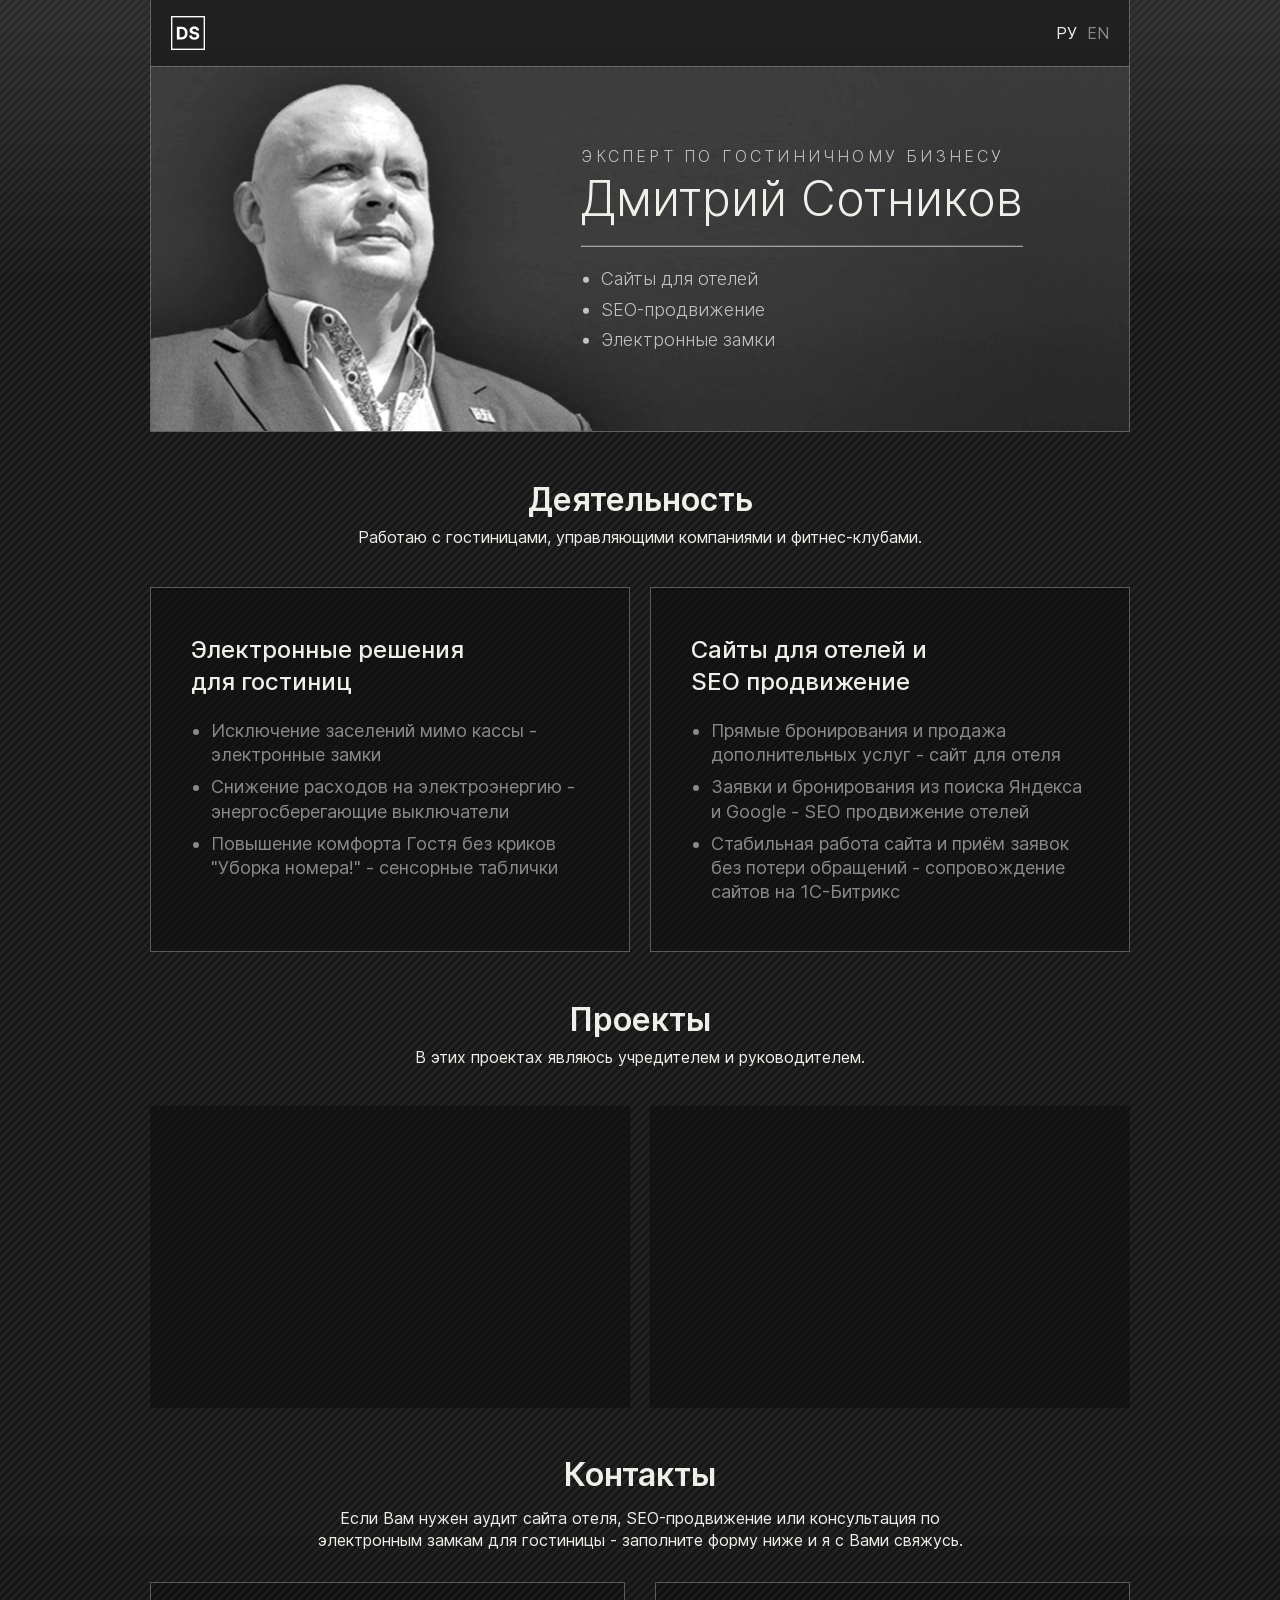
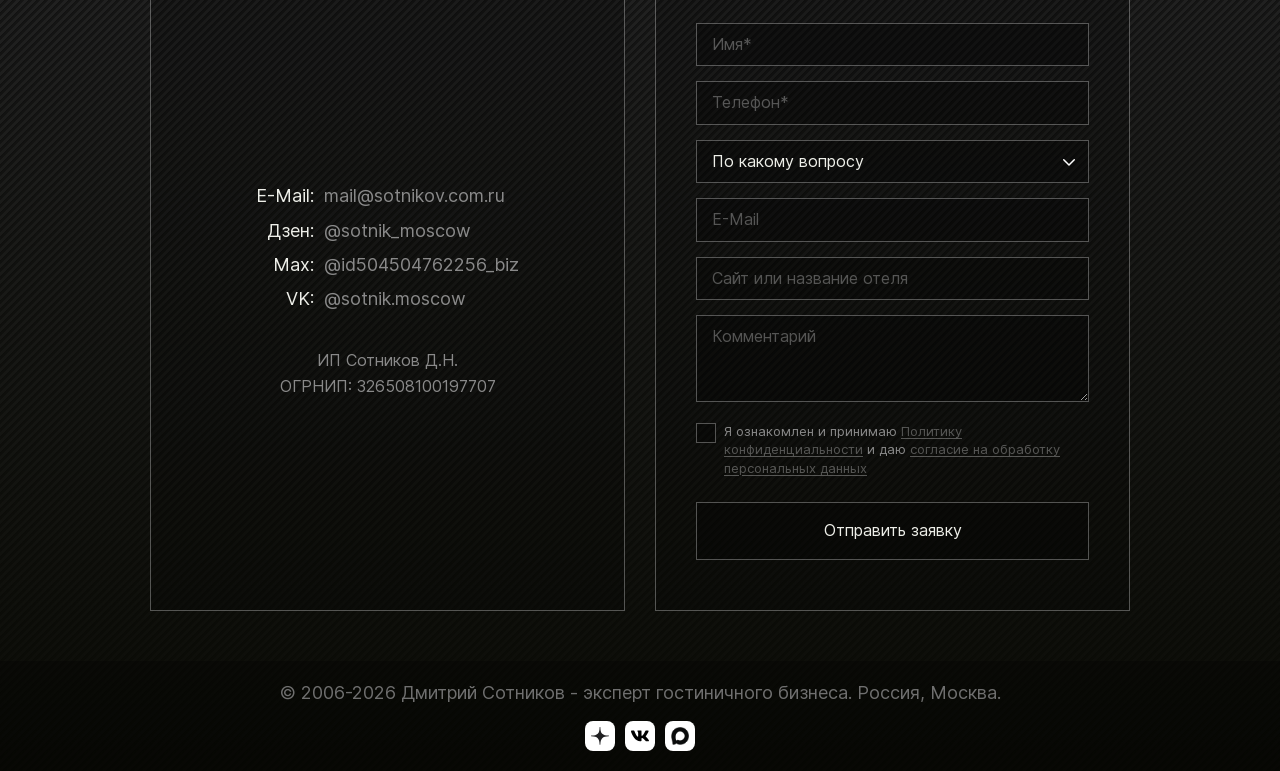
==== commit 7178c324: "Added version 2.3 cache busting parameter to form-submit.js script across both language versions" ====
--- a/index.html
+++ b/index.html
@@ -277,7 +277,7 @@
 		</div>
 	</footer>
 	<script src="js/imask.min.js"></script>
-	<script src="js/form-submit.js"></script>
+	<script src="js/form-submit.js?v=2.3"></script>
 </body>
 
 </html>
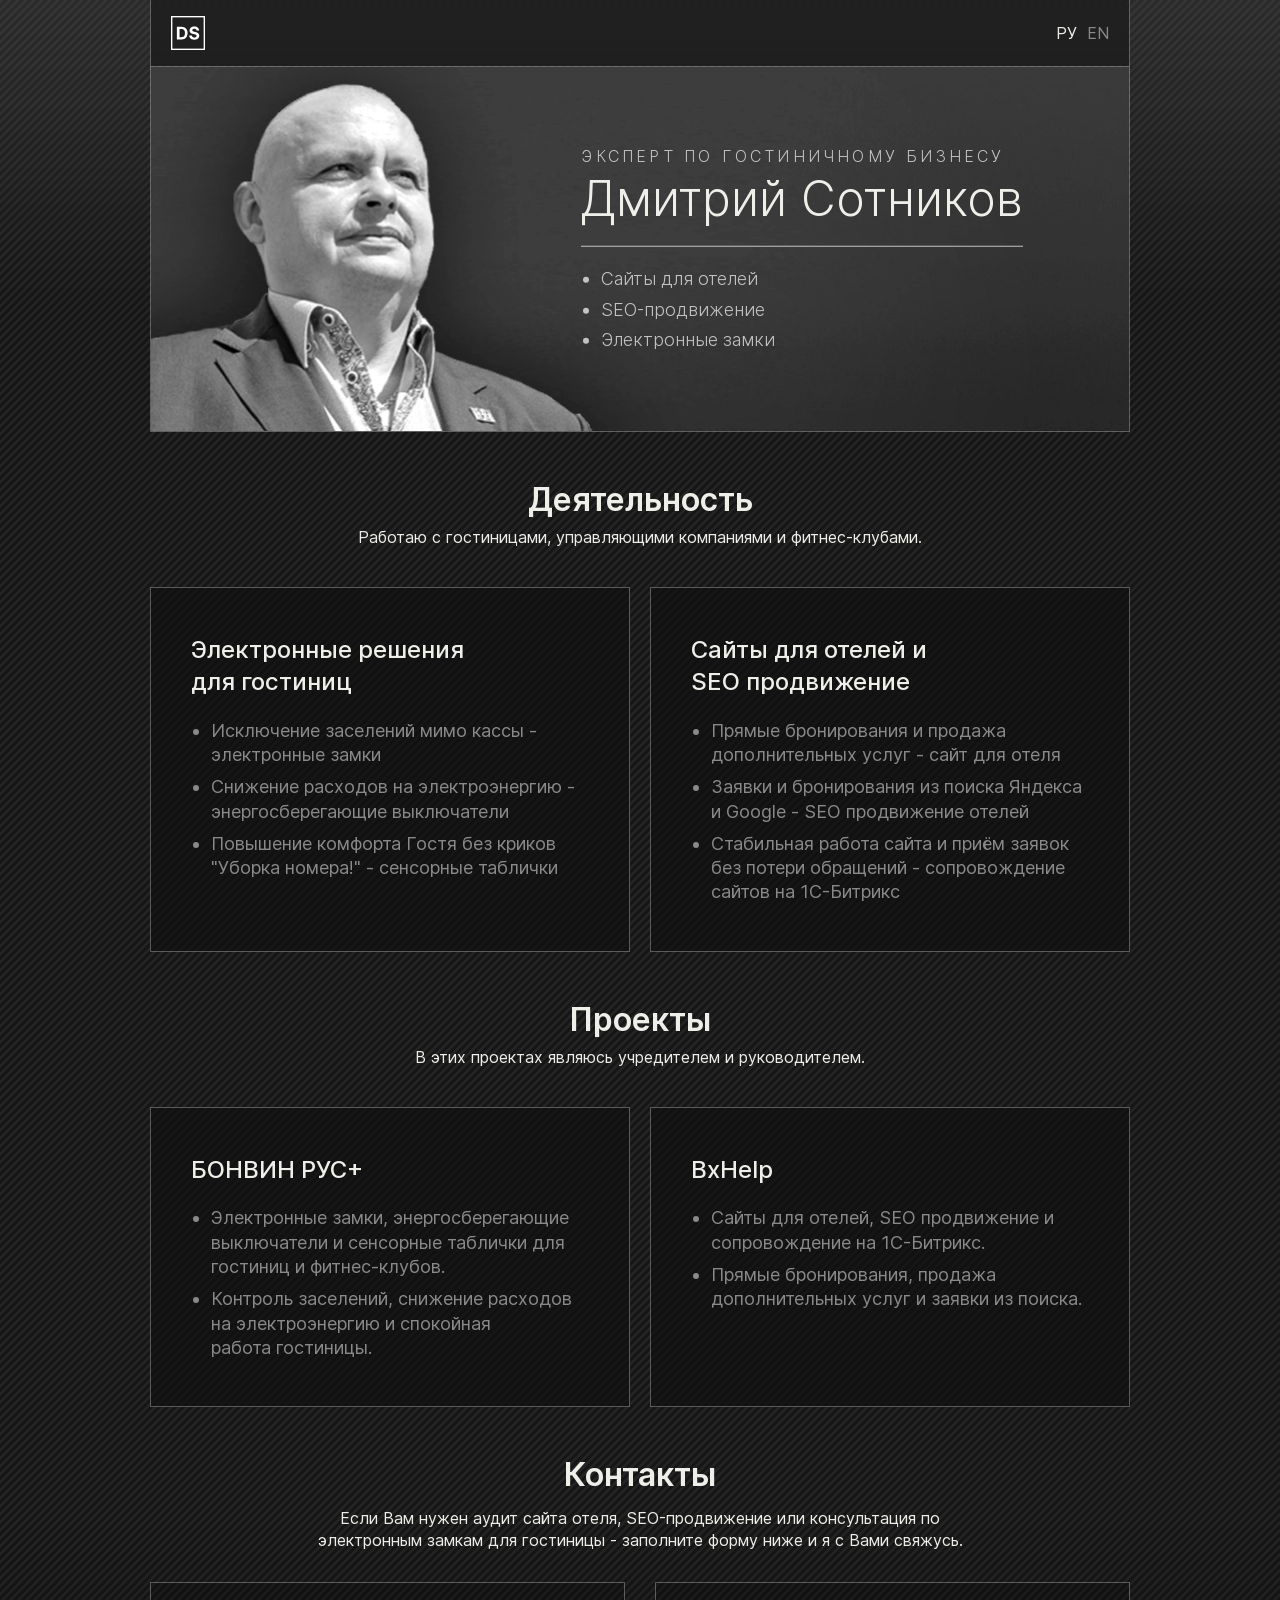
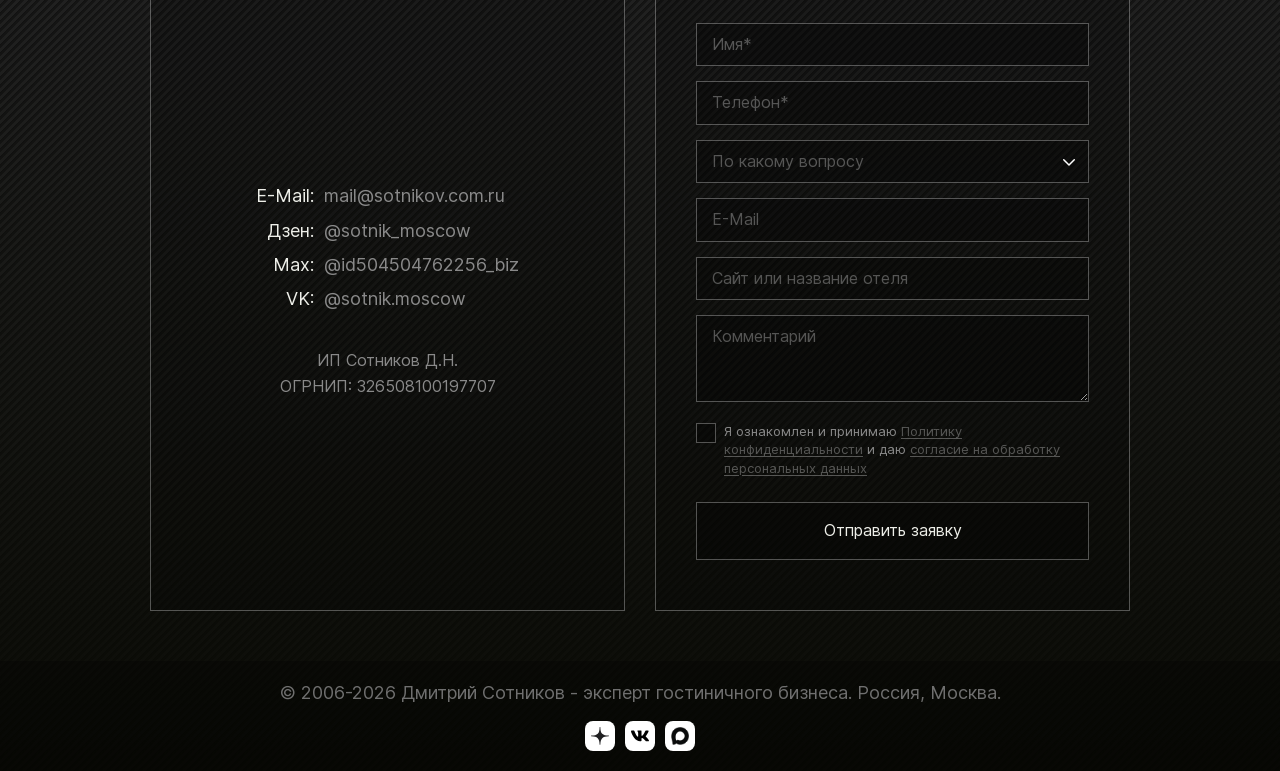
==== commit 45cc477b: "Updated CSS versioning to 2.4, added custom select dropdown component with trigger, options list, an" ====
--- a/index.html
+++ b/index.html
@@ -10,7 +10,7 @@
 	<meta name="description"
 		content="Дмитрий Сотников - эксперт гостиничного бизнеса. Сайты для отелей, SEO продвижение сайтов отелей и электронные замки для гостиниц.">
 
-	<link rel="stylesheet" href="css/main.css?v=2.3" type="text/css">
+	<link rel="stylesheet" href="css/main.css?v=3.1" type="text/css">
 	<link rel="icon" href="favicon.ico?v2" type="image/x-icon">
 
 	<!-- START SEO HEAD sotnikov.com.ru -->
@@ -277,7 +277,7 @@
 		</div>
 	</footer>
 	<script src="js/imask.min.js"></script>
-	<script src="js/form-submit.js?v=2.3"></script>
+	<script src="js/form-submit.js?v=3.1"></script>
 </body>
 
 </html>
--- a/css/main.css
+++ b/css/main.css
@@ -1 +1 @@
-html{font-family:sans-serif;-ms-text-size-adjust:100%;-webkit-text-size-adjust:100%}body{margin:0}article,aside,details,figcaption,figure,footer,header,hgroup,main,nav,section,summary{display:block}audio,canvas,progress,video{display:inline-block;vertical-align:baseline}audio:not([controls]){display:none;height:0}[hidden],template{display:none}a{background:rgba(0,0,0,0)}a:active,a:hover{outline:0}abbr[title]{border-bottom:1px dotted}b,strong{font-weight:700}dfn{font-style:italic}h1{font-size:2em;margin:.67em 0}mark{background-color:rgba(0,0,0,0)}small{font-size:80%}sub,sup{font-size:75%;line-height:0;position:relative;vertical-align:baseline}sup{top:-0.5em}sub{bottom:-0.25em}img{border:0}svg:not(:root){overflow:hidden}figure{margin:1em 40px}hr{-webkit-box-sizing:content-box;box-sizing:content-box;height:0}pre{overflow:auto}code,kbd,pre,samp{font-family:monospace,monospace;font-size:1em}button,input,optgroup,select,textarea{color:inherit;font:inherit;margin:0}button{overflow:visible}button,select{text-transform:none}button,html input[type=button],input[type=reset],input[type=submit]{-webkit-appearance:button;cursor:pointer}button[disabled],html input[disabled]{cursor:default}button::-moz-focus-inner,input::-moz-focus-inner{border:0;padding:0}input{line-height:normal}input[type=checkbox],input[type=radio]{-webkit-box-sizing:border-box;box-sizing:border-box;padding:0}input[type=number]::-webkit-inner-spin-button,input[type=number]::-webkit-outer-spin-button{height:auto}input[type=search]{-webkit-appearance:textfield;-webkit-box-sizing:content-box;box-sizing:content-box}input[type=search]::-webkit-search-cancel-button,input[type=search]::-webkit-search-decoration{-webkit-appearance:none}legend{border:0;padding:0}textarea{overflow:auto}optgroup{font-weight:600}table{border-collapse:collapse;border-spacing:0}td,th{padding:0}:root{--prime: #496082;--prime-text: #293445;--white: #EEEFE9;--white-fade: rgba(255, 255, 255, 0.3);--black: #070802;--dark: #293445;--gray: #898989;--gray-light: #898989;--bg-light: #EEEFE9;--bg: #070802;--cont: 980px;--cont-padd: 20px;--radius: 10px;--section-spacing: 25px}@media screen and (max-width: 993px){:root{--section-spacing: 32px}}@media screen and (max-width: 700px){:root{--cont-padd: 10px;--section-spacing: 25px}}@font-face{font-family:"Inter";font-style:normal;font-weight:400;font-display:swap;src:local("Inter"),local("Inter Regular"),url(../fonts/Inter-Regular.woff2) format("woff2"),url(../fonts/Inter-Regular.woff) format("woff")}@font-face{font-family:"Inter";font-style:normal;font-weight:300;font-display:swap;src:local("Inter"),local("Inter Light"),url(../fonts/Inter-Light.woff2) format("woff2"),url(../fonts/Inter-Light.woff) format("woff")}@font-face{font-family:"Inter";font-style:normal;font-weight:500;font-display:swap;src:local("Inter"),local("Inter Medium"),local("Inter-Medium"),url(../fonts/Inter-Medium.woff2) format("woff2"),url(../fonts/Inter-Medium.woff) format("woff")}@font-face{font-family:"Inter";font-style:normal;font-weight:600;font-display:swap;src:local("Inter"),local("Inter SemiBold"),local("Inter-SemiBold"),url(../fonts/Inter-SemiBold.woff2) format("woff2"),url(../fonts/Inter-SemiBold.woff) format("woff")}@font-face{font-family:"Inter";font-style:normal;font-weight:700;font-display:swap;src:local("Inter"),local("Inter Bold"),local("Inter-Bold"),url(../fonts/Inter-Bold.woff2) format("woff2"),url(../fonts/Inter-Bold.woff) format("woff")}.footer .links,.footer .container,.fx-cc,.contacts__card,.lang,.header .container,.checkbox,.contacts__onmob,.contacts__form .form-group,.contacts__form,.services__item,.fx-cc,body,.contacts__wrap,.services__wrap,.header .container{display:-webkit-box;display:-webkit-flex;display:-ms-flexbox;display:flex}.header .container{-webkit-box-pack:justify;-webkit-justify-content:space-between;-ms-flex-pack:justify;justify-content:space-between}.contacts__wrap,.services__wrap{-webkit-flex-wrap:wrap;-ms-flex-wrap:wrap;flex-wrap:wrap}.footer .container,.contacts__onmob,.contacts__form .form-group,.contacts__form,.contacts__card,.services__item,.fx-cc,body{-webkit-box-orient:vertical;-webkit-box-direction:normal;-webkit-flex-direction:column;-ms-flex-direction:column;flex-direction:column}.checkbox{-webkit-box-align:start;-webkit-align-items:flex-start;-ms-flex-align:start;align-items:flex-start}.lang,.header .container{-webkit-box-align:center;-webkit-align-items:center;-ms-flex-align:center;align-items:center}.contacts__card{-webkit-box-pack:center;-webkit-justify-content:center;-ms-flex-pack:center;justify-content:center}.footer .links,.footer .container,.fx-cc{-webkit-box-align:center;-webkit-align-items:center;-ms-flex-align:center;align-items:center;-webkit-box-pack:center;-webkit-justify-content:center;-ms-flex-pack:center;justify-content:center}.contacts__btn,.contacts__business,.contacts__descr,input,select,textarea{font-weight:400;font-size:16px;line-height:135%}@media screen and (max-width: 992px){.contacts__btn,.contacts__business,.contacts__descr,input,select,textarea{font-size:14px}}.footer p,.contacts__list li,ul{font-weight:400;font-size:18px;line-height:135%}@media screen and (max-width: 992px){.footer p,.contacts__list li,ul{font-size:16px}}.hero__descr{font-weight:400;font-size:20px;line-height:135%}@media screen and (max-width: 992px){.hero__descr{font-size:18px}}@media screen and (max-width: 700px){.hero__descr{font-size:14px}}h3,.h3,h4,.h4{font-weight:500;font-size:24px;line-height:135%}@media screen and (max-width: 992px){h3,.h3,h4,.h4{font-size:22px}}@media screen and (max-width: 700px){h3,.h3,h4,.h4{font-size:20px}}.contacts h2,h2{font-weight:600;font-size:32px;line-height:110%}@media screen and (max-width: 700px){.contacts h2,h2{font-size:24px}}.hero__title{font-weight:700;font-size:48px;line-height:110%}@media screen and (max-width: 993px){.hero__title{font-size:34px}}@media screen and (max-width: 700px){.hero__title{font-size:28px}}.contacts__wrap,.services__wrap{--gap: 20px;--col: 2;gap:var(--gap)}.contacts__wrap>*,.services__wrap>*{-webkit-flex-shrink:0;-ms-flex-negative:0;flex-shrink:0;width:-webkit-calc((100% - var(--gap)*(var(--col) - 1))/var(--col));width:calc((100% - var(--gap)*(var(--col) - 1))/var(--col))}*{padding:0;margin:0;-webkit-box-sizing:border-box;box-sizing:border-box;border:none;outline:none}html{scroll-behavior:smooth;color-scheme:dark}body,html{font-family:"Inter",sans-serif;font-weight:400;font-style:normal;font-optical-sizing:auto;background-color:var(--bg);color:var(--white)}body{min-height:100vh;position:relative;background-image:url("../images/bg.png");background-repeat:repeat-x;z-index:1}mark{color:var(--prime)}.container{width:-webkit-calc(100% - var(--cont-padd)*2);width:calc(100% - var(--cont-padd)*2);max-width:var(--cont);margin:0 auto}section{padding:var(--section-spacing) 0}img{display:block;max-width:100%;-o-object-fit:cover;object-fit:cover}.ic{display:block;--size: 37px;width:var(--size);min-width:var(--size);height:var(--size);aspect-ratio:1/1}ul{padding-left:20px;text-wrap:pretty;color:var(--gray)}ul li:not(:last-child){margin-bottom:8px}h4,h5,h6{font-weight:500}a,button{color:inherit;text-decoration:none;-webkit-transition:all ease .3s;-o-transition:all ease .3s;transition:all ease .3s;background-color:rgba(0,0,0,0)}a:hover,button:hover{opacity:.6}a:active,button:active{opacity:1;-webkit-transform:scale(0.98);-ms-transform:scale(0.98);transform:scale(0.98)}p{text-wrap:pretty}p:last-child{margin-bottom:0}input,select,textarea{padding:10px 15px;border:1px solid var(--white-fade);background-color:rgba(0,0,0,.3);color:var(--white);font-family:inherit}input::-webkit-input-placeholder, select::-webkit-input-placeholder, textarea::-webkit-input-placeholder{color:var(--white-fade)}input::-moz-placeholder, select::-moz-placeholder, textarea::-moz-placeholder{color:var(--white-fade)}input:-ms-input-placeholder, select:-ms-input-placeholder, textarea:-ms-input-placeholder{color:var(--white-fade)}input::-ms-input-placeholder, select::-ms-input-placeholder, textarea::-ms-input-placeholder{color:var(--white-fade)}input::placeholder,select::placeholder,textarea::placeholder{color:var(--white-fade)}input:focus,select:focus,textarea:focus{outline:none;border-color:var(--white)}select{-webkit-appearance:none;-moz-appearance:none;appearance:none;background-image:url("../images/chevron-down.svg");background-repeat:no-repeat;background-position:right 10px center;background-size:18px}textarea{resize:vertical;min-height:80px}.header .container{padding:16px var(--cont-padd);border-left:1px solid var(--white-fade);border-right:1px solid var(--white-fade);background-color:rgba(0,0,0,.3);-webkit-backdrop-filter:blur(2px);backdrop-filter:blur(2px)}.header.--single .container{border-bottom:1px solid var(--white-fade)}@media screen and (max-width: 700px){.header .container{padding:10px}.header *{font-size:14px}}.lang{gap:10px}.lang__item{color:var(--gray)}.lang__item:hover{color:var(--white)}.lang__item.--active{color:var(--white);pointer-events:none}.logo{max-width:34px}@media screen and (max-width: 700px){.logo{max-width:24px}}.hero{position:relative;z-index:1;padding:0 0 var(--section-spacing)}.hero .container{position:relative;border:1px solid var(--white-fade)}.hero__img{width:100%}.hero__content{position:absolute;top:50%;right:0;width:56%;-webkit-transform:translateY(-50%);-ms-transform:translateY(-50%);transform:translateY(-50%);padding:20px 40px 20px 0}.hero .hd{opacity:0;font-size:10px;position:absolute;pointer-events:none;top:0;left:0;margin:0}.hero__title{width:-webkit-fit-content;width:-moz-fit-content;width:fit-content;font-weight:300;margin:0 0 20px;padding-bottom:20px;border-bottom:1px solid hsla(0,0%,100%,.7)}.hero__descr{--fz: 16px;font-weight:300;font-size:var(--fz);text-wrap:balance;max-width:450px;letter-spacing:-webkit-calc(var(--fz)*.2);letter-spacing:calc(var(--fz)*.2);text-transform:uppercase;margin:0 0 6px;color:hsla(0,0%,100%,.7)}.hero__list{font-weight:300;color:hsla(0,0%,100%,.7)}.hero__list li:not(:last-child){margin-bottom:6px}@media screen and (max-width: 993px){.hero__descr{--fz: 12px}}@media screen and (max-width: 700px){.hero__img{min-height:170px}.hero__content{width:58%;padding:10px 15px 10px 0}.hero__title{padding-bottom:12px;margin-bottom:12px}.hero__text{font-size:14px}.hero__descr{--fz: 10px}}@media screen and (max-width: 540px){.hero__descr{--fz: 2.1vw;margin-bottom:.6vw}.hero__title{font-size:6vw;margin-bottom:2.5vw;padding-bottom:2.5vw}.hero__list li{font-size:3.2vw;line-height:110%}.hero__list li:not(:last-child){margin-bottom:1.3vw}.hero__text{width:95%;font-size:2.7vw;margin:0 0 0 auto}.hero__img{min-height:40vw}.hero__content{top:47%;width:65%}}.services h2{text-align:center;margin-bottom:10px}.services__descr{text-align:center;margin:0 0 40px}.services__wrap{--col: 2}.services__item{gap:20px;padding:46px 40px;border:1px solid var(--white-fade);background-color:rgba(0,0,0,.3);-webkit-backdrop-filter:blur(1px);backdrop-filter:blur(1px)}.services__item p{color:var(--gray)}.services h3{text-wrap:balance}@media screen and (max-width: 800px){.services__item{padding:37px 30px}}@media screen and (max-width: 700px){.services__descr{margin-bottom:20px}.services__wrap{--col: 1;--gap: 10px}.services__item{gap:10px;padding:20px 15px}}.contacts{text-align:center;margin-bottom:var(--section-spacing)}.contacts h2{margin:0 0 16px}.contacts__descr{max-width:700px;margin:0 auto 30px}.contacts__wrap{--col: 2;--gap: 30px;-webkit-box-align:stretch;-webkit-align-items:stretch;-ms-flex-align:stretch;align-items:stretch}@media screen and (max-width: 900px){.contacts__wrap{--col: 1}}.contacts__card{padding:40px 40px 50px;border:1px solid var(--white-fade);-webkit-box-align:center;-webkit-align-items:center;-ms-flex-align:center;align-items:center;gap:28px;background-color:rgba(0,0,0,.18)}@media screen and (max-width: 700px){.contacts__card{padding:32px 18px}}.contacts__list{padding-left:0;color:var(--gray-light);display:table}.contacts__list li{text-align:left;display:table-row}.contacts__list span{padding:5px 0;text-align:right;display:table-cell;color:var(--white)}.contacts__list a{padding-left:10px;display:table-cell;color:inherit;text-decoration:none}.contacts__business{color:var(--gray-light)}.contacts__business p{margin:5px 0}.contacts__form{-webkit-box-align:stretch;-webkit-align-items:stretch;-ms-flex-align:stretch;align-items:stretch;gap:15px;text-align:left;position:relative}.contacts__form #cnames{opacity:0;pointer-events:none;position:absolute;top:0;left:0}.contacts__form .form-group{gap:5px}.contacts .form-group--checkbox{margin-top:5px}.contacts__onmob{gap:20px}.contacts__onmob>*{margin:0}@media screen and (min-width: 901px){.contacts__onmob{display:none}}@media screen and (max-width: 900px){.contacts__card{gap:14px}.contacts__form{opacity:0;-webkit-transform:translateY(20px);-ms-transform:translateY(20px);transform:translateY(20px);-webkit-transition:all .3s ease;-o-transition:all .3s ease;transition:all .3s ease}.contacts__form.--active{-webkit-animation:fadeIn .8s ease forwards;animation:fadeIn .8s ease forwards}.contacts__form:not(.--active){display:none}.contacts .--hide-on-mobile{display:none !important}}@media screen and (min-width: 901px){.contacts__form{opacity:1 !important;-webkit-transform:none !important;-ms-transform:none !important;transform:none !important}}@-webkit-keyframes fadeIn{0%{opacity:0;-webkit-transform:translateY(20px);transform:translateY(20px)}100%{opacity:1;-webkit-transform:translateY(0);transform:translateY(0)}}@keyframes fadeIn{0%{opacity:0;-webkit-transform:translateY(20px);transform:translateY(20px)}100%{opacity:1;-webkit-transform:translateY(0);transform:translateY(0)}}.checkbox{gap:10px;position:relative;z-index:0}.checkbox__label{font-size:13px;line-height:1.4;color:var(--gray);padding-left:28px;cursor:pointer}.checkbox__label::after{content:"";position:absolute;left:0;top:0;display:block;width:18px;height:18px;margin-top:1px;border:1px solid var(--white-fade);background-color:rgba(0,0,0,.3);background-repeat:no-repeat;background-position:center center;-webkit-transition:border-color .3s,background-color .3s;-o-transition:border-color .3s,background-color .3s;transition:border-color .3s,background-color .3s;z-index:-1}.checkbox__label a{color:var(--white-fade);text-decoration:underline;text-underline-offset:2px}.checkbox__label a:hover{color:var(--white);opacity:1}.checkbox input[type=checkbox]{position:absolute;opacity:0;width:18px;height:18px;z-index:-1}.checkbox input[type=checkbox]:checked~label::after{border-color:var(--white);background-image:url("../images/check.svg");background-color:hsla(0,0%,100%,.1)}.checkbox input[type=checkbox]::after{opacity:1}.contacts__btn{display:-webkit-inline-box;display:-webkit-inline-flex;display:-ms-inline-flexbox;display:inline-flex;-webkit-box-align:center;-webkit-align-items:center;-ms-flex-align:center;align-items:center;-webkit-box-pack:center;-webkit-justify-content:center;-ms-flex-pack:center;justify-content:center;min-height:58px;padding:0 42px;border:1px solid var(--white-fade);background-color:rgba(0,0,0,.3);color:var(--white);text-decoration:none;cursor:pointer;-webkit-transition:background-color .3s,border-color .3s;-o-transition:background-color .3s,border-color .3s;transition:background-color .3s,border-color .3s}.contacts__btn:hover{background-color:hsla(0,0%,100%,.1);border-color:var(--white)}.contacts__btn--submit{margin-top:10px;width:100%}.article{padding:var(--section-spacing) 0}.article__back{display:inline-block;margin-bottom:20px;color:var(--bg-light);opacity:.7;text-decoration:none;font-size:14px;-webkit-transition:opacity .2s;-o-transition:opacity .2s;transition:opacity .2s}.article__back:hover{opacity:1}.article h1.hd{opacity:1;position:static;pointer-events:auto;font-size:32px;margin:0 0 30px;text-align:center}@media screen and (max-width: 700px){.article h1.hd{font-size:24px}}.article h2{font-size:22px;margin:40px 0 20px;color:var(--white)}@media screen and (max-width: 700px){.article h2{font-size:18px}}.article p{margin:12px 0;line-height:1.6;color:var(--bg-light);opacity:.7}.article ul{margin:12px 0;padding-left:25px}.article ul li{margin:8px 0;color:var(--gray-light);line-height:1.5}.article__content{margin:0 auto;padding:40px;border:1px solid var(--white-fade);background-color:rgba(0,0,0,.3)}@media screen and (max-width: 700px){.article__content{padding:20px}}.article__intro{font-size:16px;color:var(--white);margin-bottom:30px}.article__requisites{margin-top:20px;padding:20px;background-color:rgba(0,0,0,.2);border:1px solid var(--white-fade)}.article__requisites p{margin:8px 0}.article__requisites a{color:var(--white);text-decoration:none}.article__requisites a:hover{text-decoration:underline}.footer{padding:20px;margin-top:auto;text-align:center;color:#6f6f6f;background-color:rgba(0,0,0,.3)}.footer .container{gap:16px}.footer .links{gap:10px}.footer .links a{-webkit-border-radius:8px;border-radius:8px;padding:6px;background-color:#fff}.footer .links img{width:18px;height:18px;-o-object-fit:contain;object-fit:contain;-o-object-position:center center;object-position:center center}@media screen and (max-width: 900px){.footer p{width:100%;text-align:center}.footer .links{width:100%;margin:0 auto}}/*# sourceMappingURL=main.css.map */+html{font-family:sans-serif;-ms-text-size-adjust:100%;-webkit-text-size-adjust:100%}body{margin:0}article,aside,details,figcaption,figure,footer,header,hgroup,main,nav,section,summary{display:block}audio,canvas,progress,video{display:inline-block;vertical-align:baseline}audio:not([controls]){display:none;height:0}[hidden],template{display:none}a{background:rgba(0,0,0,0)}a:active,a:hover{outline:0}abbr[title]{border-bottom:1px dotted}b,strong{font-weight:700}dfn{font-style:italic}h1{font-size:2em;margin:.67em 0}mark{background-color:rgba(0,0,0,0)}small{font-size:80%}sub,sup{font-size:75%;line-height:0;position:relative;vertical-align:baseline}sup{top:-0.5em}sub{bottom:-0.25em}img{border:0}svg:not(:root){overflow:hidden}figure{margin:1em 40px}hr{-webkit-box-sizing:content-box;box-sizing:content-box;height:0}pre{overflow:auto}code,kbd,pre,samp{font-family:monospace,monospace;font-size:1em}button,input,optgroup,select,textarea{color:inherit;font:inherit;margin:0}button{overflow:visible}button,select{text-transform:none}button,html input[type=button],input[type=reset],input[type=submit]{-webkit-appearance:button;cursor:pointer}button[disabled],html input[disabled]{cursor:default}button::-moz-focus-inner,input::-moz-focus-inner{border:0;padding:0}input{line-height:normal}input[type=checkbox],input[type=radio]{-webkit-box-sizing:border-box;box-sizing:border-box;padding:0}input[type=number]::-webkit-inner-spin-button,input[type=number]::-webkit-outer-spin-button{height:auto}input[type=search]{-webkit-appearance:textfield;-webkit-box-sizing:content-box;box-sizing:content-box}input[type=search]::-webkit-search-cancel-button,input[type=search]::-webkit-search-decoration{-webkit-appearance:none}legend{border:0;padding:0}textarea{overflow:auto}optgroup{font-weight:600}table{border-collapse:collapse;border-spacing:0}td,th{padding:0}:root{--prime: #496082;--prime-text: #293445;--white: #EEEFE9;--white-fade: rgba(255, 255, 255, 0.3);--black: #070802;--dark: #293445;--gray: #898989;--gray-light: #898989;--bg-light: #EEEFE9;--bg: #070802;--cont: 980px;--cont-padd: 20px;--radius: 10px;--section-spacing: 25px}@media screen and (max-width: 993px){:root{--section-spacing: 32px}}@media screen and (max-width: 700px){:root{--cont-padd: 10px;--section-spacing: 25px}}@font-face{font-family:"Inter";font-style:normal;font-weight:400;font-display:swap;src:local("Inter"),local("Inter Regular"),url(../fonts/Inter-Regular.woff2) format("woff2"),url(../fonts/Inter-Regular.woff) format("woff")}@font-face{font-family:"Inter";font-style:normal;font-weight:300;font-display:swap;src:local("Inter"),local("Inter Light"),url(../fonts/Inter-Light.woff2) format("woff2"),url(../fonts/Inter-Light.woff) format("woff")}@font-face{font-family:"Inter";font-style:normal;font-weight:500;font-display:swap;src:local("Inter"),local("Inter Medium"),local("Inter-Medium"),url(../fonts/Inter-Medium.woff2) format("woff2"),url(../fonts/Inter-Medium.woff) format("woff")}@font-face{font-family:"Inter";font-style:normal;font-weight:600;font-display:swap;src:local("Inter"),local("Inter SemiBold"),local("Inter-SemiBold"),url(../fonts/Inter-SemiBold.woff2) format("woff2"),url(../fonts/Inter-SemiBold.woff) format("woff")}@font-face{font-family:"Inter";font-style:normal;font-weight:700;font-display:swap;src:local("Inter"),local("Inter Bold"),local("Inter-Bold"),url(../fonts/Inter-Bold.woff2) format("woff2"),url(../fonts/Inter-Bold.woff) format("woff")}.footer .links,.footer .container,.fx-cc,.contacts__card,.lang,.header .container,.checkbox,.contacts__onmob,.contacts__form .form-group,.contacts__form,.services__item,.fx-cc,body,.contacts__wrap,.services__wrap,.header .container{display:-webkit-box;display:-webkit-flex;display:-ms-flexbox;display:flex}.header .container{-webkit-box-pack:justify;-webkit-justify-content:space-between;-ms-flex-pack:justify;justify-content:space-between}.contacts__wrap,.services__wrap{-webkit-flex-wrap:wrap;-ms-flex-wrap:wrap;flex-wrap:wrap}.footer .container,.contacts__onmob,.contacts__form .form-group,.contacts__form,.contacts__card,.services__item,.fx-cc,body{-webkit-box-orient:vertical;-webkit-box-direction:normal;-webkit-flex-direction:column;-ms-flex-direction:column;flex-direction:column}.checkbox{-webkit-box-align:start;-webkit-align-items:flex-start;-ms-flex-align:start;align-items:flex-start}.lang,.header .container{-webkit-box-align:center;-webkit-align-items:center;-ms-flex-align:center;align-items:center}.contacts__card{-webkit-box-pack:center;-webkit-justify-content:center;-ms-flex-pack:center;justify-content:center}.footer .links,.footer .container,.fx-cc{-webkit-box-align:center;-webkit-align-items:center;-ms-flex-align:center;align-items:center;-webkit-box-pack:center;-webkit-justify-content:center;-ms-flex-pack:center;justify-content:center}.contacts__btn,.contacts__business,.contacts__descr,.custom-select__option,.custom-select__trigger,input,select,textarea{font-weight:400;font-size:16px;line-height:135%}@media screen and (max-width: 992px){.contacts__btn,.contacts__business,.contacts__descr,.custom-select__option,.custom-select__trigger,input,select,textarea{font-size:14px}}.footer p,.contacts__list li,ul{font-weight:400;font-size:18px;line-height:135%}@media screen and (max-width: 992px){.footer p,.contacts__list li,ul{font-size:16px}}.hero__descr{font-weight:400;font-size:20px;line-height:135%}@media screen and (max-width: 992px){.hero__descr{font-size:18px}}@media screen and (max-width: 700px){.hero__descr{font-size:14px}}h3,.h3,h4,.h4{font-weight:500;font-size:24px;line-height:135%}@media screen and (max-width: 992px){h3,.h3,h4,.h4{font-size:22px}}@media screen and (max-width: 700px){h3,.h3,h4,.h4{font-size:20px}}.contacts h2,h2{font-weight:600;font-size:32px;line-height:110%}@media screen and (max-width: 700px){.contacts h2,h2{font-size:24px}}.hero__title{font-weight:700;font-size:48px;line-height:110%}@media screen and (max-width: 993px){.hero__title{font-size:34px}}@media screen and (max-width: 700px){.hero__title{font-size:28px}}.contacts__wrap,.services__wrap{--gap: 20px;--col: 2;gap:var(--gap)}.contacts__wrap>*,.services__wrap>*{-webkit-flex-shrink:0;-ms-flex-negative:0;flex-shrink:0;width:-webkit-calc((100% - var(--gap)*(var(--col) - 1))/var(--col));width:calc((100% - var(--gap)*(var(--col) - 1))/var(--col))}*{padding:0;margin:0;-webkit-box-sizing:border-box;box-sizing:border-box;border:none;outline:none}html{scroll-behavior:smooth;color-scheme:dark}body,html{font-family:"Inter",sans-serif;font-weight:400;font-style:normal;font-optical-sizing:auto;background-color:var(--bg);color:var(--white)}body{min-height:100vh;position:relative;background-image:url("../images/bg.png");background-repeat:repeat-x;z-index:1}mark{color:var(--prime)}.container{width:-webkit-calc(100% - var(--cont-padd)*2);width:calc(100% - var(--cont-padd)*2);max-width:var(--cont);margin:0 auto}section{padding:var(--section-spacing) 0}img{display:block;max-width:100%;-o-object-fit:cover;object-fit:cover}.ic{display:block;--size: 37px;width:var(--size);min-width:var(--size);height:var(--size);aspect-ratio:1/1}ul{padding-left:20px;text-wrap:pretty;color:var(--gray)}ul li:not(:last-child){margin-bottom:8px}h4,h5,h6{font-weight:500}a,button{color:inherit;text-decoration:none;-webkit-transition:all ease .3s;-o-transition:all ease .3s;transition:all ease .3s;background-color:rgba(0,0,0,0)}a:hover,button:hover{opacity:.6}a:active,button:active{opacity:1;-webkit-transform:scale(0.98);-ms-transform:scale(0.98);transform:scale(0.98)}p{text-wrap:pretty}p:last-child{margin-bottom:0}input,select,textarea{padding:10px 15px;border:1px solid var(--white-fade);background-color:rgba(0,0,0,.3);color:var(--white);font-family:inherit}input::-webkit-input-placeholder, select::-webkit-input-placeholder, textarea::-webkit-input-placeholder{color:var(--white-fade)}input::-moz-placeholder, select::-moz-placeholder, textarea::-moz-placeholder{color:var(--white-fade)}input:-ms-input-placeholder, select:-ms-input-placeholder, textarea:-ms-input-placeholder{color:var(--white-fade)}input::-ms-input-placeholder, select::-ms-input-placeholder, textarea::-ms-input-placeholder{color:var(--white-fade)}input::placeholder,select::placeholder,textarea::placeholder{color:var(--white-fade)}input:focus,select:focus,textarea:focus{outline:none;border-color:var(--white)}select{-webkit-appearance:none;-moz-appearance:none;appearance:none;background-image:url("../images/chevron-down.svg");background-repeat:no-repeat;background-position:right 10px center;background-size:18px}.custom-select{position:relative}.custom-select select{display:none}.custom-select__trigger{padding:10px 15px;border:1px solid var(--white-fade);background-color:rgba(0,0,0,.3);color:var(--white-fade);cursor:pointer;background-image:url("../images/chevron-down.svg");background-repeat:no-repeat;background-position:right 10px center;background-size:18px;-webkit-transition:border-color .3s,color .3s;-o-transition:border-color .3s,color .3s;transition:border-color .3s,color .3s;-webkit-user-select:none;-moz-user-select:none;-ms-user-select:none;user-select:none}.custom-select__trigger.--selected{color:var(--white)}.custom-select.--open .custom-select__trigger{border-color:var(--white)}.custom-select.--open .custom-select__arrow{-webkit-transform:rotate(180deg);-ms-transform:rotate(180deg);transform:rotate(180deg)}.custom-select__options{position:absolute;top:-webkit-calc(100% + 2px);top:calc(100% + 2px);left:0;right:0;z-index:10;border:1px solid var(--white-fade);background-color:rgba(7,8,2,.95);-webkit-backdrop-filter:blur(10px);backdrop-filter:blur(10px);overflow:hidden;opacity:0;visibility:hidden;-webkit-transform:translateY(-5px);-ms-transform:translateY(-5px);transform:translateY(-5px);-webkit-transition:all .25s ease;-o-transition:all .25s ease;transition:all .25s ease}.custom-select.--open .custom-select__options{opacity:1;visibility:visible;-webkit-transform:translateY(0);-ms-transform:translateY(0);transform:translateY(0)}.custom-select__option{padding:10px 15px;color:var(--gray);cursor:pointer;-webkit-transition:background-color .2s,color .2s;-o-transition:background-color .2s,color .2s;transition:background-color .2s,color .2s}.custom-select__option:hover{background-color:hsla(0,0%,100%,.08);color:var(--white)}.custom-select__option.--selected{color:var(--white);background-color:hsla(0,0%,100%,.05)}textarea{resize:vertical;min-height:80px}.header .container{padding:16px var(--cont-padd);border-left:1px solid var(--white-fade);border-right:1px solid var(--white-fade);background-color:rgba(0,0,0,.3);-webkit-backdrop-filter:blur(2px);backdrop-filter:blur(2px)}.header.--single .container{border-bottom:1px solid var(--white-fade)}@media screen and (max-width: 700px){.header .container{padding:10px}.header *{font-size:14px}}.lang{gap:10px}.lang__item{color:var(--gray)}.lang__item:hover{color:var(--white)}.lang__item.--active{color:var(--white);pointer-events:none}.logo{max-width:34px}@media screen and (max-width: 700px){.logo{max-width:24px}}.hero{position:relative;z-index:1;padding:0 0 var(--section-spacing)}.hero .container{position:relative;border:1px solid var(--white-fade)}.hero__img{width:100%}.hero__content{position:absolute;top:50%;right:0;width:56%;-webkit-transform:translateY(-50%);-ms-transform:translateY(-50%);transform:translateY(-50%);padding:20px 40px 20px 0}.hero .hd{opacity:0;font-size:10px;position:absolute;pointer-events:none;top:0;left:0;margin:0}.hero__title{width:-webkit-fit-content;width:-moz-fit-content;width:fit-content;font-weight:300;margin:0 0 20px;padding-bottom:20px;border-bottom:1px solid hsla(0,0%,100%,.7)}.hero__descr{--fz: 16px;font-weight:300;font-size:var(--fz);text-wrap:balance;max-width:450px;letter-spacing:-webkit-calc(var(--fz)*.2);letter-spacing:calc(var(--fz)*.2);text-transform:uppercase;margin:0 0 6px;color:hsla(0,0%,100%,.7)}.hero__list{font-weight:300;color:hsla(0,0%,100%,.7)}.hero__list li:not(:last-child){margin-bottom:6px}@media screen and (max-width: 993px){.hero__descr{--fz: 12px}}@media screen and (max-width: 700px){.hero__img{min-height:170px}.hero__content{width:58%;padding:10px 15px 10px 0}.hero__title{padding-bottom:12px;margin-bottom:12px}.hero__text{font-size:14px}.hero__descr{--fz: 10px}}@media screen and (max-width: 540px){.hero__descr{--fz: 2.1vw;margin-bottom:.6vw}.hero__title{font-size:6vw;margin-bottom:2.5vw;padding-bottom:2.5vw}.hero__list li{font-size:3.2vw;line-height:110%}.hero__list li:not(:last-child){margin-bottom:1.3vw}.hero__text{width:95%;font-size:2.7vw;margin:0 0 0 auto}.hero__img{min-height:40vw}.hero__content{top:47%;width:65%}}.services h2{text-align:center;margin-bottom:10px}.services__descr{text-align:center;margin:0 0 40px}.services__wrap{--col: 2}.services__item{gap:20px;padding:46px 40px;border:1px solid var(--white-fade);background-color:rgba(0,0,0,.3);-webkit-backdrop-filter:blur(1px);backdrop-filter:blur(1px)}.services__item p{color:var(--gray)}.services h3{text-wrap:balance}@media screen and (max-width: 800px){.services__item{padding:37px 30px}}@media screen and (max-width: 700px){.services__descr{margin-bottom:20px}.services__wrap{--col: 1;--gap: 10px}.services__item{gap:10px;padding:20px 15px}}.contacts{text-align:center;margin-bottom:var(--section-spacing)}.contacts h2{margin:0 0 16px}.contacts__descr{max-width:700px;margin:0 auto 30px}.contacts__wrap{--col: 2;--gap: 30px;-webkit-box-align:stretch;-webkit-align-items:stretch;-ms-flex-align:stretch;align-items:stretch}@media screen and (max-width: 900px){.contacts__wrap{--col: 1}}.contacts__card{padding:40px 40px 50px;border:1px solid var(--white-fade);-webkit-box-align:center;-webkit-align-items:center;-ms-flex-align:center;align-items:center;gap:28px;background-color:rgba(0,0,0,.18)}@media screen and (max-width: 700px){.contacts__card{padding:32px 18px}}.contacts__list{padding-left:0;color:var(--gray-light);display:table}.contacts__list li{text-align:left;display:table-row}.contacts__list span{padding:5px 0;text-align:right;display:table-cell;color:var(--white)}.contacts__list a{padding-left:10px;display:table-cell;color:inherit;text-decoration:none}.contacts__business{color:var(--gray-light)}.contacts__business p{margin:5px 0}.contacts__form{-webkit-box-align:stretch;-webkit-align-items:stretch;-ms-flex-align:stretch;align-items:stretch;gap:15px;text-align:left;position:relative}.contacts__form #cnames{opacity:0;pointer-events:none;position:absolute;top:0;left:0}.contacts__form .form-group{gap:5px}.contacts .form-group--checkbox{margin-top:5px}.contacts__onmob{gap:20px}.contacts__onmob>*{margin:0}@media screen and (min-width: 901px){.contacts__onmob{display:none}}@media screen and (max-width: 900px){.contacts__card{gap:14px}.contacts__form{opacity:0;-webkit-transform:translateY(20px);-ms-transform:translateY(20px);transform:translateY(20px);-webkit-transition:all .3s ease;-o-transition:all .3s ease;transition:all .3s ease}.contacts__form.--active{-webkit-animation:fadeIn .8s ease forwards;animation:fadeIn .8s ease forwards}.contacts__form:not(.--active){display:none}.contacts .--hide-on-mobile{display:none !important}}@media screen and (min-width: 901px){.contacts__form{opacity:1 !important;-webkit-transform:none !important;-ms-transform:none !important;transform:none !important}}@-webkit-keyframes fadeIn{0%{opacity:0;-webkit-transform:translateY(20px);transform:translateY(20px)}100%{opacity:1;-webkit-transform:translateY(0);transform:translateY(0)}}@keyframes fadeIn{0%{opacity:0;-webkit-transform:translateY(20px);transform:translateY(20px)}100%{opacity:1;-webkit-transform:translateY(0);transform:translateY(0)}}.checkbox{gap:10px;position:relative;z-index:0}.checkbox__label{font-size:13px;line-height:1.4;color:var(--gray);padding-left:28px;cursor:pointer}.checkbox__label::after{content:"";position:absolute;left:0;top:0;display:block;width:18px;height:18px;margin-top:1px;border:1px solid var(--white-fade);background-color:rgba(0,0,0,.3);background-repeat:no-repeat;background-position:center center;-webkit-transition:border-color .3s,background-color .3s;-o-transition:border-color .3s,background-color .3s;transition:border-color .3s,background-color .3s;z-index:-1}.checkbox__label a{color:var(--white-fade);text-decoration:underline;text-underline-offset:2px}.checkbox__label a:hover{color:var(--white);opacity:1}.checkbox input[type=checkbox]{position:absolute;opacity:0;width:18px;height:18px;z-index:-1}.checkbox input[type=checkbox]:checked~label::after{border-color:var(--white);background-image:url("../images/check.svg");background-color:hsla(0,0%,100%,.1)}.checkbox input[type=checkbox]::after{opacity:1}.contacts__btn{display:-webkit-inline-box;display:-webkit-inline-flex;display:-ms-inline-flexbox;display:inline-flex;-webkit-box-align:center;-webkit-align-items:center;-ms-flex-align:center;align-items:center;-webkit-box-pack:center;-webkit-justify-content:center;-ms-flex-pack:center;justify-content:center;min-height:58px;padding:0 42px;border:1px solid var(--white-fade);background-color:rgba(0,0,0,.3);color:var(--white);text-decoration:none;cursor:pointer;-webkit-transition:background-color .3s,border-color .3s;-o-transition:background-color .3s,border-color .3s;transition:background-color .3s,border-color .3s}.contacts__btn:hover{background-color:hsla(0,0%,100%,.1);border-color:var(--white)}.contacts__btn--submit{margin-top:10px;width:100%}.article{padding:var(--section-spacing) 0}.article__back{display:inline-block;margin-bottom:20px;color:var(--bg-light);opacity:.7;text-decoration:none;font-size:14px;-webkit-transition:opacity .2s;-o-transition:opacity .2s;transition:opacity .2s}.article__back:hover{opacity:1}.article h1.hd{opacity:1;position:static;pointer-events:auto;font-size:32px;margin:0 0 30px;text-align:center}@media screen and (max-width: 700px){.article h1.hd{font-size:24px}}.article h2{font-size:22px;margin:40px 0 20px;color:var(--white)}@media screen and (max-width: 700px){.article h2{font-size:18px}}.article p{margin:12px 0;line-height:1.6;color:var(--bg-light);opacity:.7}.article ul{margin:12px 0;padding-left:25px}.article ul li{margin:8px 0;color:var(--gray-light);line-height:1.5}.article__content{margin:0 auto;padding:40px;border:1px solid var(--white-fade);background-color:rgba(0,0,0,.3)}@media screen and (max-width: 700px){.article__content{padding:20px}}.article__intro{font-size:16px;color:var(--white);margin-bottom:30px}.article__requisites{margin-top:20px;padding:20px;background-color:rgba(0,0,0,.2);border:1px solid var(--white-fade)}.article__requisites p{margin:8px 0}.article__requisites a{color:var(--white);text-decoration:none}.article__requisites a:hover{text-decoration:underline}.footer{padding:20px;margin-top:auto;text-align:center;color:#6f6f6f;background-color:rgba(0,0,0,.3)}.footer .container{gap:16px}.footer .links{gap:10px}.footer .links a{-webkit-border-radius:8px;border-radius:8px;padding:6px;background-color:#fff}.footer .links img{width:18px;height:18px;-o-object-fit:contain;object-fit:contain;-o-object-position:center center;object-position:center center}@media screen and (max-width: 900px){.footer p{width:100%;text-align:center}.footer .links{width:100%;margin:0 auto}}/*# sourceMappingURL=main.css.map */
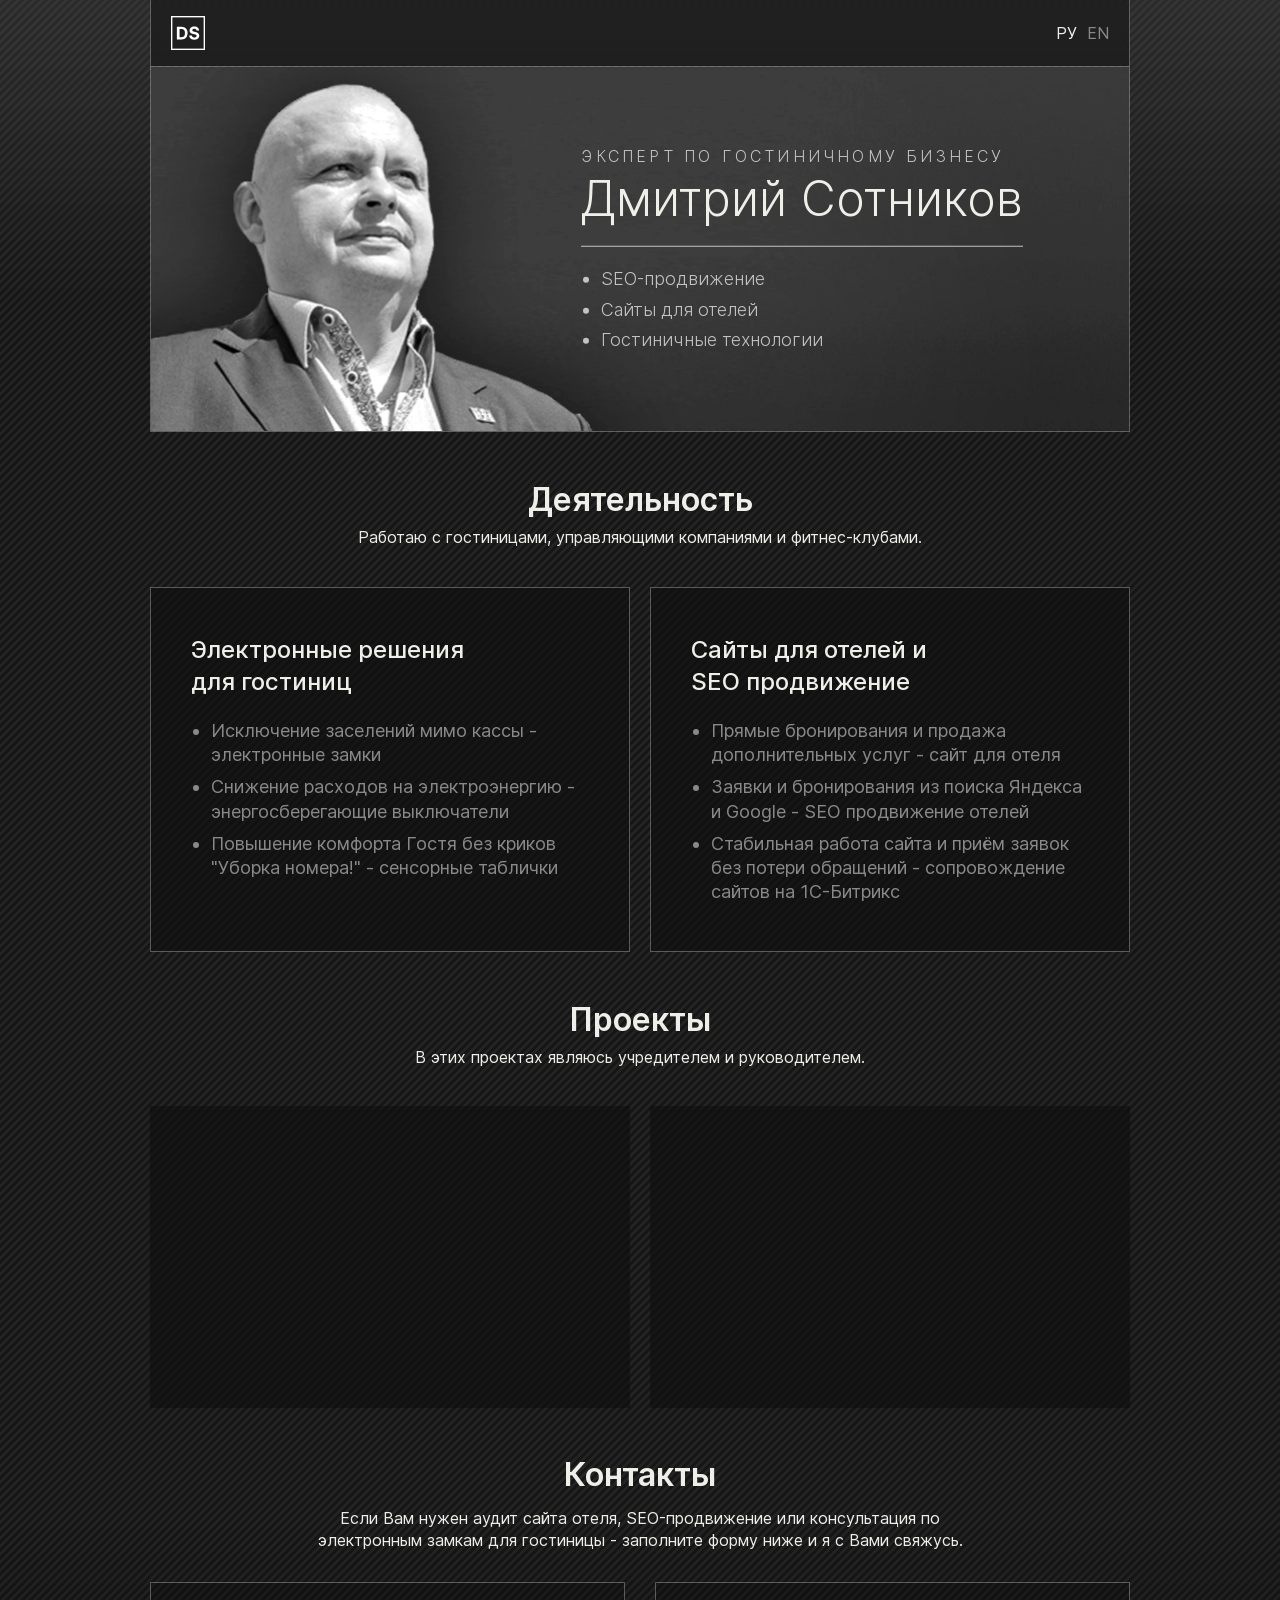
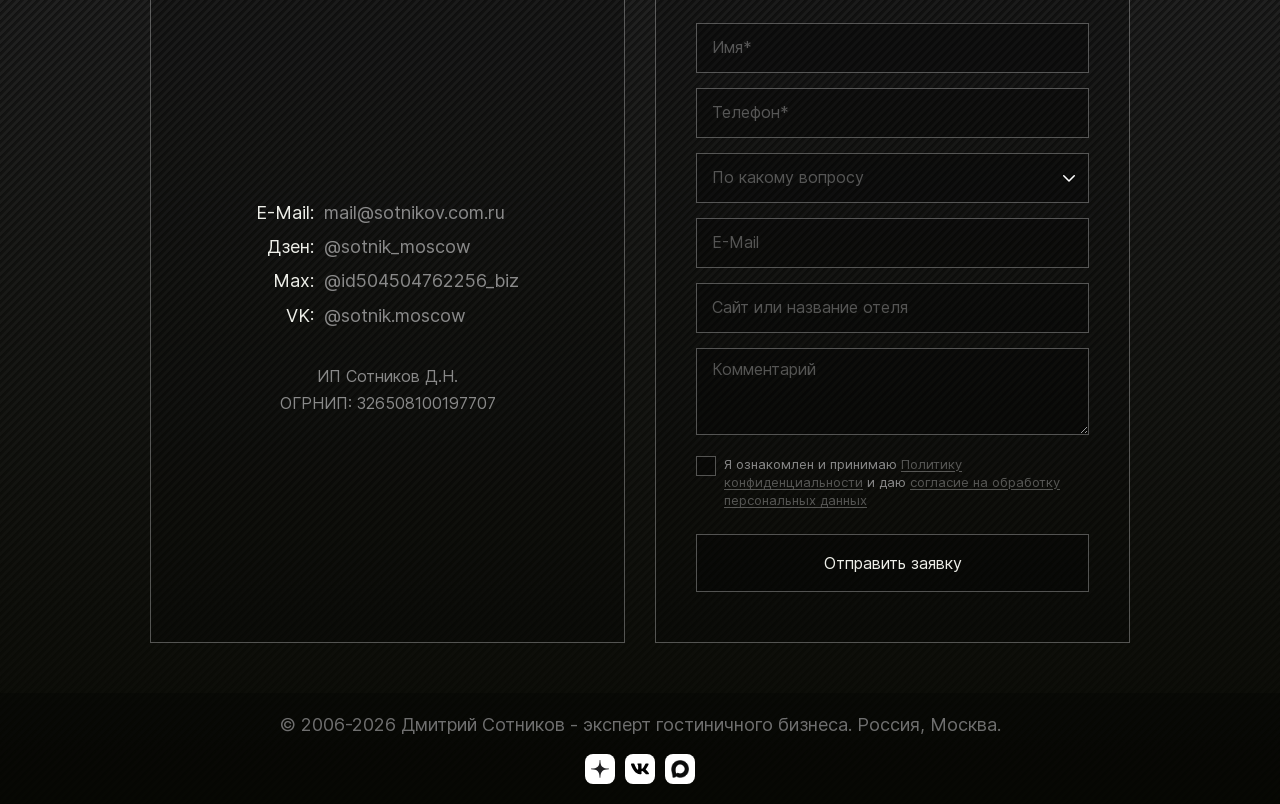
==== commit 6f2911ec: "Reordered hero list items to prioritize SEO promotion first and changed "Электронные замки"/"Electro" ====
--- a/index.html
+++ b/index.html
@@ -130,9 +130,9 @@
 					</h1>
 					<p class="hero__title">Дмитрий Сотников</p>
 					<ul class="hero__list">
+						<li>SEO-продвижение</li>
 						<li>Сайты для отелей</li>
-						<li>SEO-продвижение</li>
-						<li>Электронные замки</li>
+						<li>Гостиничные технологии</li>
 					</ul>
 				</div>
 			</div>
--- a/css/main.css
+++ b/css/main.css
@@ -1 +1 @@
-html{font-family:sans-serif;-ms-text-size-adjust:100%;-webkit-text-size-adjust:100%}body{margin:0}article,aside,details,figcaption,figure,footer,header,hgroup,main,nav,section,summary{display:block}audio,canvas,progress,video{display:inline-block;vertical-align:baseline}audio:not([controls]){display:none;height:0}[hidden],template{display:none}a{background:rgba(0,0,0,0)}a:active,a:hover{outline:0}abbr[title]{border-bottom:1px dotted}b,strong{font-weight:700}dfn{font-style:italic}h1{font-size:2em;margin:.67em 0}mark{background-color:rgba(0,0,0,0)}small{font-size:80%}sub,sup{font-size:75%;line-height:0;position:relative;vertical-align:baseline}sup{top:-0.5em}sub{bottom:-0.25em}img{border:0}svg:not(:root){overflow:hidden}figure{margin:1em 40px}hr{-webkit-box-sizing:content-box;box-sizing:content-box;height:0}pre{overflow:auto}code,kbd,pre,samp{font-family:monospace,monospace;font-size:1em}button,input,optgroup,select,textarea{color:inherit;font:inherit;margin:0}button{overflow:visible}button,select{text-transform:none}button,html input[type=button],input[type=reset],input[type=submit]{-webkit-appearance:button;cursor:pointer}button[disabled],html input[disabled]{cursor:default}button::-moz-focus-inner,input::-moz-focus-inner{border:0;padding:0}input{line-height:normal}input[type=checkbox],input[type=radio]{-webkit-box-sizing:border-box;box-sizing:border-box;padding:0}input[type=number]::-webkit-inner-spin-button,input[type=number]::-webkit-outer-spin-button{height:auto}input[type=search]{-webkit-appearance:textfield;-webkit-box-sizing:content-box;box-sizing:content-box}input[type=search]::-webkit-search-cancel-button,input[type=search]::-webkit-search-decoration{-webkit-appearance:none}legend{border:0;padding:0}textarea{overflow:auto}optgroup{font-weight:600}table{border-collapse:collapse;border-spacing:0}td,th{padding:0}:root{--prime: #496082;--prime-text: #293445;--white: #EEEFE9;--white-fade: rgba(255, 255, 255, 0.3);--black: #070802;--dark: #293445;--gray: #898989;--gray-light: #898989;--bg-light: #EEEFE9;--bg: #070802;--cont: 980px;--cont-padd: 20px;--radius: 10px;--section-spacing: 25px}@media screen and (max-width: 993px){:root{--section-spacing: 32px}}@media screen and (max-width: 700px){:root{--cont-padd: 10px;--section-spacing: 25px}}@font-face{font-family:"Inter";font-style:normal;font-weight:400;font-display:swap;src:local("Inter"),local("Inter Regular"),url(../fonts/Inter-Regular.woff2) format("woff2"),url(../fonts/Inter-Regular.woff) format("woff")}@font-face{font-family:"Inter";font-style:normal;font-weight:300;font-display:swap;src:local("Inter"),local("Inter Light"),url(../fonts/Inter-Light.woff2) format("woff2"),url(../fonts/Inter-Light.woff) format("woff")}@font-face{font-family:"Inter";font-style:normal;font-weight:500;font-display:swap;src:local("Inter"),local("Inter Medium"),local("Inter-Medium"),url(../fonts/Inter-Medium.woff2) format("woff2"),url(../fonts/Inter-Medium.woff) format("woff")}@font-face{font-family:"Inter";font-style:normal;font-weight:600;font-display:swap;src:local("Inter"),local("Inter SemiBold"),local("Inter-SemiBold"),url(../fonts/Inter-SemiBold.woff2) format("woff2"),url(../fonts/Inter-SemiBold.woff) format("woff")}@font-face{font-family:"Inter";font-style:normal;font-weight:700;font-display:swap;src:local("Inter"),local("Inter Bold"),local("Inter-Bold"),url(../fonts/Inter-Bold.woff2) format("woff2"),url(../fonts/Inter-Bold.woff) format("woff")}.footer .links,.footer .container,.fx-cc,.contacts__card,.lang,.header .container,.checkbox,.contacts__onmob,.contacts__form .form-group,.contacts__form,.services__item,.fx-cc,body,.contacts__wrap,.services__wrap,.header .container{display:-webkit-box;display:-webkit-flex;display:-ms-flexbox;display:flex}.header .container{-webkit-box-pack:justify;-webkit-justify-content:space-between;-ms-flex-pack:justify;justify-content:space-between}.contacts__wrap,.services__wrap{-webkit-flex-wrap:wrap;-ms-flex-wrap:wrap;flex-wrap:wrap}.footer .container,.contacts__onmob,.contacts__form .form-group,.contacts__form,.contacts__card,.services__item,.fx-cc,body{-webkit-box-orient:vertical;-webkit-box-direction:normal;-webkit-flex-direction:column;-ms-flex-direction:column;flex-direction:column}.checkbox{-webkit-box-align:start;-webkit-align-items:flex-start;-ms-flex-align:start;align-items:flex-start}.lang,.header .container{-webkit-box-align:center;-webkit-align-items:center;-ms-flex-align:center;align-items:center}.contacts__card{-webkit-box-pack:center;-webkit-justify-content:center;-ms-flex-pack:center;justify-content:center}.footer .links,.footer .container,.fx-cc{-webkit-box-align:center;-webkit-align-items:center;-ms-flex-align:center;align-items:center;-webkit-box-pack:center;-webkit-justify-content:center;-ms-flex-pack:center;justify-content:center}.contacts__btn,.contacts__business,.contacts__descr,.custom-select__option,.custom-select__trigger,input,select,textarea{font-weight:400;font-size:16px;line-height:135%}@media screen and (max-width: 992px){.contacts__btn,.contacts__business,.contacts__descr,.custom-select__option,.custom-select__trigger,input,select,textarea{font-size:14px}}.footer p,.contacts__list li,ul{font-weight:400;font-size:18px;line-height:135%}@media screen and (max-width: 992px){.footer p,.contacts__list li,ul{font-size:16px}}.hero__descr{font-weight:400;font-size:20px;line-height:135%}@media screen and (max-width: 992px){.hero__descr{font-size:18px}}@media screen and (max-width: 700px){.hero__descr{font-size:14px}}h3,.h3,h4,.h4{font-weight:500;font-size:24px;line-height:135%}@media screen and (max-width: 992px){h3,.h3,h4,.h4{font-size:22px}}@media screen and (max-width: 700px){h3,.h3,h4,.h4{font-size:20px}}.contacts h2,h2{font-weight:600;font-size:32px;line-height:110%}@media screen and (max-width: 700px){.contacts h2,h2{font-size:24px}}.hero__title{font-weight:700;font-size:48px;line-height:110%}@media screen and (max-width: 993px){.hero__title{font-size:34px}}@media screen and (max-width: 700px){.hero__title{font-size:28px}}.contacts__wrap,.services__wrap{--gap: 20px;--col: 2;gap:var(--gap)}.contacts__wrap>*,.services__wrap>*{-webkit-flex-shrink:0;-ms-flex-negative:0;flex-shrink:0;width:-webkit-calc((100% - var(--gap)*(var(--col) - 1))/var(--col));width:calc((100% - var(--gap)*(var(--col) - 1))/var(--col))}*{padding:0;margin:0;-webkit-box-sizing:border-box;box-sizing:border-box;border:none;outline:none}html{scroll-behavior:smooth;color-scheme:dark}body,html{font-family:"Inter",sans-serif;font-weight:400;font-style:normal;font-optical-sizing:auto;background-color:var(--bg);color:var(--white)}body{min-height:100vh;position:relative;background-image:url("../images/bg.png");background-repeat:repeat-x;z-index:1}mark{color:var(--prime)}.container{width:-webkit-calc(100% - var(--cont-padd)*2);width:calc(100% - var(--cont-padd)*2);max-width:var(--cont);margin:0 auto}section{padding:var(--section-spacing) 0}img{display:block;max-width:100%;-o-object-fit:cover;object-fit:cover}.ic{display:block;--size: 37px;width:var(--size);min-width:var(--size);height:var(--size);aspect-ratio:1/1}ul{padding-left:20px;text-wrap:pretty;color:var(--gray)}ul li:not(:last-child){margin-bottom:8px}h4,h5,h6{font-weight:500}a,button{color:inherit;text-decoration:none;-webkit-transition:all ease .3s;-o-transition:all ease .3s;transition:all ease .3s;background-color:rgba(0,0,0,0)}a:hover,button:hover{opacity:.6}a:active,button:active{opacity:1;-webkit-transform:scale(0.98);-ms-transform:scale(0.98);transform:scale(0.98)}p{text-wrap:pretty}p:last-child{margin-bottom:0}input,select,textarea{padding:10px 15px;border:1px solid var(--white-fade);background-color:rgba(0,0,0,.3);color:var(--white);font-family:inherit}input::-webkit-input-placeholder, select::-webkit-input-placeholder, textarea::-webkit-input-placeholder{color:var(--white-fade)}input::-moz-placeholder, select::-moz-placeholder, textarea::-moz-placeholder{color:var(--white-fade)}input:-ms-input-placeholder, select:-ms-input-placeholder, textarea:-ms-input-placeholder{color:var(--white-fade)}input::-ms-input-placeholder, select::-ms-input-placeholder, textarea::-ms-input-placeholder{color:var(--white-fade)}input::placeholder,select::placeholder,textarea::placeholder{color:var(--white-fade)}input:focus,select:focus,textarea:focus{outline:none;border-color:var(--white)}select{-webkit-appearance:none;-moz-appearance:none;appearance:none;background-image:url("../images/chevron-down.svg");background-repeat:no-repeat;background-position:right 10px center;background-size:18px}.custom-select{position:relative}.custom-select select{display:none}.custom-select__trigger{padding:10px 15px;border:1px solid var(--white-fade);background-color:rgba(0,0,0,.3);color:var(--white-fade);cursor:pointer;background-image:url("../images/chevron-down.svg");background-repeat:no-repeat;background-position:right 10px center;background-size:18px;-webkit-transition:border-color .3s,color .3s;-o-transition:border-color .3s,color .3s;transition:border-color .3s,color .3s;-webkit-user-select:none;-moz-user-select:none;-ms-user-select:none;user-select:none}.custom-select__trigger.--selected{color:var(--white)}.custom-select.--open .custom-select__trigger{border-color:var(--white)}.custom-select.--open .custom-select__arrow{-webkit-transform:rotate(180deg);-ms-transform:rotate(180deg);transform:rotate(180deg)}.custom-select__options{position:absolute;top:-webkit-calc(100% + 2px);top:calc(100% + 2px);left:0;right:0;z-index:10;border:1px solid var(--white-fade);background-color:rgba(7,8,2,.95);-webkit-backdrop-filter:blur(10px);backdrop-filter:blur(10px);overflow:hidden;opacity:0;visibility:hidden;-webkit-transform:translateY(-5px);-ms-transform:translateY(-5px);transform:translateY(-5px);-webkit-transition:all .25s ease;-o-transition:all .25s ease;transition:all .25s ease}.custom-select.--open .custom-select__options{opacity:1;visibility:visible;-webkit-transform:translateY(0);-ms-transform:translateY(0);transform:translateY(0)}.custom-select__option{padding:10px 15px;color:var(--gray);cursor:pointer;-webkit-transition:background-color .2s,color .2s;-o-transition:background-color .2s,color .2s;transition:background-color .2s,color .2s}.custom-select__option:hover{background-color:hsla(0,0%,100%,.08);color:var(--white)}.custom-select__option.--selected{color:var(--white);background-color:hsla(0,0%,100%,.05)}textarea{resize:vertical;min-height:80px}.header .container{padding:16px var(--cont-padd);border-left:1px solid var(--white-fade);border-right:1px solid var(--white-fade);background-color:rgba(0,0,0,.3);-webkit-backdrop-filter:blur(2px);backdrop-filter:blur(2px)}.header.--single .container{border-bottom:1px solid var(--white-fade)}@media screen and (max-width: 700px){.header .container{padding:10px}.header *{font-size:14px}}.lang{gap:10px}.lang__item{color:var(--gray)}.lang__item:hover{color:var(--white)}.lang__item.--active{color:var(--white);pointer-events:none}.logo{max-width:34px}@media screen and (max-width: 700px){.logo{max-width:24px}}.hero{position:relative;z-index:1;padding:0 0 var(--section-spacing)}.hero .container{position:relative;border:1px solid var(--white-fade)}.hero__img{width:100%}.hero__content{position:absolute;top:50%;right:0;width:56%;-webkit-transform:translateY(-50%);-ms-transform:translateY(-50%);transform:translateY(-50%);padding:20px 40px 20px 0}.hero .hd{opacity:0;font-size:10px;position:absolute;pointer-events:none;top:0;left:0;margin:0}.hero__title{width:-webkit-fit-content;width:-moz-fit-content;width:fit-content;font-weight:300;margin:0 0 20px;padding-bottom:20px;border-bottom:1px solid hsla(0,0%,100%,.7)}.hero__descr{--fz: 16px;font-weight:300;font-size:var(--fz);text-wrap:balance;max-width:450px;letter-spacing:-webkit-calc(var(--fz)*.2);letter-spacing:calc(var(--fz)*.2);text-transform:uppercase;margin:0 0 6px;color:hsla(0,0%,100%,.7)}.hero__list{font-weight:300;color:hsla(0,0%,100%,.7)}.hero__list li:not(:last-child){margin-bottom:6px}@media screen and (max-width: 993px){.hero__descr{--fz: 12px}}@media screen and (max-width: 700px){.hero__img{min-height:170px}.hero__content{width:58%;padding:10px 15px 10px 0}.hero__title{padding-bottom:12px;margin-bottom:12px}.hero__text{font-size:14px}.hero__descr{--fz: 10px}}@media screen and (max-width: 540px){.hero__descr{--fz: 2.1vw;margin-bottom:.6vw}.hero__title{font-size:6vw;margin-bottom:2.5vw;padding-bottom:2.5vw}.hero__list li{font-size:3.2vw;line-height:110%}.hero__list li:not(:last-child){margin-bottom:1.3vw}.hero__text{width:95%;font-size:2.7vw;margin:0 0 0 auto}.hero__img{min-height:40vw}.hero__content{top:47%;width:65%}}.services h2{text-align:center;margin-bottom:10px}.services__descr{text-align:center;margin:0 0 40px}.services__wrap{--col: 2}.services__item{gap:20px;padding:46px 40px;border:1px solid var(--white-fade);background-color:rgba(0,0,0,.3);-webkit-backdrop-filter:blur(1px);backdrop-filter:blur(1px)}.services__item p{color:var(--gray)}.services h3{text-wrap:balance}@media screen and (max-width: 800px){.services__item{padding:37px 30px}}@media screen and (max-width: 700px){.services__descr{margin-bottom:20px}.services__wrap{--col: 1;--gap: 10px}.services__item{gap:10px;padding:20px 15px}}.contacts{text-align:center;margin-bottom:var(--section-spacing)}.contacts h2{margin:0 0 16px}.contacts__descr{max-width:700px;margin:0 auto 30px}.contacts__wrap{--col: 2;--gap: 30px;-webkit-box-align:stretch;-webkit-align-items:stretch;-ms-flex-align:stretch;align-items:stretch}@media screen and (max-width: 900px){.contacts__wrap{--col: 1}}.contacts__card{padding:40px 40px 50px;border:1px solid var(--white-fade);-webkit-box-align:center;-webkit-align-items:center;-ms-flex-align:center;align-items:center;gap:28px;background-color:rgba(0,0,0,.18)}@media screen and (max-width: 700px){.contacts__card{padding:32px 18px}}.contacts__list{padding-left:0;color:var(--gray-light);display:table}.contacts__list li{text-align:left;display:table-row}.contacts__list span{padding:5px 0;text-align:right;display:table-cell;color:var(--white)}.contacts__list a{padding-left:10px;display:table-cell;color:inherit;text-decoration:none}.contacts__business{color:var(--gray-light)}.contacts__business p{margin:5px 0}.contacts__form{-webkit-box-align:stretch;-webkit-align-items:stretch;-ms-flex-align:stretch;align-items:stretch;gap:15px;text-align:left;position:relative}.contacts__form #cnames{opacity:0;pointer-events:none;position:absolute;top:0;left:0}.contacts__form .form-group{gap:5px}.contacts .form-group--checkbox{margin-top:5px}.contacts__onmob{gap:20px}.contacts__onmob>*{margin:0}@media screen and (min-width: 901px){.contacts__onmob{display:none}}@media screen and (max-width: 900px){.contacts__card{gap:14px}.contacts__form{opacity:0;-webkit-transform:translateY(20px);-ms-transform:translateY(20px);transform:translateY(20px);-webkit-transition:all .3s ease;-o-transition:all .3s ease;transition:all .3s ease}.contacts__form.--active{-webkit-animation:fadeIn .8s ease forwards;animation:fadeIn .8s ease forwards}.contacts__form:not(.--active){display:none}.contacts .--hide-on-mobile{display:none !important}}@media screen and (min-width: 901px){.contacts__form{opacity:1 !important;-webkit-transform:none !important;-ms-transform:none !important;transform:none !important}}@-webkit-keyframes fadeIn{0%{opacity:0;-webkit-transform:translateY(20px);transform:translateY(20px)}100%{opacity:1;-webkit-transform:translateY(0);transform:translateY(0)}}@keyframes fadeIn{0%{opacity:0;-webkit-transform:translateY(20px);transform:translateY(20px)}100%{opacity:1;-webkit-transform:translateY(0);transform:translateY(0)}}.checkbox{gap:10px;position:relative;z-index:0}.checkbox__label{font-size:13px;line-height:1.4;color:var(--gray);padding-left:28px;cursor:pointer}.checkbox__label::after{content:"";position:absolute;left:0;top:0;display:block;width:18px;height:18px;margin-top:1px;border:1px solid var(--white-fade);background-color:rgba(0,0,0,.3);background-repeat:no-repeat;background-position:center center;-webkit-transition:border-color .3s,background-color .3s;-o-transition:border-color .3s,background-color .3s;transition:border-color .3s,background-color .3s;z-index:-1}.checkbox__label a{color:var(--white-fade);text-decoration:underline;text-underline-offset:2px}.checkbox__label a:hover{color:var(--white);opacity:1}.checkbox input[type=checkbox]{position:absolute;opacity:0;width:18px;height:18px;z-index:-1}.checkbox input[type=checkbox]:checked~label::after{border-color:var(--white);background-image:url("../images/check.svg");background-color:hsla(0,0%,100%,.1)}.checkbox input[type=checkbox]::after{opacity:1}.contacts__btn{display:-webkit-inline-box;display:-webkit-inline-flex;display:-ms-inline-flexbox;display:inline-flex;-webkit-box-align:center;-webkit-align-items:center;-ms-flex-align:center;align-items:center;-webkit-box-pack:center;-webkit-justify-content:center;-ms-flex-pack:center;justify-content:center;min-height:58px;padding:0 42px;border:1px solid var(--white-fade);background-color:rgba(0,0,0,.3);color:var(--white);text-decoration:none;cursor:pointer;-webkit-transition:background-color .3s,border-color .3s;-o-transition:background-color .3s,border-color .3s;transition:background-color .3s,border-color .3s}.contacts__btn:hover{background-color:hsla(0,0%,100%,.1);border-color:var(--white)}.contacts__btn--submit{margin-top:10px;width:100%}.article{padding:var(--section-spacing) 0}.article__back{display:inline-block;margin-bottom:20px;color:var(--bg-light);opacity:.7;text-decoration:none;font-size:14px;-webkit-transition:opacity .2s;-o-transition:opacity .2s;transition:opacity .2s}.article__back:hover{opacity:1}.article h1.hd{opacity:1;position:static;pointer-events:auto;font-size:32px;margin:0 0 30px;text-align:center}@media screen and (max-width: 700px){.article h1.hd{font-size:24px}}.article h2{font-size:22px;margin:40px 0 20px;color:var(--white)}@media screen and (max-width: 700px){.article h2{font-size:18px}}.article p{margin:12px 0;line-height:1.6;color:var(--bg-light);opacity:.7}.article ul{margin:12px 0;padding-left:25px}.article ul li{margin:8px 0;color:var(--gray-light);line-height:1.5}.article__content{margin:0 auto;padding:40px;border:1px solid var(--white-fade);background-color:rgba(0,0,0,.3)}@media screen and (max-width: 700px){.article__content{padding:20px}}.article__intro{font-size:16px;color:var(--white);margin-bottom:30px}.article__requisites{margin-top:20px;padding:20px;background-color:rgba(0,0,0,.2);border:1px solid var(--white-fade)}.article__requisites p{margin:8px 0}.article__requisites a{color:var(--white);text-decoration:none}.article__requisites a:hover{text-decoration:underline}.footer{padding:20px;margin-top:auto;text-align:center;color:#6f6f6f;background-color:rgba(0,0,0,.3)}.footer .container{gap:16px}.footer .links{gap:10px}.footer .links a{-webkit-border-radius:8px;border-radius:8px;padding:6px;background-color:#fff}.footer .links img{width:18px;height:18px;-o-object-fit:contain;object-fit:contain;-o-object-position:center center;object-position:center center}@media screen and (max-width: 900px){.footer p{width:100%;text-align:center}.footer .links{width:100%;margin:0 auto}}/*# sourceMappingURL=main.css.map */+html{font-family:sans-serif;-ms-text-size-adjust:100%;-webkit-text-size-adjust:100%}body{margin:0}article,aside,details,figcaption,figure,footer,header,hgroup,main,nav,section,summary{display:block}audio,canvas,progress,video{display:inline-block;vertical-align:baseline}audio:not([controls]){display:none;height:0}[hidden],template{display:none}a{background:rgba(0,0,0,0)}a:active,a:hover{outline:0}abbr[title]{border-bottom:1px dotted}b,strong{font-weight:700}dfn{font-style:italic}h1{font-size:2em;margin:.67em 0}mark{background-color:rgba(0,0,0,0)}small{font-size:80%}sub,sup{font-size:75%;line-height:0;position:relative;vertical-align:baseline}sup{top:-0.5em}sub{bottom:-0.25em}img{border:0}svg:not(:root){overflow:hidden}figure{margin:1em 40px}hr{-webkit-box-sizing:content-box;box-sizing:content-box;height:0}pre{overflow:auto}code,kbd,pre,samp{font-family:monospace,monospace;font-size:1em}button,input,optgroup,select,textarea{color:inherit;font:inherit;margin:0}button{overflow:visible}button,select{text-transform:none}button,html input[type=button],input[type=reset],input[type=submit]{-webkit-appearance:button;cursor:pointer}button[disabled],html input[disabled]{cursor:default}button::-moz-focus-inner,input::-moz-focus-inner{border:0;padding:0}input{line-height:normal}input[type=checkbox],input[type=radio]{-webkit-box-sizing:border-box;box-sizing:border-box;padding:0}input[type=number]::-webkit-inner-spin-button,input[type=number]::-webkit-outer-spin-button{height:auto}input[type=search]{-webkit-appearance:textfield;-webkit-box-sizing:content-box;box-sizing:content-box}input[type=search]::-webkit-search-cancel-button,input[type=search]::-webkit-search-decoration{-webkit-appearance:none}legend{border:0;padding:0}textarea{overflow:auto}optgroup{font-weight:600}table{border-collapse:collapse;border-spacing:0}td,th{padding:0}:root{--prime: #496082;--prime-text: #293445;--white: #EEEFE9;--white-fade: rgba(255, 255, 255, 0.3);--black: #070802;--dark: #293445;--gray: #898989;--gray-light: #898989;--bg-light: #EEEFE9;--bg: #070802;--cont: 980px;--cont-padd: 20px;--radius: 10px;--section-spacing: 25px}@media screen and (max-width: 993px){:root{--section-spacing: 32px}}@media screen and (max-width: 700px){:root{--cont-padd: 10px;--section-spacing: 25px}}@font-face{font-family:"Inter";font-style:normal;font-weight:400;font-display:swap;src:local("Inter"),local("Inter Regular"),url(../fonts/Inter-Regular.woff2) format("woff2"),url(../fonts/Inter-Regular.woff) format("woff")}@font-face{font-family:"Inter";font-style:normal;font-weight:300;font-display:swap;src:local("Inter"),local("Inter Light"),url(../fonts/Inter-Light.woff2) format("woff2"),url(../fonts/Inter-Light.woff) format("woff")}@font-face{font-family:"Inter";font-style:normal;font-weight:500;font-display:swap;src:local("Inter"),local("Inter Medium"),local("Inter-Medium"),url(../fonts/Inter-Medium.woff2) format("woff2"),url(../fonts/Inter-Medium.woff) format("woff")}@font-face{font-family:"Inter";font-style:normal;font-weight:600;font-display:swap;src:local("Inter"),local("Inter SemiBold"),local("Inter-SemiBold"),url(../fonts/Inter-SemiBold.woff2) format("woff2"),url(../fonts/Inter-SemiBold.woff) format("woff")}@font-face{font-family:"Inter";font-style:normal;font-weight:700;font-display:swap;src:local("Inter"),local("Inter Bold"),local("Inter-Bold"),url(../fonts/Inter-Bold.woff2) format("woff2"),url(../fonts/Inter-Bold.woff) format("woff")}.footer .links,.footer .container,.fx-cc,.contacts__card,.lang,.header .container,.checkbox,.contacts__onmob,.contacts__form .form-group,.contacts__form,.services__item,.fx-cc,body,.contacts__wrap,.services__wrap,.header .container{display:-webkit-box;display:-webkit-flex;display:-ms-flexbox;display:flex}.header .container{-webkit-box-pack:justify;-webkit-justify-content:space-between;-ms-flex-pack:justify;justify-content:space-between}.contacts__wrap,.services__wrap{-webkit-flex-wrap:wrap;-ms-flex-wrap:wrap;flex-wrap:wrap}.footer .container,.contacts__onmob,.contacts__form .form-group,.contacts__form,.contacts__card,.services__item,.fx-cc,body{-webkit-box-orient:vertical;-webkit-box-direction:normal;-webkit-flex-direction:column;-ms-flex-direction:column;flex-direction:column}.checkbox{-webkit-box-align:start;-webkit-align-items:flex-start;-ms-flex-align:start;align-items:flex-start}.lang,.header .container{-webkit-box-align:center;-webkit-align-items:center;-ms-flex-align:center;align-items:center}.contacts__card{-webkit-box-pack:center;-webkit-justify-content:center;-ms-flex-pack:center;justify-content:center}.footer .links,.footer .container,.fx-cc{-webkit-box-align:center;-webkit-align-items:center;-ms-flex-align:center;align-items:center;-webkit-box-pack:center;-webkit-justify-content:center;-ms-flex-pack:center;justify-content:center}.contacts__btn,.contacts__business,.contacts__descr,.custom-select__option,.custom-select__trigger,input,select,textarea{font-weight:400;font-size:16px;line-height:135%}@media screen and (max-width: 992px){.contacts__btn,.contacts__business,.contacts__descr,.custom-select__option,.custom-select__trigger,input,select,textarea{font-size:14px}}.footer p,.contacts__list li,ul{font-weight:400;font-size:18px;line-height:135%}@media screen and (max-width: 992px){.footer p,.contacts__list li,ul{font-size:16px}}.hero__descr{font-weight:400;font-size:20px;line-height:135%}@media screen and (max-width: 992px){.hero__descr{font-size:18px}}@media screen and (max-width: 700px){.hero__descr{font-size:14px}}h3,.h3,h4,.h4{font-weight:500;font-size:24px;line-height:135%}@media screen and (max-width: 992px){h3,.h3,h4,.h4{font-size:22px}}@media screen and (max-width: 700px){h3,.h3,h4,.h4{font-size:20px}}.contacts h2,h2{font-weight:600;font-size:32px;line-height:110%}@media screen and (max-width: 700px){.contacts h2,h2{font-size:24px}}.hero__title{font-weight:700;font-size:48px;line-height:110%}@media screen and (max-width: 993px){.hero__title{font-size:34px}}@media screen and (max-width: 700px){.hero__title{font-size:28px}}.contacts__wrap,.services__wrap{--gap: 20px;--col: 2;gap:var(--gap)}.contacts__wrap>*,.services__wrap>*{-webkit-flex-shrink:0;-ms-flex-negative:0;flex-shrink:0;width:-webkit-calc((100% - var(--gap)*(var(--col) - 1))/var(--col));width:calc((100% - var(--gap)*(var(--col) - 1))/var(--col))}*{padding:0;margin:0;-webkit-box-sizing:border-box;box-sizing:border-box;border:none;outline:none}html{scroll-behavior:smooth;color-scheme:dark}body,html{font-family:"Inter",sans-serif;font-weight:400;font-style:normal;font-optical-sizing:auto;background-color:var(--bg);color:var(--white)}body{min-height:100vh;position:relative;background-image:url("../images/bg_2.png");background-repeat:repeat-x;z-index:1}mark{color:var(--prime)}.container{width:-webkit-calc(100% - var(--cont-padd)*2);width:calc(100% - var(--cont-padd)*2);max-width:var(--cont);margin:0 auto}section{padding:var(--section-spacing) 0}img{display:block;max-width:100%;-o-object-fit:cover;object-fit:cover}.ic{display:block;--size: 37px;width:var(--size);min-width:var(--size);height:var(--size);aspect-ratio:1/1}ul{padding-left:20px;text-wrap:pretty;color:var(--gray)}ul li:not(:last-child){margin-bottom:8px}h4,h5,h6{font-weight:500}a,button{color:inherit;text-decoration:none;-webkit-transition:all ease .3s;-o-transition:all ease .3s;transition:all ease .3s;background-color:rgba(0,0,0,0)}a:hover,button:hover{opacity:.6}a:active,button:active{opacity:1;-webkit-transform:scale(0.98);-ms-transform:scale(0.98);transform:scale(0.98)}p{text-wrap:pretty}p:last-child{margin-bottom:0}input,select,textarea{padding:10px 15px;min-height:50px;border:1px solid var(--white-fade);background-color:rgba(0,0,0,.3);color:var(--white);font-family:inherit}input::-webkit-input-placeholder, select::-webkit-input-placeholder, textarea::-webkit-input-placeholder{color:var(--white-fade)}input::-moz-placeholder, select::-moz-placeholder, textarea::-moz-placeholder{color:var(--white-fade)}input:-ms-input-placeholder, select:-ms-input-placeholder, textarea:-ms-input-placeholder{color:var(--white-fade)}input::-ms-input-placeholder, select::-ms-input-placeholder, textarea::-ms-input-placeholder{color:var(--white-fade)}input::placeholder,select::placeholder,textarea::placeholder{color:var(--white-fade)}input:focus,select:focus,textarea:focus{outline:none;border-color:var(--white)}select{-webkit-appearance:none;-moz-appearance:none;appearance:none;background-image:url("../images/chevron-down.svg");background-repeat:no-repeat;background-position:right 10px center;background-size:18px}.custom-select{position:relative}.custom-select select{display:none}.custom-select__trigger{padding:13.5px 15px;border:1px solid var(--white-fade);background-color:rgba(0,0,0,.3);color:var(--white-fade);cursor:pointer;background-image:url("../images/chevron-down.svg");background-repeat:no-repeat;background-position:right 10px center;background-size:18px;-webkit-transition:border-color .3s,color .3s;-o-transition:border-color .3s,color .3s;transition:border-color .3s,color .3s;-webkit-user-select:none;-moz-user-select:none;-ms-user-select:none;user-select:none}.custom-select__trigger.--selected{color:var(--white)}.custom-select.--open .custom-select__trigger{border-color:var(--white)}.custom-select.--open .custom-select__arrow{-webkit-transform:rotate(180deg);-ms-transform:rotate(180deg);transform:rotate(180deg)}.custom-select__options{position:absolute;top:-webkit-calc(100% + 2px);top:calc(100% + 2px);left:0;right:0;z-index:10;border:1px solid var(--white-fade);background-color:rgba(7,8,2,.95);-webkit-backdrop-filter:blur(10px);backdrop-filter:blur(10px);overflow:hidden;opacity:0;visibility:hidden;-webkit-transform:translateY(-5px);-ms-transform:translateY(-5px);transform:translateY(-5px);-webkit-transition:all .25s ease;-o-transition:all .25s ease;transition:all .25s ease}.custom-select.--open .custom-select__options{opacity:1;visibility:visible;-webkit-transform:translateY(0);-ms-transform:translateY(0);transform:translateY(0)}.custom-select__option{padding:10px 15px;color:var(--gray);cursor:pointer;-webkit-transition:background-color .2s,color .2s;-o-transition:background-color .2s,color .2s;transition:background-color .2s,color .2s}.custom-select__option:hover{background-color:hsla(0,0%,100%,.08);color:var(--white)}.custom-select__option.--selected{color:var(--white);background-color:hsla(0,0%,100%,.05)}textarea{resize:vertical;min-height:80px}.header .container{padding:16px var(--cont-padd);border-left:1px solid var(--white-fade);border-right:1px solid var(--white-fade);background-color:rgba(0,0,0,.3);-webkit-backdrop-filter:blur(2px);backdrop-filter:blur(2px)}.header.--single .container{border-bottom:1px solid var(--white-fade)}@media screen and (max-width: 700px){.header .container{padding:10px}.header *{font-size:14px}}.lang{gap:10px}.lang__item{color:var(--gray)}.lang__item:hover{color:var(--white)}.lang__item.--active{color:var(--white);pointer-events:none}.logo{max-width:34px}@media screen and (max-width: 700px){.logo{max-width:24px}}.hero{position:relative;z-index:1;padding:0 0 var(--section-spacing)}.hero .container{position:relative;border:1px solid var(--white-fade)}.hero__img{width:100%}.hero__content{position:absolute;top:50%;right:0;width:56%;-webkit-transform:translateY(-50%);-ms-transform:translateY(-50%);transform:translateY(-50%);padding:20px 40px 20px 0}.hero .hd{opacity:0;font-size:10px;position:absolute;pointer-events:none;top:0;left:0;margin:0}.hero__title{width:-webkit-fit-content;width:-moz-fit-content;width:fit-content;font-weight:300;margin:0 0 20px;padding-bottom:20px;border-bottom:1px solid hsla(0,0%,100%,.7)}.hero__descr{--fz: 16px;font-weight:300;font-size:var(--fz);text-wrap:balance;max-width:450px;letter-spacing:-webkit-calc(var(--fz)*.2);letter-spacing:calc(var(--fz)*.2);text-transform:uppercase;margin:0 0 6px;color:hsla(0,0%,100%,.7)}.hero__list{font-weight:300;color:hsla(0,0%,100%,.7)}.hero__list li:not(:last-child){margin-bottom:6px}@media screen and (max-width: 993px){.hero__descr{--fz: 12px}}@media screen and (max-width: 700px){.hero__img{min-height:170px}.hero__content{width:58%;padding:10px 15px 10px 0}.hero__title{padding-bottom:12px;margin-bottom:12px}.hero__text{font-size:14px}.hero__descr{--fz: 10px}}@media screen and (max-width: 540px){.hero__descr{--fz: 2.1vw;margin-bottom:.6vw}.hero__title{font-size:6vw;margin-bottom:2.5vw;padding-bottom:2.5vw}.hero__list li{font-size:3.2vw;line-height:110%}.hero__list li:not(:last-child){margin-bottom:1.3vw}.hero__text{width:95%;font-size:2.7vw;margin:0 0 0 auto}.hero__img{min-height:40vw}.hero__content{top:47%;width:65%}}.services h2{text-align:center;margin-bottom:10px}.services__descr{text-align:center;margin:0 0 40px}.services__wrap{--col: 2}.services__item{gap:20px;padding:46px 40px;border:1px solid var(--white-fade);background-color:rgba(0,0,0,.3);-webkit-backdrop-filter:blur(1px);backdrop-filter:blur(1px)}.services__item p{color:var(--gray)}.services h3{text-wrap:balance}@media screen and (max-width: 800px){.services__item{padding:37px 30px}}@media screen and (max-width: 700px){.services__descr{margin-bottom:20px}.services__wrap{--col: 1;--gap: 10px}.services__item{gap:10px;padding:20px 15px}}.contacts{text-align:center;margin-bottom:var(--section-spacing)}.contacts h2{margin:0 0 16px}.contacts__descr{max-width:700px;margin:0 auto 30px}.contacts__wrap{--col: 2;--gap: 30px;-webkit-box-align:stretch;-webkit-align-items:stretch;-ms-flex-align:stretch;align-items:stretch}@media screen and (max-width: 900px){.contacts__wrap{--col: 1}}.contacts__card{padding:40px 40px 50px;border:1px solid var(--white-fade);-webkit-box-align:center;-webkit-align-items:center;-ms-flex-align:center;align-items:center;gap:28px;background-color:rgba(0,0,0,.18)}@media screen and (max-width: 700px){.contacts__card{padding:32px 18px}}.contacts__list{padding-left:0;color:var(--gray-light);display:table}.contacts__list li{text-align:left;display:table-row}.contacts__list span{padding:5px 0;text-align:right;display:table-cell;color:var(--white)}.contacts__list a{padding-left:10px;display:table-cell;color:inherit;text-decoration:none}.contacts__business{color:var(--gray-light)}.contacts__business p{margin:5px 0}.contacts__form{-webkit-box-align:stretch;-webkit-align-items:stretch;-ms-flex-align:stretch;align-items:stretch;gap:15px;text-align:left;position:relative}.contacts__form #cnames{opacity:0;pointer-events:none;position:absolute;top:0;left:0}.contacts__form .form-group{gap:5px}.contacts .form-group--checkbox{margin-top:5px}.contacts__onmob{gap:20px}.contacts__onmob>*{margin:0}@media screen and (min-width: 901px){.contacts__onmob{display:none}}@media screen and (max-width: 900px){.contacts__card{gap:14px}.contacts__form{opacity:0;-webkit-transform:translateY(20px);-ms-transform:translateY(20px);transform:translateY(20px);-webkit-transition:all .3s ease;-o-transition:all .3s ease;transition:all .3s ease}.contacts__form.--active{-webkit-animation:fadeIn .8s ease forwards;animation:fadeIn .8s ease forwards}.contacts__form:not(.--active){display:none}.contacts .--hide-on-mobile{display:none !important}}@media screen and (min-width: 901px){.contacts__form{opacity:1 !important;-webkit-transform:none !important;-ms-transform:none !important;transform:none !important}}@-webkit-keyframes fadeIn{0%{opacity:0;-webkit-transform:translateY(20px);transform:translateY(20px)}100%{opacity:1;-webkit-transform:translateY(0);transform:translateY(0)}}@keyframes fadeIn{0%{opacity:0;-webkit-transform:translateY(20px);transform:translateY(20px)}100%{opacity:1;-webkit-transform:translateY(0);transform:translateY(0)}}.checkbox{gap:10px;position:relative;z-index:0}.checkbox__label{font-size:13px;line-height:1.4;color:var(--gray);padding-left:28px;cursor:pointer}.checkbox__label::after{content:"";position:absolute;left:0;top:0;display:block;width:18px;height:18px;margin-top:1px;border:1px solid var(--white-fade);background-color:rgba(0,0,0,.3);background-repeat:no-repeat;background-position:center center;-webkit-transition:border-color .3s,background-color .3s;-o-transition:border-color .3s,background-color .3s;transition:border-color .3s,background-color .3s;z-index:-1}.checkbox__label a{color:var(--white-fade);text-decoration:underline;text-underline-offset:2px}.checkbox__label a:hover{color:var(--white);opacity:1}.checkbox input[type=checkbox]{position:absolute;opacity:0;width:18px;height:18px;z-index:-1}.checkbox input[type=checkbox]:checked~label::after{border-color:var(--white);background-image:url("../images/check.svg");background-color:hsla(0,0%,100%,.1)}.checkbox input[type=checkbox]::after{opacity:1}.contacts__btn{display:-webkit-inline-box;display:-webkit-inline-flex;display:-ms-inline-flexbox;display:inline-flex;-webkit-box-align:center;-webkit-align-items:center;-ms-flex-align:center;align-items:center;-webkit-box-pack:center;-webkit-justify-content:center;-ms-flex-pack:center;justify-content:center;min-height:58px;padding:0 42px;border:1px solid var(--white-fade);background-color:rgba(0,0,0,.3);color:var(--white);text-decoration:none;cursor:pointer;-webkit-transition:background-color .3s,border-color .3s;-o-transition:background-color .3s,border-color .3s;transition:background-color .3s,border-color .3s}.contacts__btn:hover{background-color:hsla(0,0%,100%,.1);border-color:var(--white)}.contacts__btn--submit{margin-top:10px;width:100%}.article{padding:var(--section-spacing) 0}.article__back{display:inline-block;margin-bottom:20px;color:var(--bg-light);opacity:.7;text-decoration:none;font-size:14px;-webkit-transition:opacity .2s;-o-transition:opacity .2s;transition:opacity .2s}.article__back:hover{opacity:1}.article h1.hd{opacity:1;position:static;pointer-events:auto;font-size:32px;margin:0 0 30px;text-align:center}@media screen and (max-width: 700px){.article h1.hd{font-size:24px}}.article h2{font-size:22px;margin:40px 0 20px;color:var(--white)}@media screen and (max-width: 700px){.article h2{font-size:18px}}.article p{margin:12px 0;line-height:1.6;color:var(--bg-light);opacity:.7}.article ul{margin:12px 0;padding-left:25px}.article ul li{margin:8px 0;color:var(--gray-light);line-height:1.5}.article__content{margin:0 auto;padding:40px;border:1px solid var(--white-fade);background-color:rgba(0,0,0,.3)}@media screen and (max-width: 700px){.article__content{padding:20px}}.article__intro{font-size:16px;color:var(--white);margin-bottom:30px}.article__requisites{margin-top:20px;padding:20px;background-color:rgba(0,0,0,.2);border:1px solid var(--white-fade)}.article__requisites p{margin:8px 0}.article__requisites a{color:var(--white);text-decoration:none}.article__requisites a:hover{text-decoration:underline}.footer{padding:20px;margin-top:auto;text-align:center;color:#6f6f6f;background-color:rgba(0,0,0,.3)}.footer .container{gap:16px}.footer .links{gap:10px}.footer .links a{-webkit-border-radius:8px;border-radius:8px;padding:6px;background-color:#fff}.footer .links img{width:18px;height:18px;-o-object-fit:contain;object-fit:contain;-o-object-position:center center;object-position:center center}@media screen and (max-width: 900px){.footer p{width:100%;text-align:center}.footer .links{width:100%;margin:0 auto}}/*# sourceMappingURL=main.css.map */
